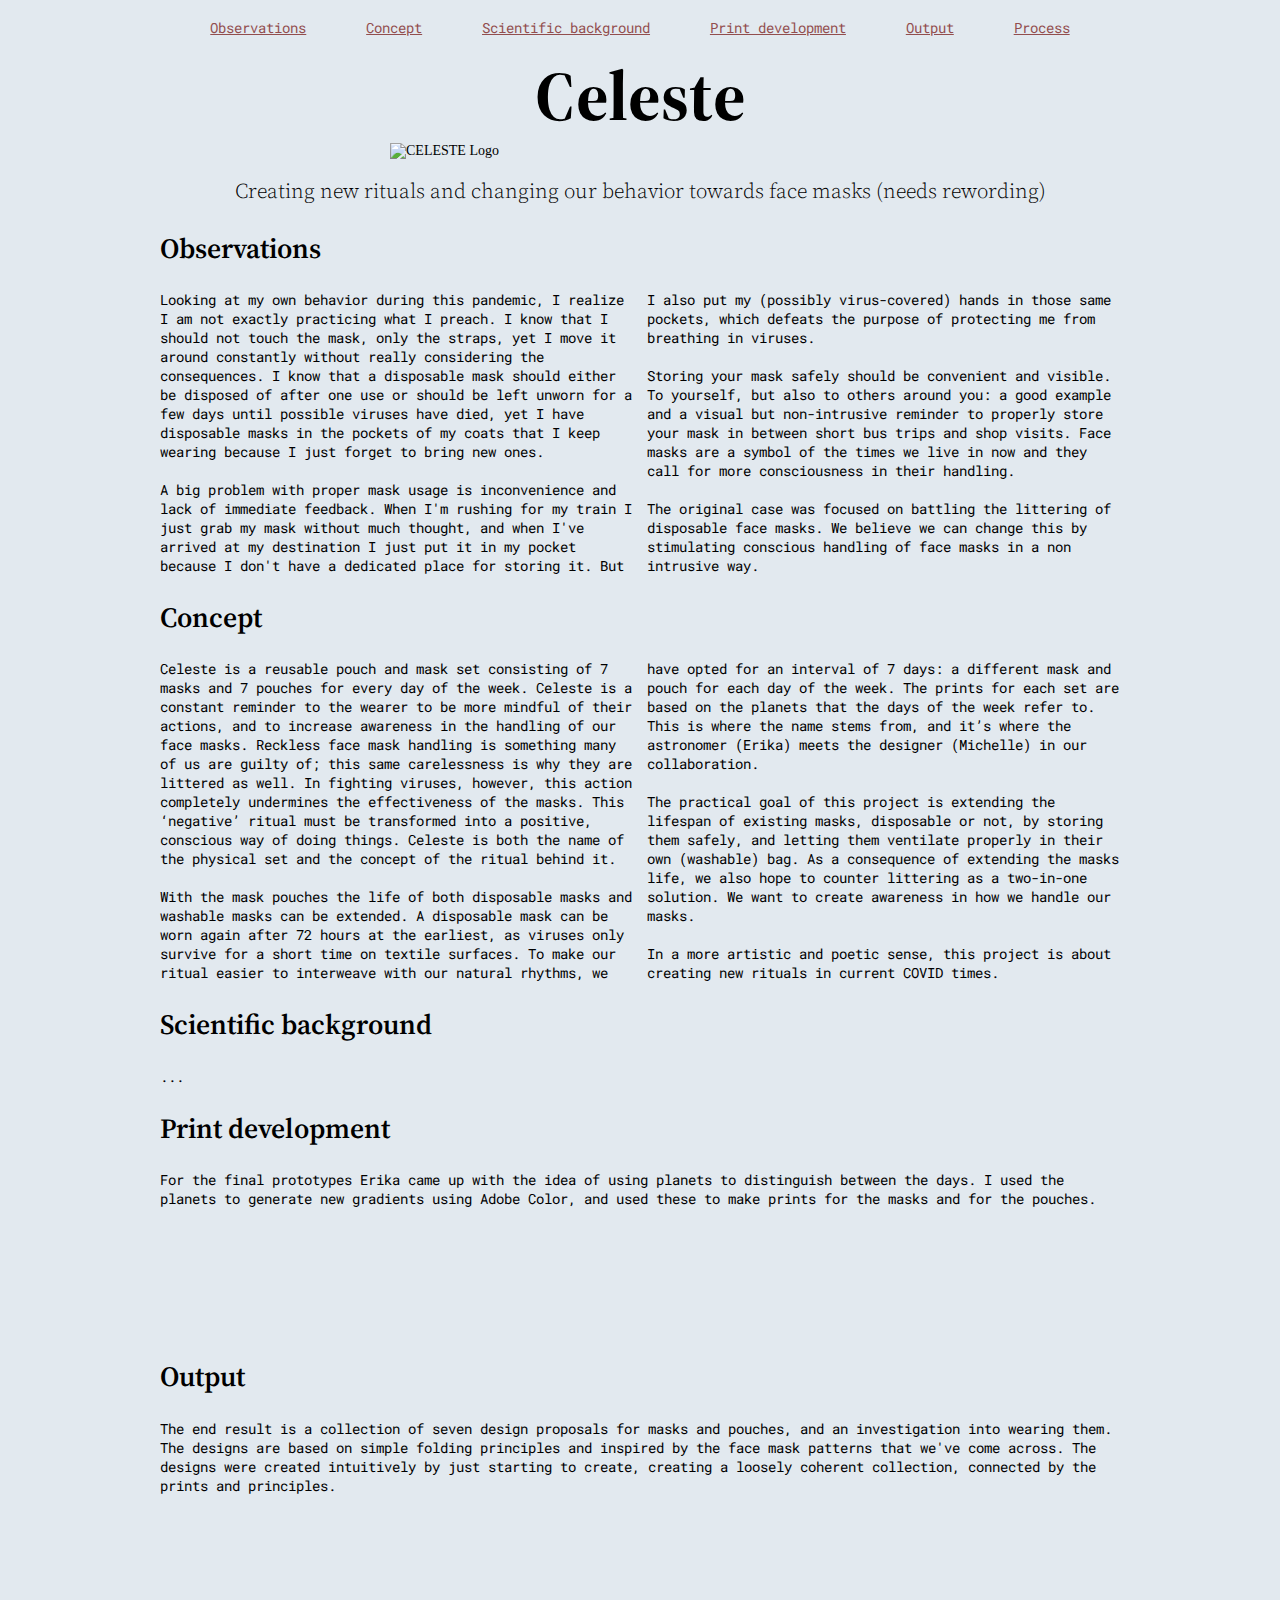
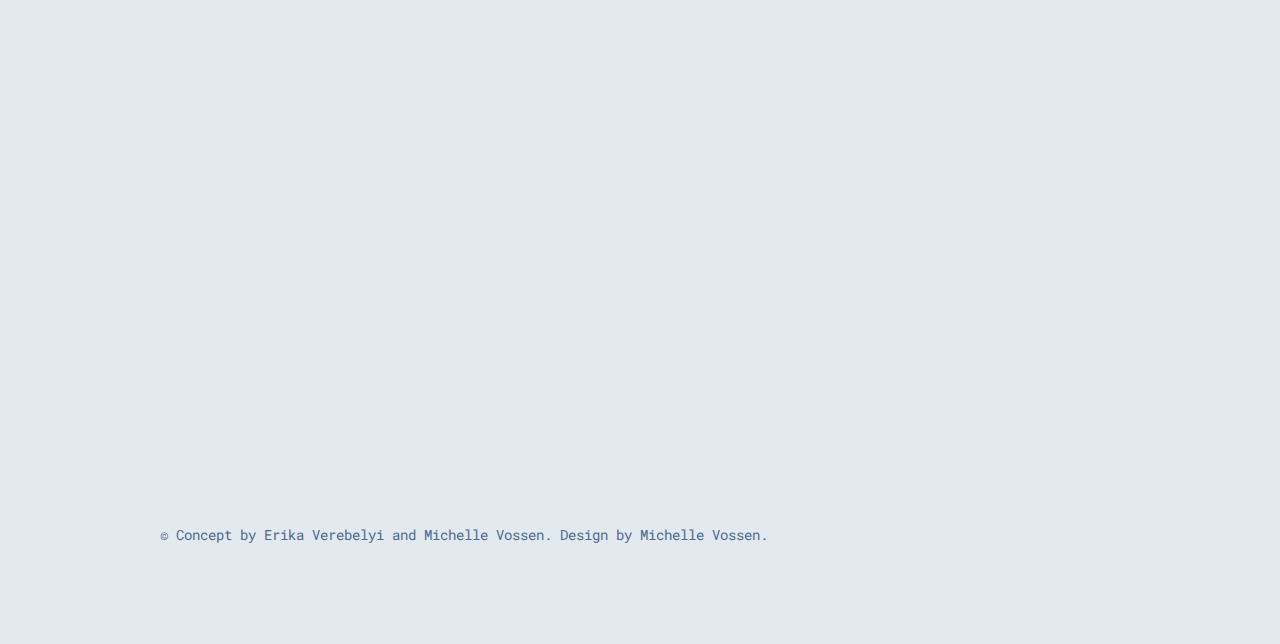
==== index.html @ 7334bf2b "Add process page and bugfixes" ====
<!DOCTYPE html>

<html lang="en">

<head>
    <meta charset="utf-8" />
    <title>CELESTE</title>
    <meta name="viewport" content="width=device-width, initial-scale=1.0" />
    <link rel="shortcut icon" type="image/ico" href="./favicon.ico" />
    <meta name="description"
        content="CELESTE by Michelle Vossen and Erika Verebelyi. Results of the 2020 residency from Future Based x Fillip Studios. Case: Circular Disposables. Caseholder: Circo." />
    <meta name="author" content="Michelle Vossen" />
    <link rel="stylesheet" href="https://cdnjs.cloudflare.com/ajax/libs/slick-carousel/1.8.1/slick.min.css"
        integrity="sha512-yHknP1/AwR+yx26cB1y0cjvQUMvEa2PFzt1c9LlS4pRQ5NOTZFWbhBig+X9G9eYW/8m0/4OXNx8pxJ6z57x0dw=="
        crossorigin="anonymous" />
    <link rel="stylesheet" href="https://cdnjs.cloudflare.com/ajax/libs/slick-carousel/1.8.1/slick-theme.min.css"
        integrity="sha512-17EgCFERpgZKcm0j0fEq1YCJuyAWdz9KUtv1EjVuaOz8pDnh/0nZxmU6BBXwaaxqoi9PQXnRWqlcDB027hgv9A=="
        crossorigin="anonymous" />
    <link rel="stylesheet" href="./css/main.css" />

</head>

<body class="blue">
    <div class="menu">
        <a href="#observations">Observations</a>
        <a href="#concept">Concept</a>
        <a href="#scientific-background">Scientific background</a>
        <a href="#print-development">Print development</a>
        <a href="#output">Output</a>
        <a href="process.html" target="_blank" class="external">Process</a>
    </div>

    <div class="content">
        <h1>Celeste</h1>
        <div class="logo-wrapper">
            <img class="logo" src="./img/logo.png" alt="CELESTE Logo">
        </div>

        <h2 class="subtitle">Creating new rituals and changing our behavior towards face masks (needs rewording)</h2>

        <div class="content__element" id="observations">
            <h2>Observations</h2>
            <p class="large-text">Looking at my own behavior during this pandemic, I realize I am not exactly practicing what I preach. I
                know that I should not touch the mask, only the straps, yet I move it around constantly without really
                considering the consequences. I know that a disposable mask should either be disposed of after one use
                or should be left unworn for a few days until possible viruses have died, yet I have disposable masks in
                the pockets of my coats that I keep wearing because I just forget to bring new ones.
                <br><br>
                A big problem with proper mask usage is inconvenience and lack of immediate feedback. When I'm rushing
                for my train I just grab my mask without much thought, and when I've arrived at my destination I just
                put it in my pocket because I don't have a dedicated place for storing it. But I also put my
                (possibly virus-covered) hands in those same pockets, which defeats the purpose of protecting me from
                breathing in viruses.
                <br><br>
                Storing your mask safely should be convenient and visible. To yourself, but also to
                others around you: a good example and a visual but non-intrusive reminder to properly store your mask in
                between short bus trips and shop visits. Face masks are a symbol of the times we live in now and they
                call for more consciousness in their handling.
                <br><br>
                The original case was focused on battling the littering of disposable face masks. We believe we can
                change this by stimulating conscious handling of face masks in a non intrusive way.
            </p>
        </div>
        <div class="content__element" id="concept">
            <h2>Concept</h2>
            <p class="large-text">
                Celeste is a reusable pouch and mask set consisting of 7 masks and 7 pouches for every day of the week.
                Celeste is a constant reminder to the wearer to be more mindful of their actions, and to increase
                awareness in the handling of our face masks. Reckless face mask handling is something many of us are
                guilty of; this same carelessness is why they are littered as well. In fighting viruses, however, this
                action completely undermines the effectiveness of the masks. This ‘negative’ ritual must be transformed into a positive, conscious way of doing things. Celeste is both the name of the
                physical set and the concept of the ritual behind it. 
                <br><br>
                With the mask pouches the life of both disposable masks and washable masks can be extended. A disposable
                mask can be worn again after 72 hours at the earliest, as viruses only survive for a short time on
                textile surfaces. To make our ritual easier to interweave with our natural rhythms, we have opted for an
                interval of 7 days: a different mask and pouch for each day of the week. The prints for each set are
                based on the planets that the days of the week refer to. This is where the name stems from, and it’s
                where the astronomer (Erika) meets the designer (Michelle) in our collaboration.
                <br><br>
                The practical goal of this project is extending the lifespan of existing masks, disposable or not, by
                storing them safely, and letting them ventilate properly in their own (washable) bag. As a consequence
                of extending the masks life, we also hope to counter littering as a two-in-one solution. We want to
                create awareness in how we handle our masks.
                <br><br>
                In a more artistic and poetic sense, this project is about creating new rituals in current COVID times.
            </p>
        </div>

        <div class="content__element" id="scientific-background">
            <h2>Scientific background</h2>
            <p>...</p>
        </div>

        <div class="content__element" id="print-development">
            <h2>Print development</h2>
            <p> For the final prototypes Erika came up with the idea of using planets to distinguish between the days. I
                used the planets to generate new gradients using Adobe Color, and used these to make prints for the
                masks and for the pouches.
            </p>
            <div class="process-carousel">
                <div><img src="./img/p1.jpg" alt="">
                    <img src="./img/g1.jpg" alt=""></div>
                <div><img src="./img/p2.jpg" alt="">
                    <img src="./img/g2.jpg" alt=""></div>
                <div><img src="./img/p3.jpg" alt="">
                    <img src="./img/g3.jpg" alt=""></div>
                <div><img src="./img/p4.jpg" alt="">
                    <img src="./img/g4.jpg" alt=""></div>
                <div><img src="./img/p5.jpg" alt="">
                    <img src="./img/g5.jpg" alt=""></div>
                <div><img src="./img/p6.jpg" alt="">
                    <img src="./img/g6.jpg" alt=""></div>
                <div><img src="./img/p7.jpg" alt="">
                    <img src="./img/g7.jpg" alt=""></div>
            </div>
        </div>

        <div class="content__element" id="output">
            <h2>Output</h2>
            <p>The end result is a collection of seven design proposals for masks and pouches, and an investigation into
                wearing them. The designs are based on simple folding principles and inspired by the face mask patterns
                that we've come across. The designs were created intuitively by just starting to create, creating a
                loosely coherent collection, connected by the prints and principles.</p>
            <div class="final-carousel">
                <img src="./img/f1.png" alt="">
                <img src="./img/f2.png" alt="">
                <img src="./img/f3.png" alt="">
                <img src="./img/f4.png" alt="">
                <img src="./img/f5.png" alt="">
                <img src="./img/f6.png" alt="">
                <img src="./img/f7.png" alt="">
            </div>

            <div class="iframe-container">
                <iframe width="560" height="315" src="https://www.youtube-nocookie.com/embed/sga-OHVQMIs"
                    frameborder="0"
                    allow="accelerometer; autoplay; clipboard-write; encrypted-media; gyroscope; picture-in-picture"
                    allowfullscreen></iframe>
            </div>
        </div>
        <footer>
            <p>&copy; Concept by Erika Verebelyi and Michelle Vossen. Design by Michelle Vossen.</p>
        </footer>
    </div>

    <script src="https://ajax.googleapis.com/ajax/libs/jquery/3.3.1/jquery.min.js"></script>
    <script src="https://cdnjs.cloudflare.com/ajax/libs/slick-carousel/1.8.1/slick.min.js"
        integrity="sha512-XtmMtDEcNz2j7ekrtHvOVR4iwwaD6o/FUJe6+Zq+HgcCsk3kj4uSQQR8weQ2QVj1o0Pk6PwYLohm206ZzNfubg=="
        crossorigin="anonymous"></script>
    <script src="./main.js"></script>
</body>

</html>
---- css/main.css ----
@import url("https://fonts.googleapis.com/css2?family=Roboto+Mono:ital,wght@0,300;0,400;0,600;1,400&family=Source+Serif+Pro:wght@300;400;600;700&display=swap");
html {
  font-size: 14px;
}

body {
  margin: 0 auto 100px;
}

h1,
h2,
h3,
h4,
h5 {
  font-family: "Source Serif Pro", serif;
  font-weight: 600;
}

h1 {
  font-size: 5em;
  font-weight: 700;
  text-align: center;
  margin-bottom: 0;
}

h2 {
  font-size: 2em;
}

.subtitle {
  text-align: center;
  font-weight: 300;
  font-size: 1.5em;
}

p,
a {
  color: black;
  font-family: "Roboto Mono", monospace;
}

.large-text {
  column-count: 2;
}

.blue {
  background-color: #e2e9efff;
}

.peach {
  background-color: #f7e9e2ff;
}

.menu {
  display: flex;
  justify-content: space-evenly;
  background-color: #e2e9efff;
  position: fixed;
  right: 0;
  left: 0;
  top: 1em;
  margin-right: auto;
  margin-left: auto;
  width: 960px;
  max-width: 80%;
  z-index: 1;
}
.menu a {
  color: #924e4e;
  padding: 4px 1%;
}
.menu a:hover,
.menu a:focus {
  color: #752828;
}

.content {
  width: 960px;
  max-width: 80%;
  margin: 0 auto;
}

.logo-wrapper {
  display: flex;
  justify-content: center;
}

.logo {
  width: 500px;
  max-width: 80%;
}

.logo--animated:hover, .logo--animated:active {
  animation: spin 2s infinite linear;
}

footer {
  margin-top: 60px;
}
footer p {
  color: #4e6992;
}

.columns {
  display: flex;
  justify-content: space-between;
  margin: 2% 0;
}

.columns--2 img {
  width: 49%;
}

.columns--4 img {
  width: 24%;
}

.iframe-container {
  position: relative;
  overflow: hidden;
  width: 100%;
  padding-top: 56.25%;
  /* 16:9 Aspect Ratio (divide 9 by 16 = 0.5625) */
}
.iframe-container iframe {
  position: absolute;
  top: 0;
  left: 0;
  bottom: 0;
  right: 0;
  width: 100%;
  height: 100%;
}

img {
  width: 100%;
  align-self: start;
}

.process-carousel .slick-slide img {
  display: inline-block;
}
.process-carousel .slick-slide img:nth-of-type(1) {
  width: 56.6%;
  padding-right: 2%;
}
.process-carousel .slick-slide img:nth-of-type(2) {
  width: 40%;
}

@keyframes spin {
  from {
    transform: rotate(0deg);
  }
  to {
    transform: rotate(360deg);
  }
}
@media screen and (max-width: 767px) {
  html {
    font-size: 12px;
  }

  body {
    margin: 3%;
  }

  .menu {
    display: inline-block;
    top: 0;
    padding: 0.5em 0;
    right: initial;
    left: initial;
    width: initial;
    max-width: initial;
    margin: 0;
    padding: 3%;
  }

  p {
    column-count: 1;
  }

  .content {
    max-width: 100%;
  }
}

/*# sourceMappingURL=main.css.map */
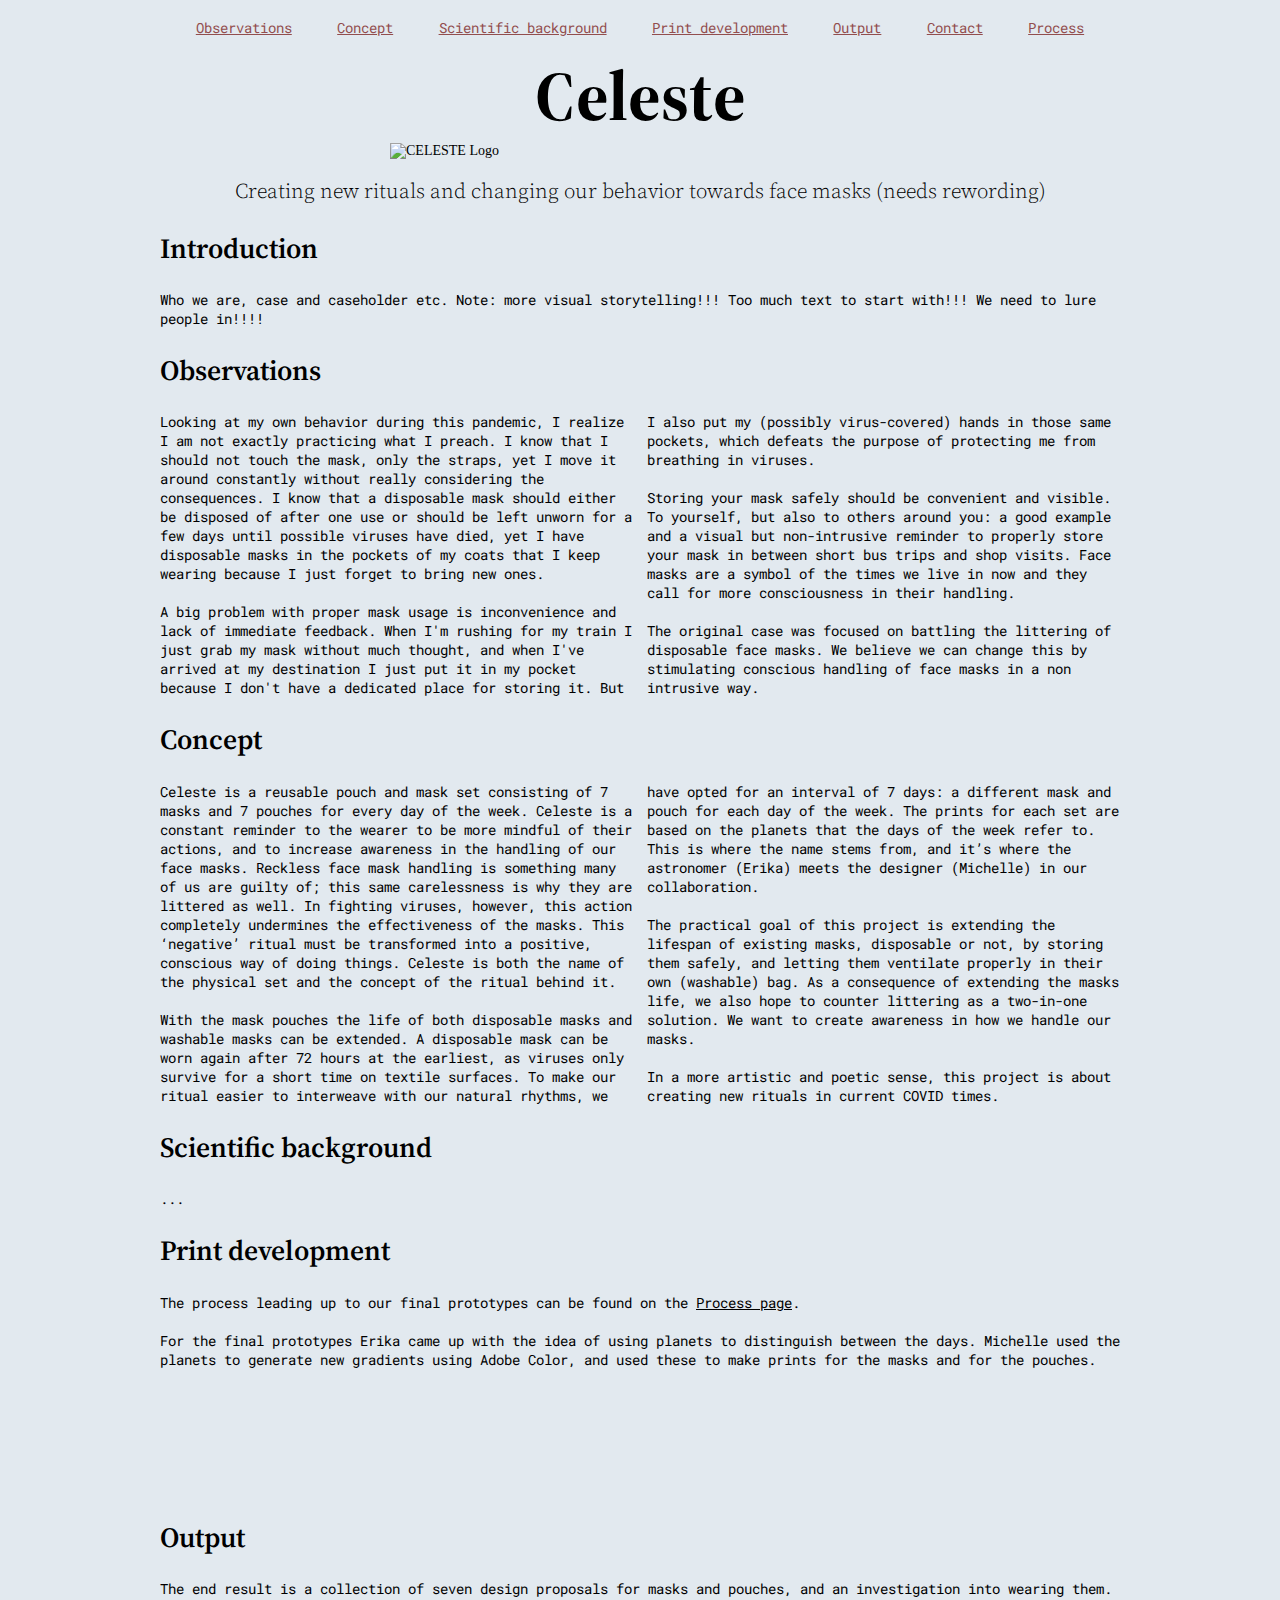
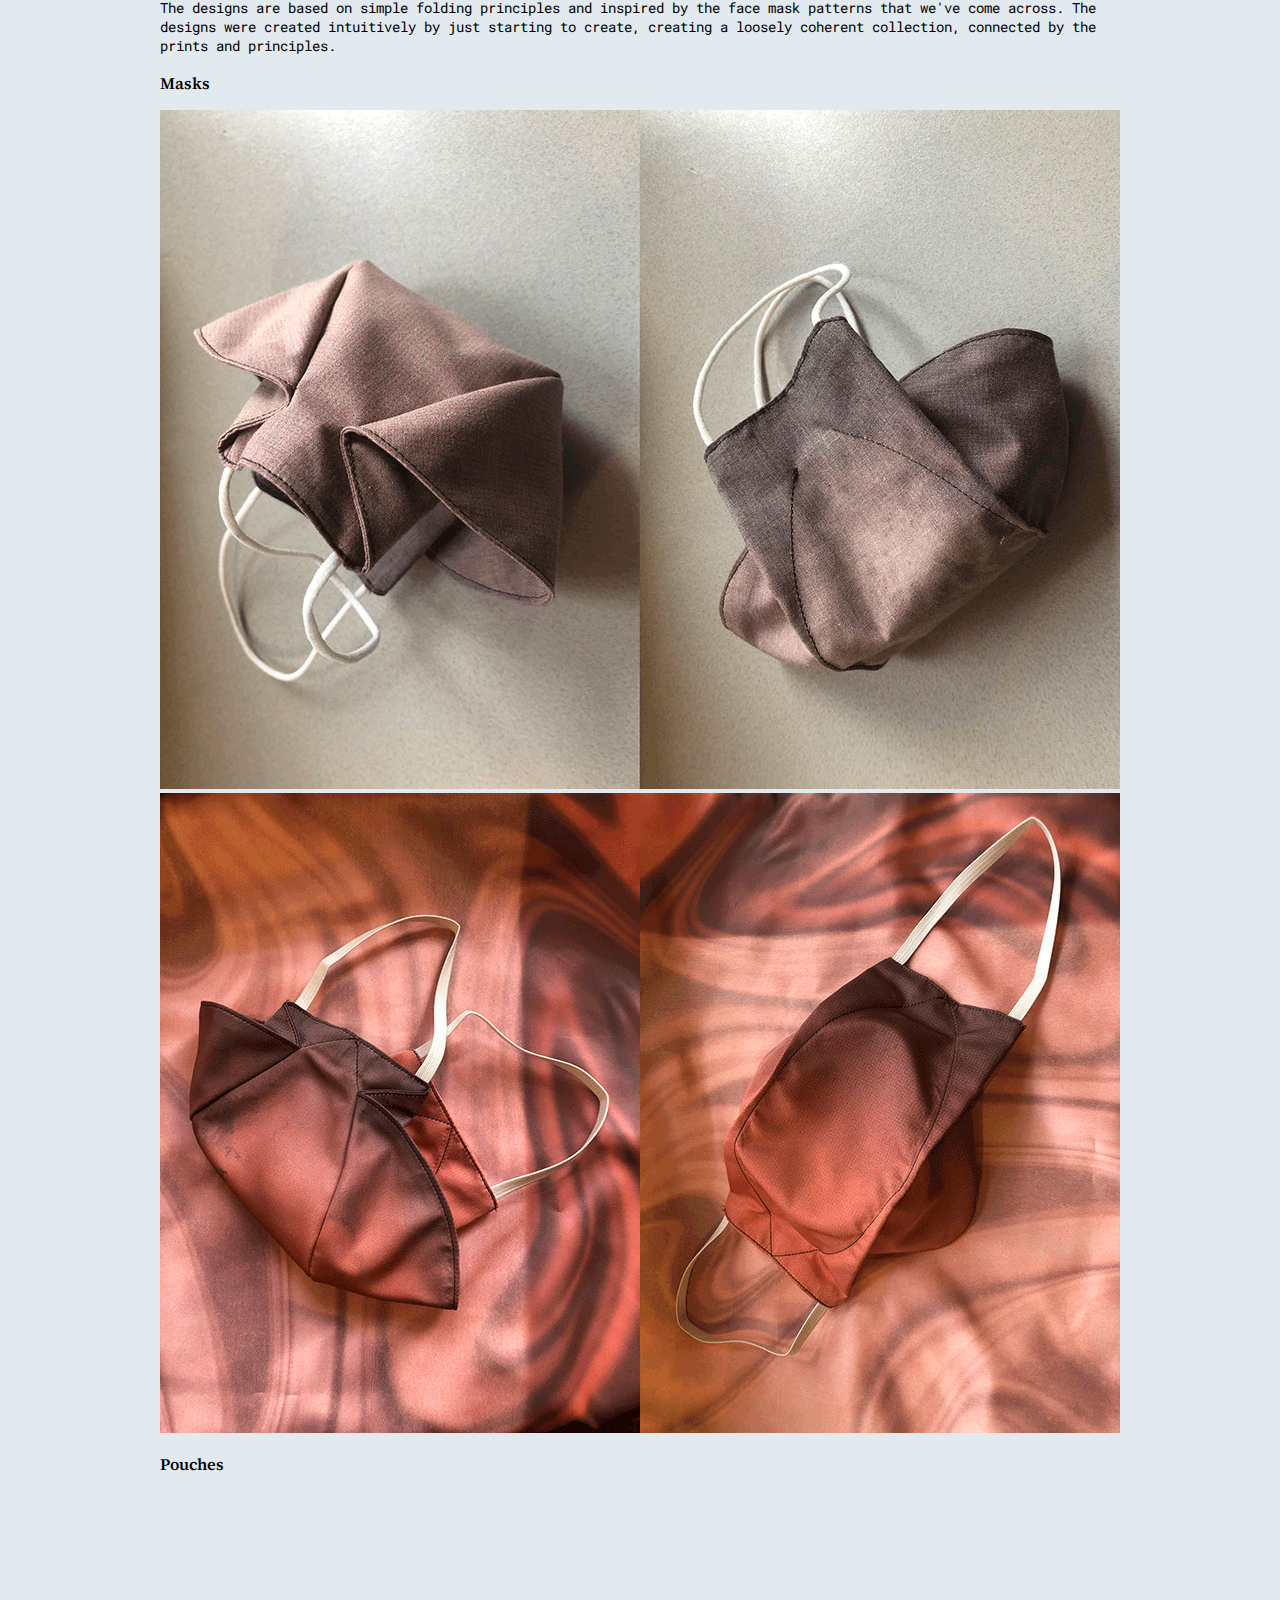
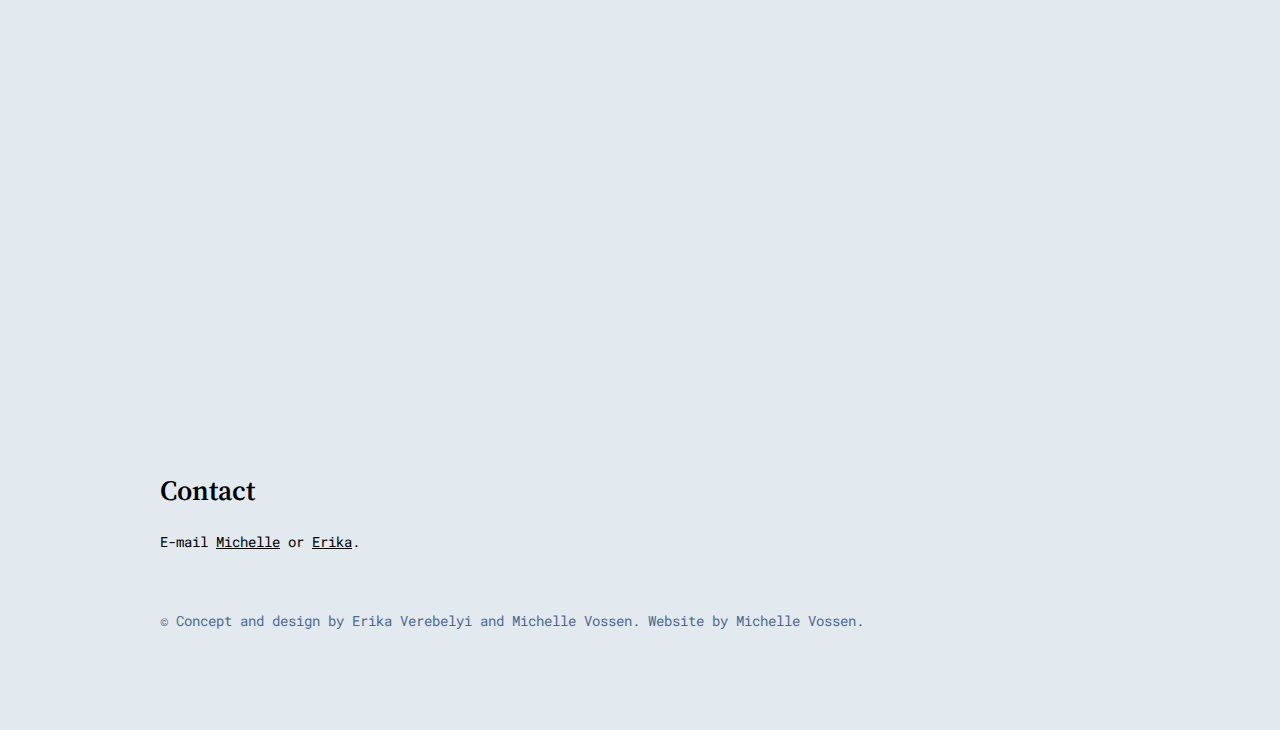
==== commit 9924c926: "Move some parts around" ====
--- a/index.html
+++ b/index.html
@@ -27,6 +27,7 @@
         <a href="#scientific-background">Scientific background</a>
         <a href="#print-development">Print development</a>
         <a href="#output">Output</a>
+        <a href="#contact">Contact</a>
         <a href="process.html" target="_blank" class="external">Process</a>
     </div>
 
@@ -39,6 +40,8 @@
         <h2 class="subtitle">Creating new rituals and changing our behavior towards face masks (needs rewording)</h2>
 
         <div class="content__element" id="observations">
+            <h2>Introduction</h2>
+            <p>Who we are, case and caseholder etc. Note: more visual storytelling!!! Too much text to start with!!! We need to lure people in!!!!</p>
             <h2>Observations</h2>
             <p class="large-text">Looking at my own behavior during this pandemic, I realize I am not exactly practicing what I preach. I
                 know that I should not touch the mask, only the straps, yet I move it around constantly without really
@@ -94,7 +97,9 @@
 
         <div class="content__element" id="print-development">
             <h2>Print development</h2>
-            <p> For the final prototypes Erika came up with the idea of using planets to distinguish between the days. I
+            <p>The process leading up to our final prototypes can be found on the <a href="process.html" target="_blank" rel="noopener noreferrer">Process page</a>.
+            <br><br>
+             For the final prototypes Erika came up with the idea of using planets to distinguish between the days. Michelle
                 used the planets to generate new gradients using Adobe Color, and used these to make prints for the
                 masks and for the pouches.
             </p>
@@ -122,6 +127,15 @@
                 wearing them. The designs are based on simple folding principles and inspired by the face mask patterns
                 that we've come across. The designs were created intuitively by just starting to create, creating a
                 loosely coherent collection, connected by the prints and principles.</p>
+
+                <h3>Masks</h3>
+
+            <div class="masks-carousel">
+                <img src="./img/m1.jpg" alt="">
+                <img src="./img/m2.jpg" alt="">
+            </div>
+
+            <h3>Pouches</h3>
             <div class="final-carousel">
                 <img src="./img/f1.png" alt="">
                 <img src="./img/f2.png" alt="">
@@ -139,8 +153,13 @@
                     allowfullscreen></iframe>
             </div>
         </div>
+
+        <div class="content__element" id="contact">
+            <h2>Contact</h2>
+            <p>E-mail <a href="mailto:studio@michellevossen.com">Michelle</a> or <a href="mailto:verebelyierika@gmail.com">Erika</a>.</p>
+        </div>
         <footer>
-            <p>&copy; Concept by Erika Verebelyi and Michelle Vossen. Design by Michelle Vossen.</p>
+            <p>&copy; Concept and design by Erika Verebelyi and Michelle Vossen. Website by Michelle Vossen.</p>
         </footer>
     </div>
 
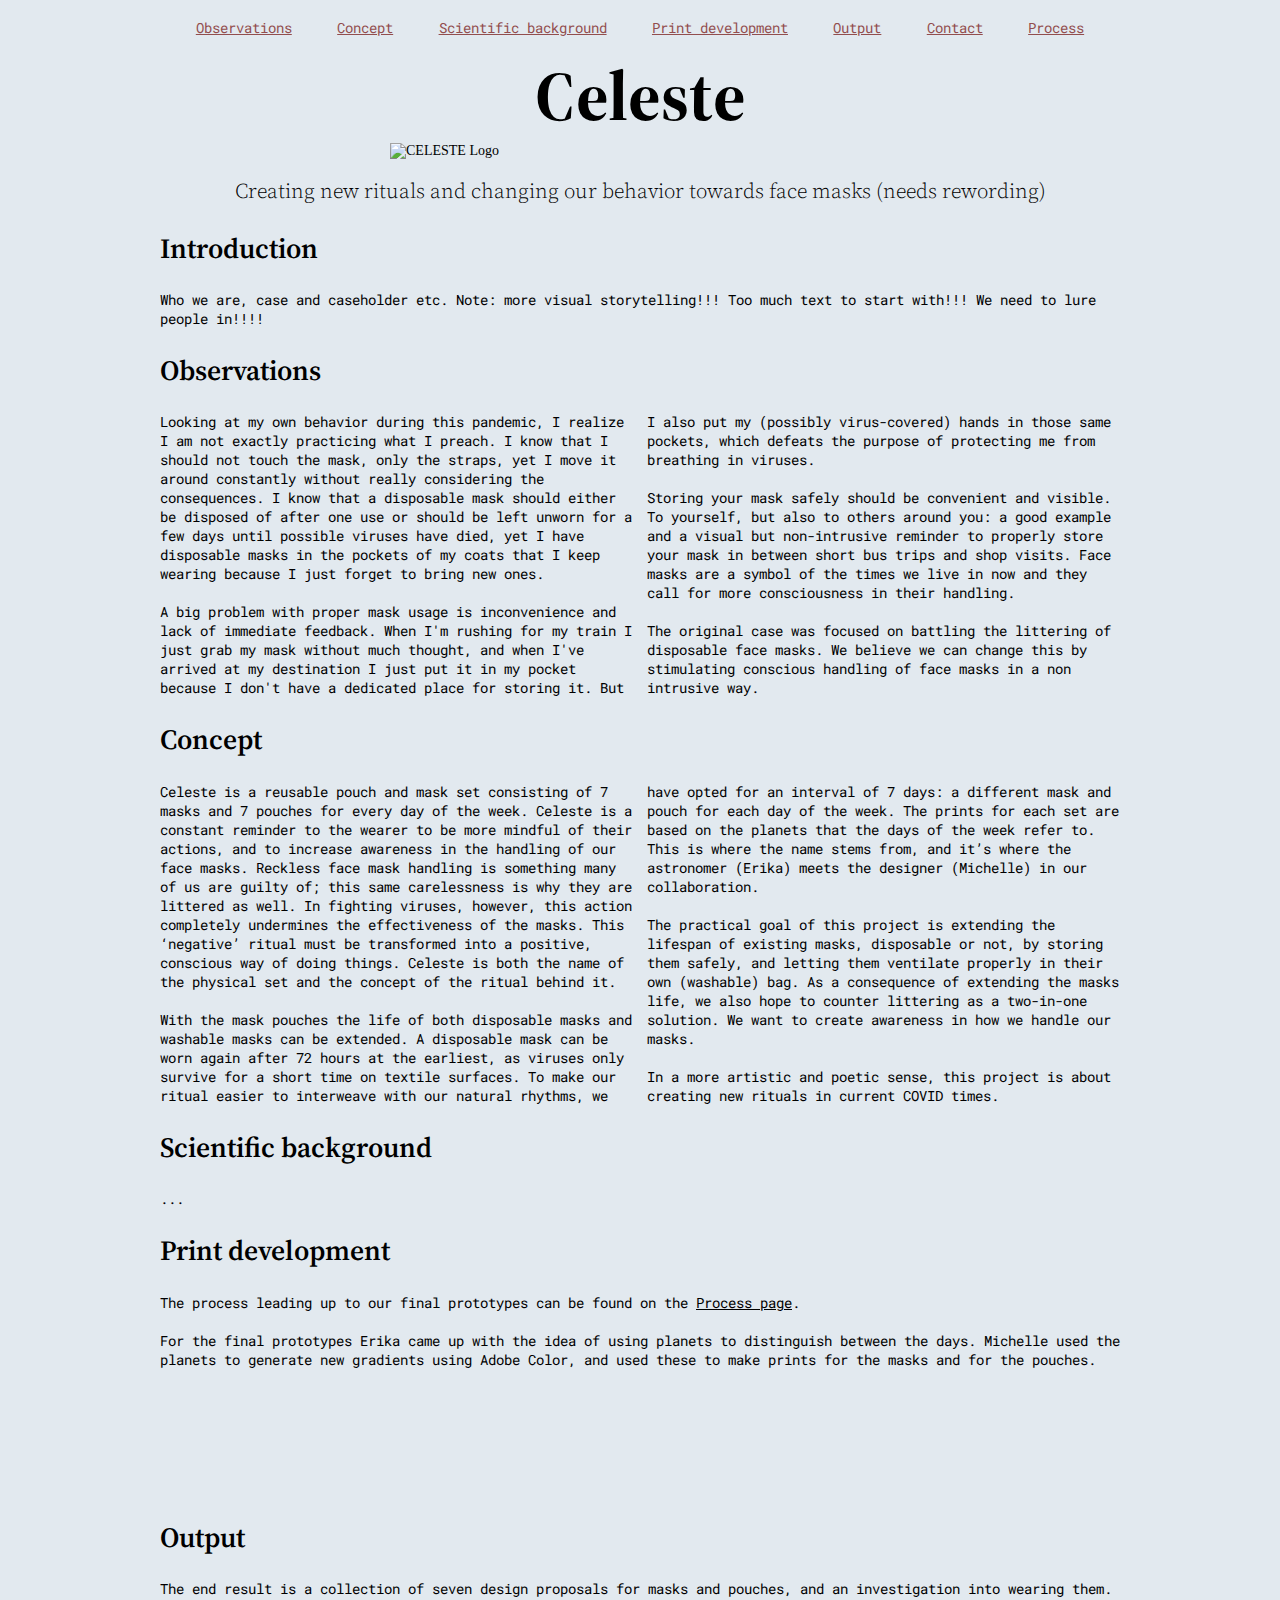
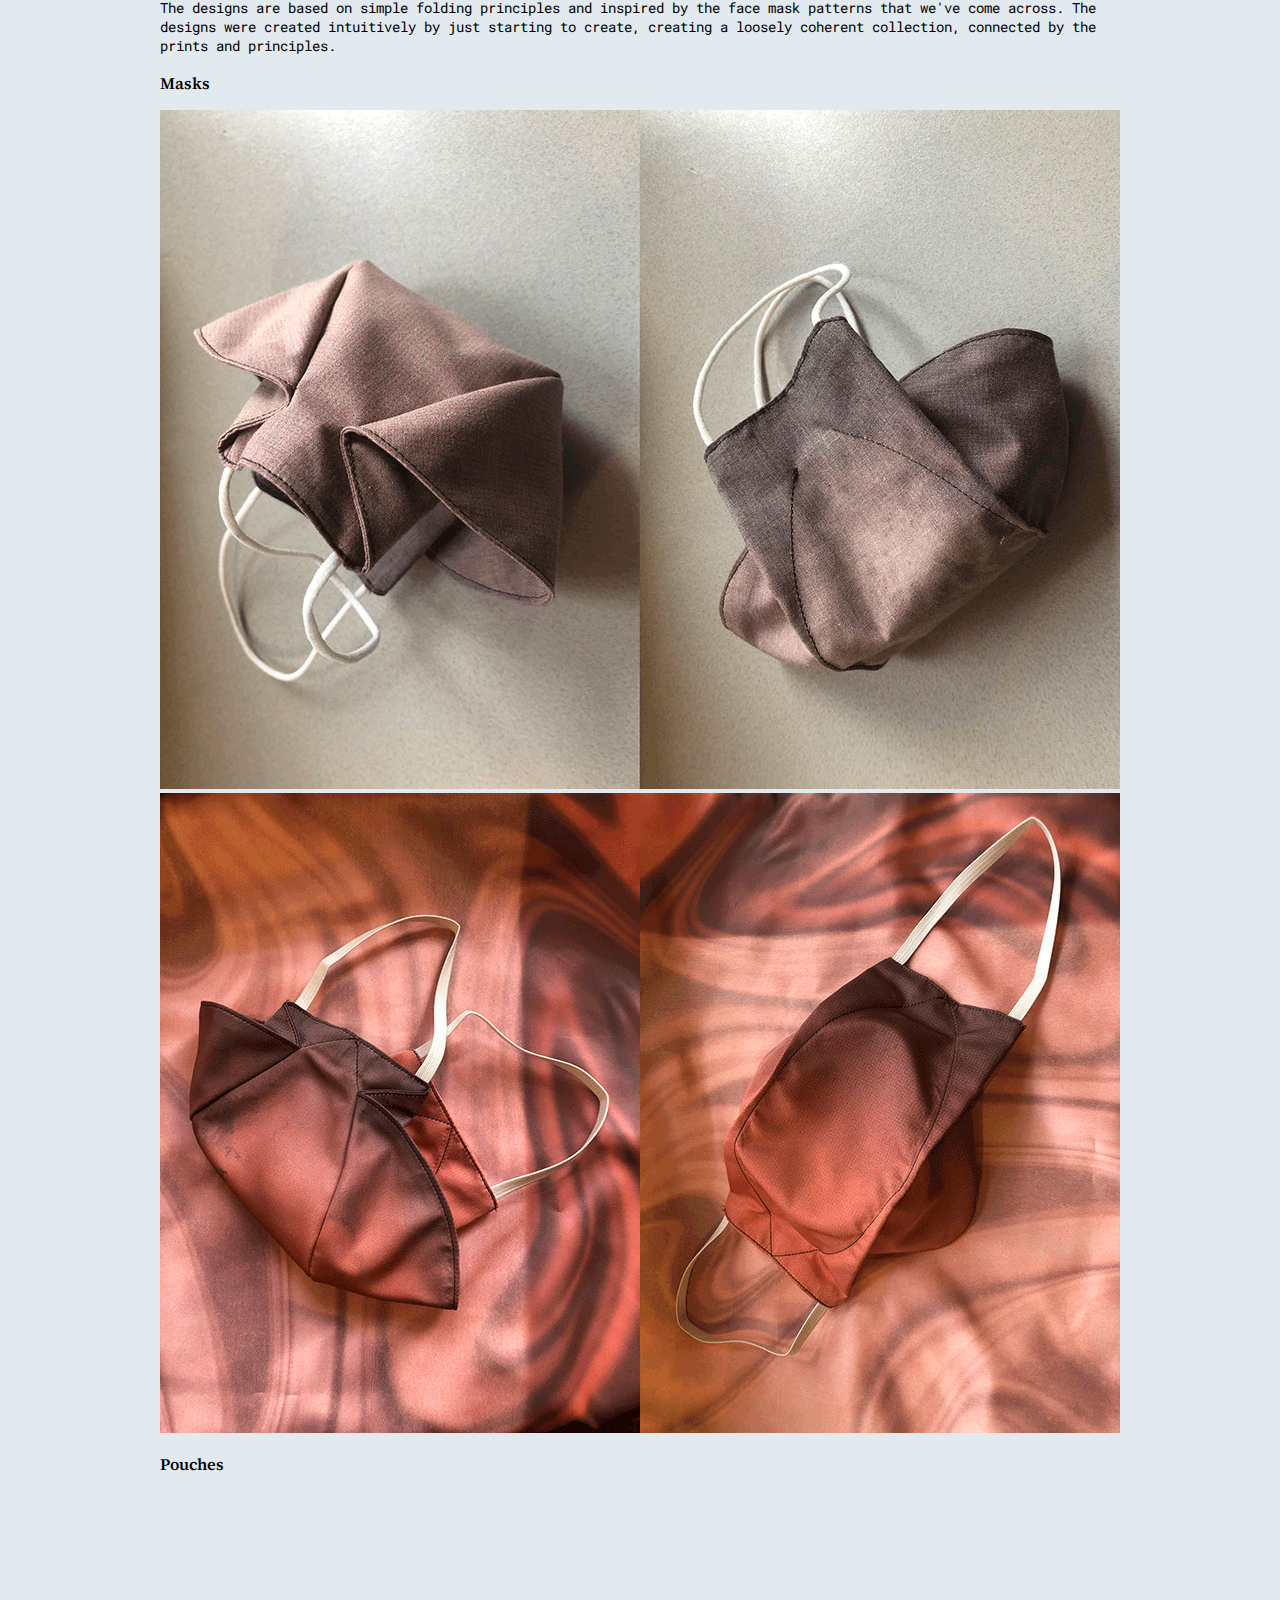
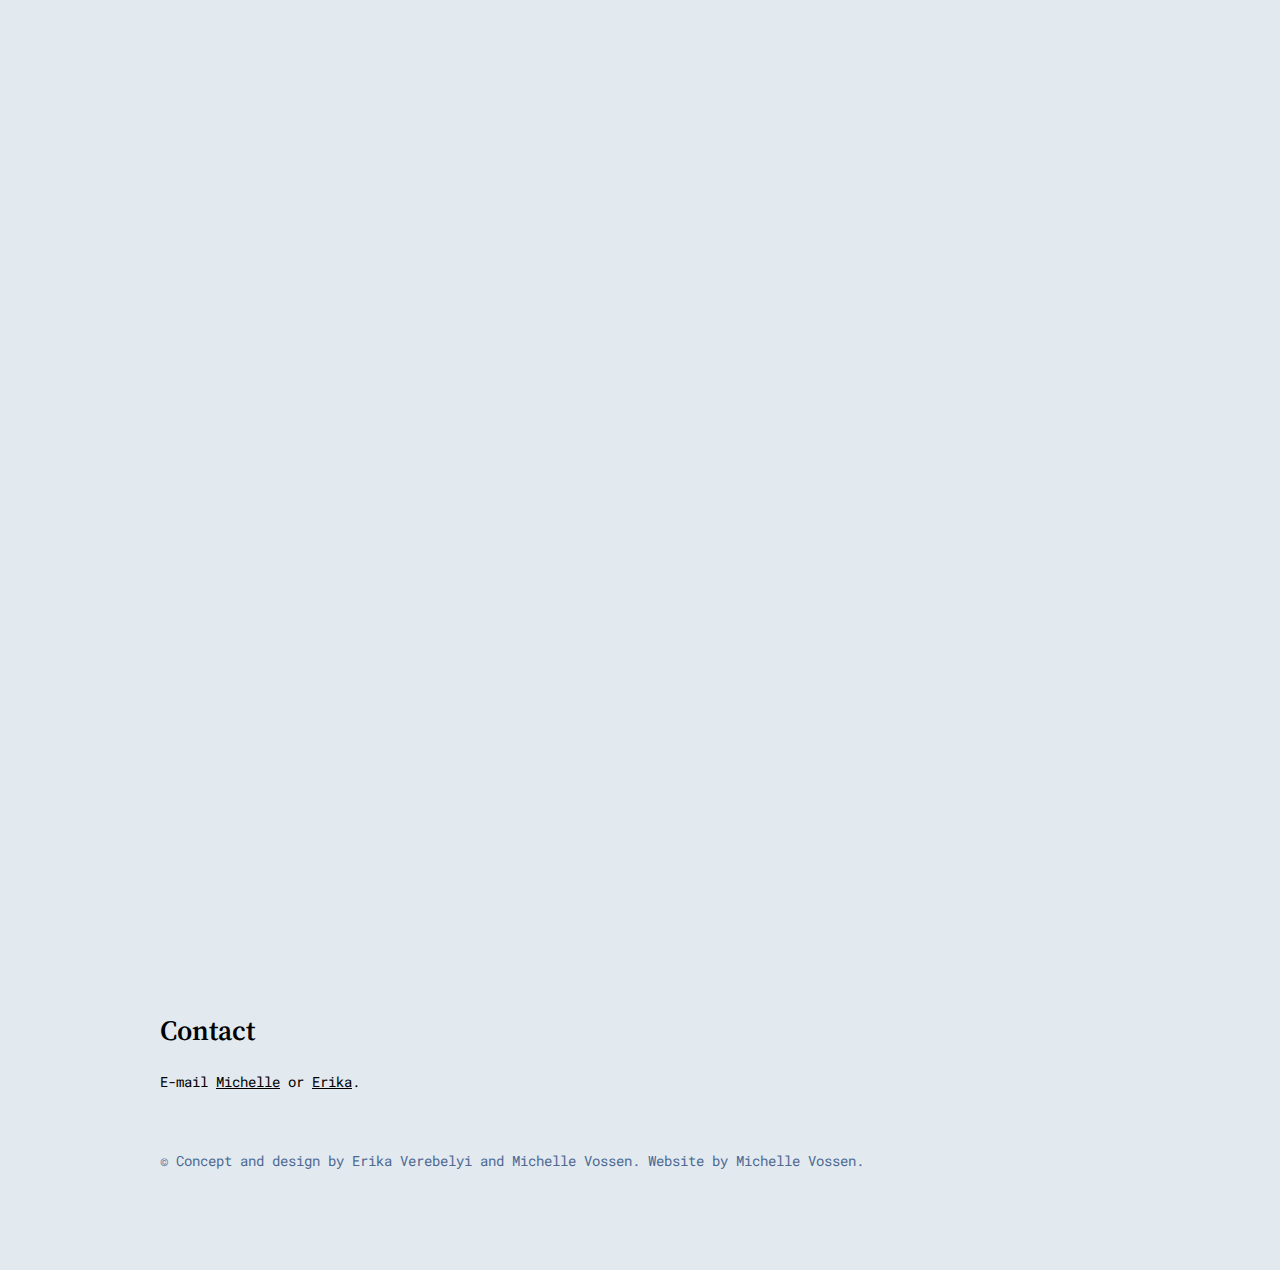
==== commit 5d35936a: "Merge pull request #1 from selyempapucs/patch-1" ====
--- a/index.html
+++ b/index.html
@@ -152,6 +152,14 @@
                     allow="accelerometer; autoplay; clipboard-write; encrypted-media; gyroscope; picture-in-picture"
                     allowfullscreen></iframe>
             </div>
+            
+            <div class="iframe-container">
+                <iframe width="560" height="315" src="https://youtu.be/Xx64iJKVAJk"
+                    frameborder="0"
+                    allow="accelerometer; autoplay; clipboard-write; encrypted-media; gyroscope; picture-in-picture"
+                    allowfullscreen></iframe>
+            </div>
+            
         </div>
 
         <div class="content__element" id="contact">
@@ -170,4 +178,4 @@
     <script src="./main.js"></script>
 </body>
 
-</html>+</html>
--- a/css/main.css
+++ b/css/main.css
@@ -148,6 +148,13 @@
   width: 40%;
 }
 
+.masks_process-carousel .slick-list {
+  margin-right: -18px;
+}
+.masks_process-carousel .slick-slide {
+  padding-right: 18px;
+}
+
 @keyframes spin {
   from {
     transform: rotate(0deg);
@@ -177,7 +184,7 @@
     padding: 3%;
   }
 
-  p {
+  p.large-text {
     column-count: 1;
   }
 
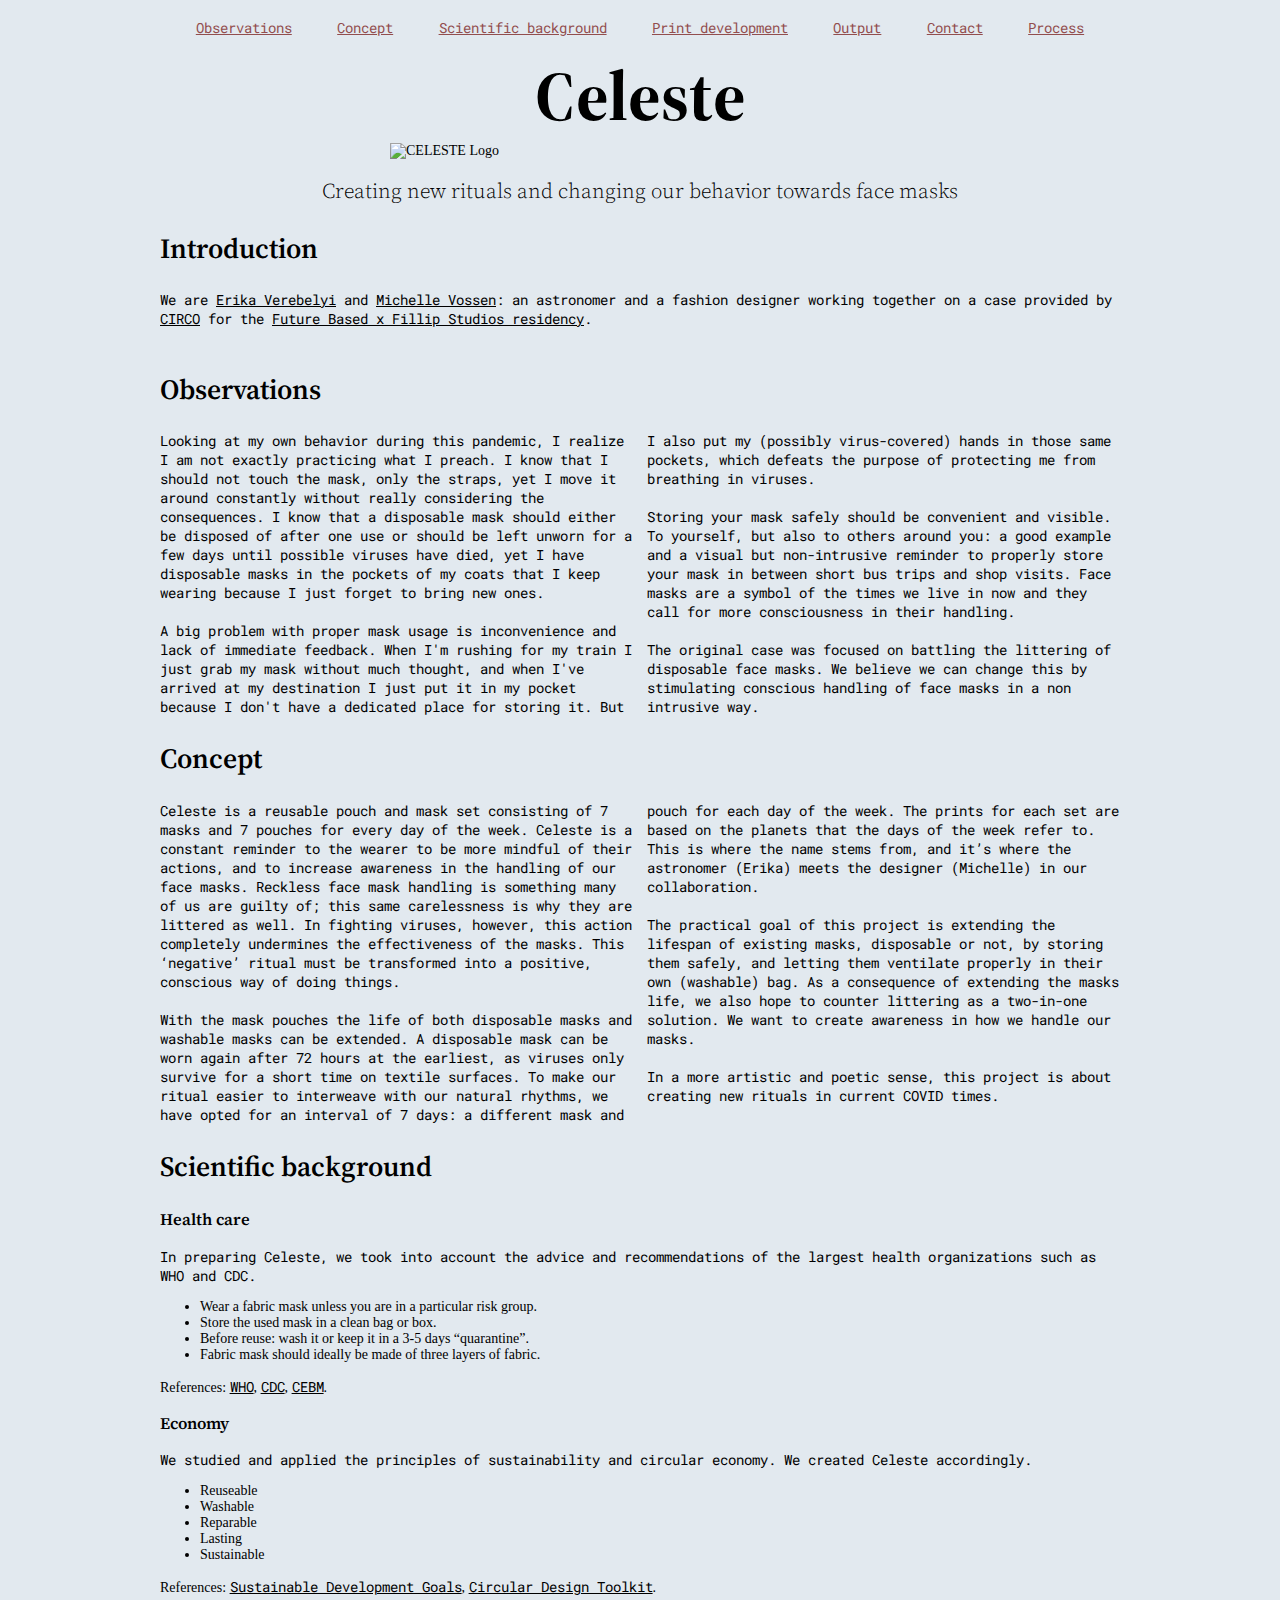
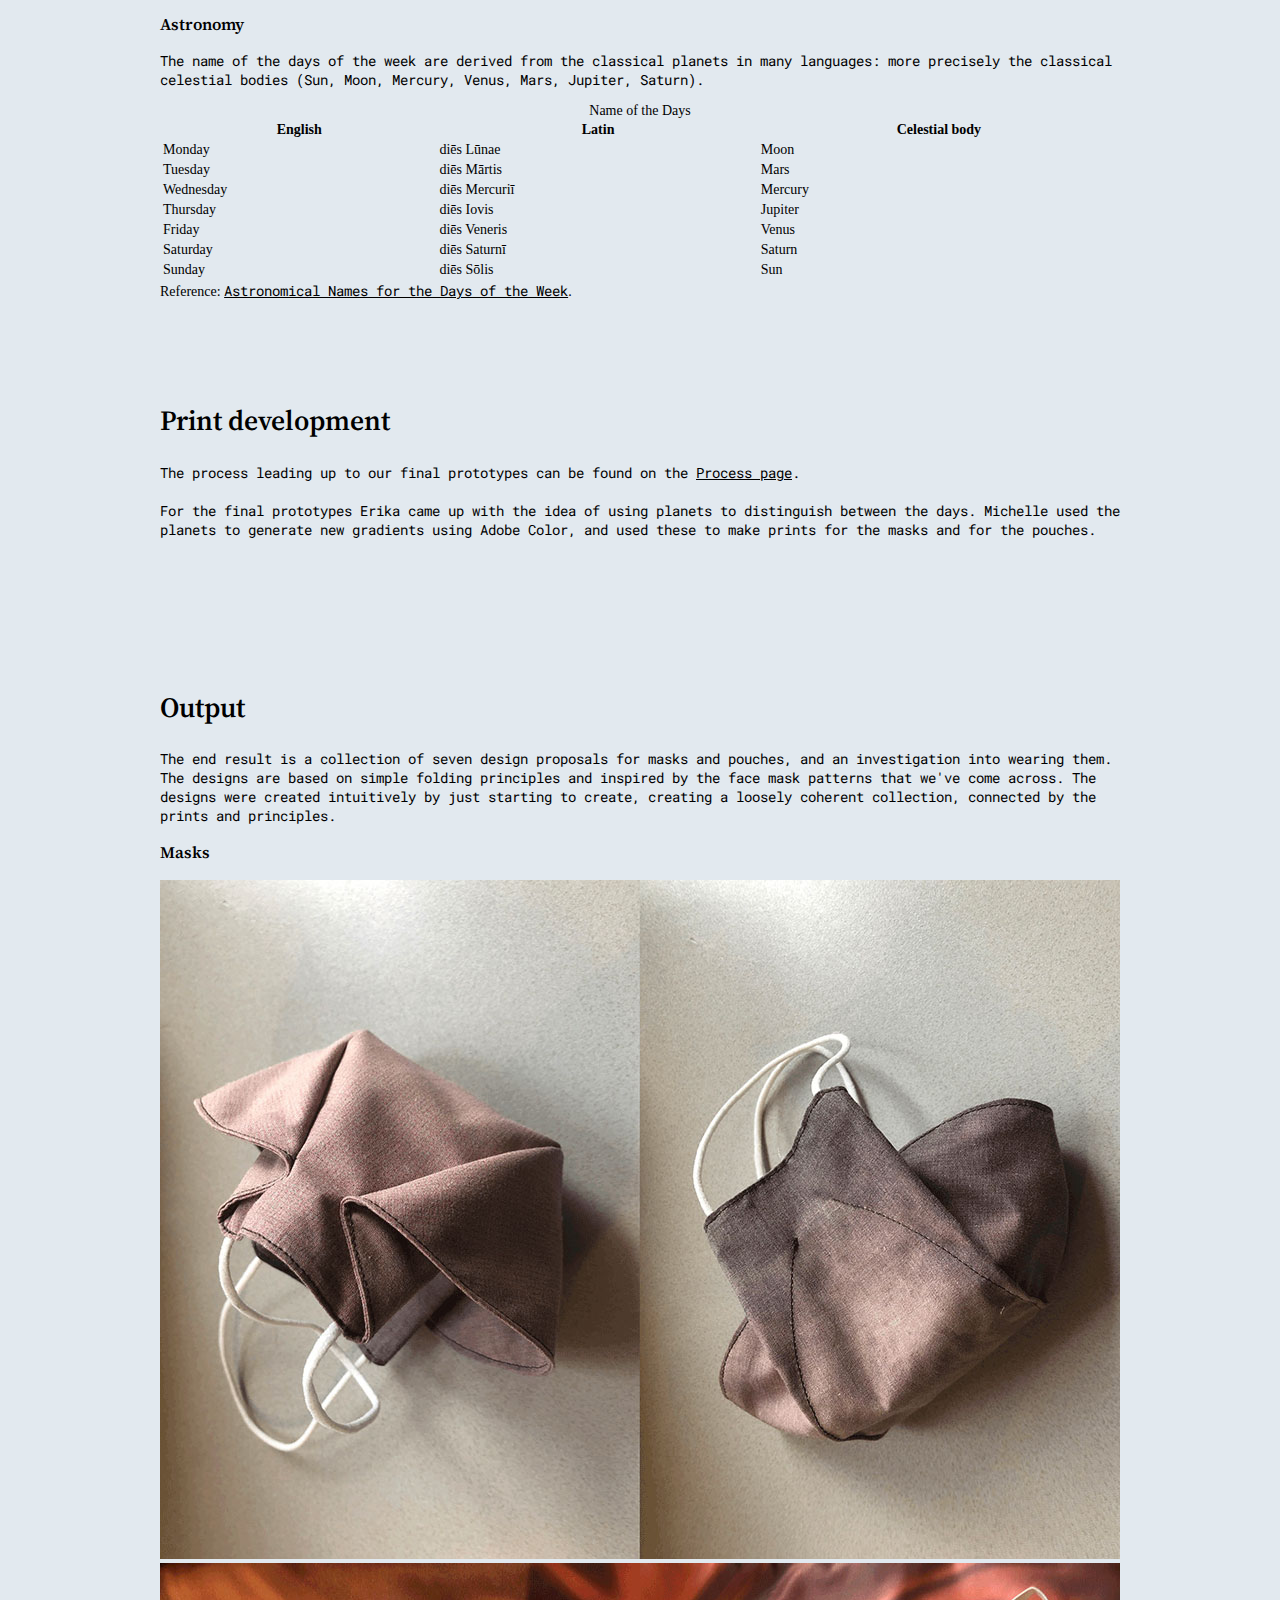
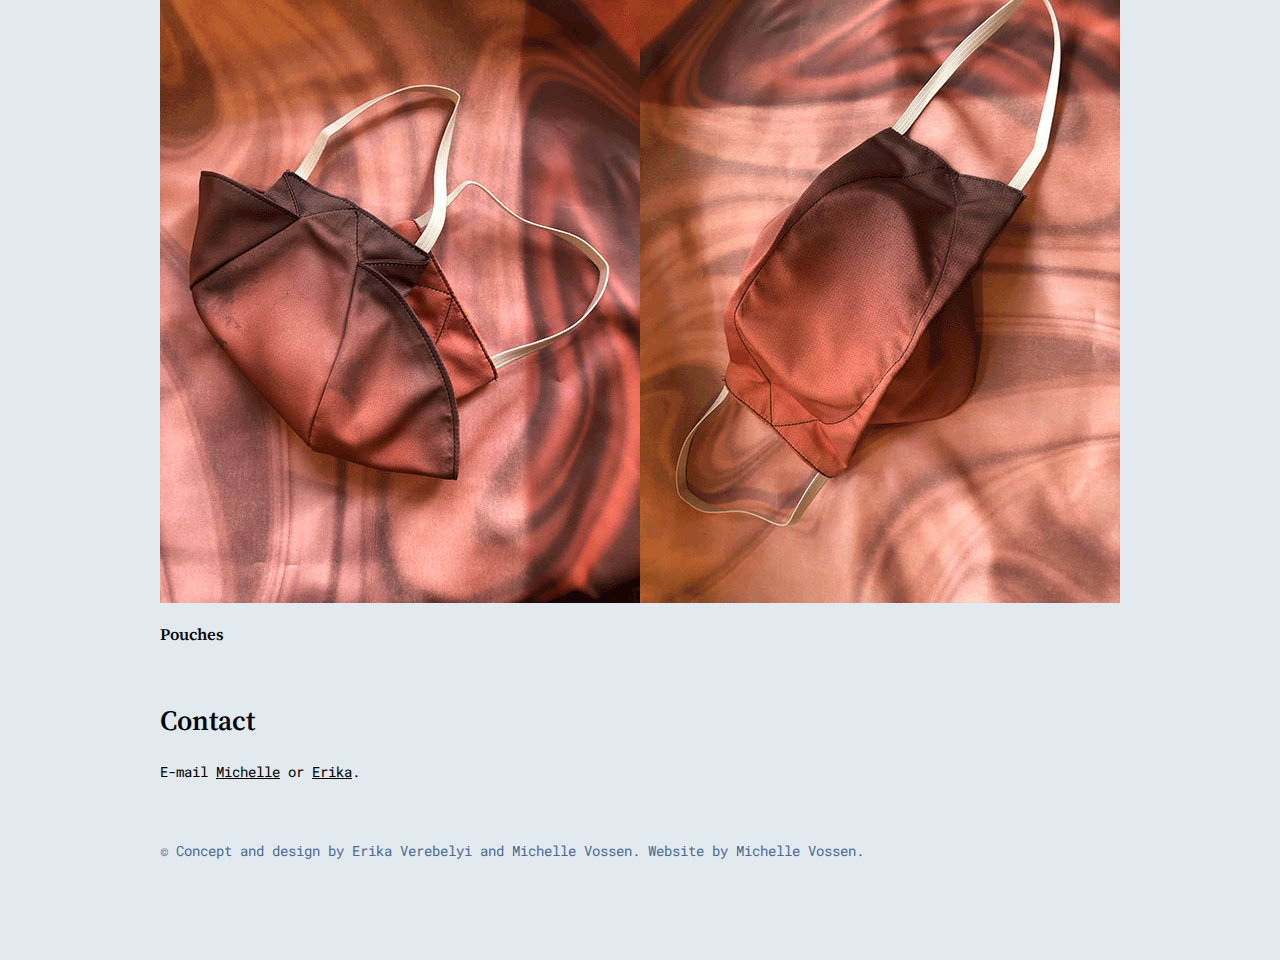
==== commit 9bdc14be: "Merge pull request #3 from selyempapucs/patch-4" ====
--- a/index.html
+++ b/index.html
@@ -37,13 +37,17 @@
             <img class="logo" src="./img/logo.png" alt="CELESTE Logo">
         </div>
 
-        <h2 class="subtitle">Creating new rituals and changing our behavior towards face masks (needs rewording)</h2>
+        <h2 class="subtitle">Creating new rituals and changing our behavior towards face masks</h2>
 
         <div class="content__element" id="observations">
             <h2>Introduction</h2>
-            <p>Who we are, case and caseholder etc. Note: more visual storytelling!!! Too much text to start with!!! We need to lure people in!!!!</p>
+            <p>We are <a href="https://www.linkedin.com/in/erika-verebelyi/" target="_blank" rel="noopener noreferrer">Erika Verebelyi</a> and <a href="https://www.linkedin.com/in/michelle-vossen-616842151/" target="_blank" rel="noopener noreferrer">Michelle Vossen</a>: an astronomer and a fashion designer working together on a case provided by <a href="http://circonl.nl/" target="_blank" rel="noopener noreferrer">CIRCO</a> for the <a href="https://futurebased.org/residencies/" target="_blank" rel="noopener noreferrer">Future Based x Fillip Studios residency</a>.
+                <br><br>
+                
+            </p>
             <h2>Observations</h2>
-            <p class="large-text">Looking at my own behavior during this pandemic, I realize I am not exactly practicing what I preach. I
+            <p class="large-text">Looking at my own behavior during this pandemic, I realize I am not exactly practicing
+                what I preach. I
                 know that I should not touch the mask, only the straps, yet I move it around constantly without really
                 considering the consequences. I know that a disposable mask should either be disposed of after one use
                 or should be left unworn for a few days until possible viruses have died, yet I have disposable masks in
@@ -71,8 +75,8 @@
                 Celeste is a constant reminder to the wearer to be more mindful of their actions, and to increase
                 awareness in the handling of our face masks. Reckless face mask handling is something many of us are
                 guilty of; this same carelessness is why they are littered as well. In fighting viruses, however, this
-                action completely undermines the effectiveness of the masks. This ‘negative’ ritual must be transformed into a positive, conscious way of doing things. Celeste is both the name of the
-                physical set and the concept of the ritual behind it. 
+                action completely undermines the effectiveness of the masks. This ‘negative’ ritual must be transformed
+                into a positive, conscious way of doing things.
                 <br><br>
                 With the mask pouches the life of both disposable masks and washable masks can be extended. A disposable
                 mask can be worn again after 72 hours at the earliest, as viruses only survive for a short time on
@@ -92,14 +96,109 @@
 
         <div class="content__element" id="scientific-background">
             <h2>Scientific background</h2>
-            <p>...</p>
+
+            <h3>Health care</h3>
+            <p>In preparing Celeste, we took into account the advice and recommendations of the largest health
+                organizations such as WHO and CDC.
+            <ul>
+                <li>Wear a fabric mask unless you are in a particular risk group.</li>
+                <li>Store the used mask in a clean bag or box.</li>
+                <li>Before reuse: wash it or keep it in a 3-5 days “quarantine”.</li>
+                <li>Fabric mask should ideally be made of three layers of fabric.</li>
+            </ul>
+            References:  
+            <a href="https://www.who.int/emergencies/diseases/novel-coronavirus-2019/advice-for-public#:~:text=Maintain%20at%20least%20a%201,of%20being%20around%20other%20people" target="_blank" rel="noopener noreferrer">WHO</a>, 
+            <a href="https://www.cdc.gov/coronavirus/2019-ncov/prevent-getting-sick/about-face-coverings.html" target="_blank" rel="noopener noreferrer">CDC</a>, 
+            <a href="https://www.cebm.net/covid-19/extended-use-or-re-use-of-single-use-surgical-masks-and-filtering-facepiece-respirators-a-rapid-evidence-review/" target="_blank" rel="noopener noreferrer">CEBM</a>.        
+            </p>
+
+            <h3>Economy</h3>
+            <p> We studied and applied the principles of sustainability and circular economy. We created Celeste
+                accordingly.
+            <ul>
+                <li>Reuseable</li>
+                <li>Washable</li>
+                <li>Reparable</li>
+                <li>Lasting</li>
+                <li>Sustainable</li>
+            </ul>
+            References: 
+             <a href="https://sdgs.un.org/goals" target="_blank" rel="noopener noreferrer">Sustainable Development Goals</a>, 
+             <a href="https://www.ellenmacarthurfoundation.org/resources/learn/circular-design-toolkit" target="_blank" rel="noopener noreferrer">Circular Design Toolkit</a>.
+ 
+            </p>
+
+            <h3>Astronomy</h3>
+            <p> The name of the days of the week are derived from the classical planets in many languages: more
+                precisely the classical celestial bodies (Sun, Moon, Mercury, Venus, Mars, Jupiter, Saturn).
+            <table style="width:100%">
+                <caption>Name of the Days</caption>
+                <tr>
+                    <th>English</th>
+                    <th>Latin</th>
+                    <th>Celestial body</th>
+                </tr>
+                <tr>
+                    <td>Monday</td>
+                    <td>diēs Lūnae</td>
+                    <td>Moon</td>
+                </tr>
+                <tr>
+                    <td>Tuesday</td>
+                    <td>diēs Mārtis</td>
+                    <td>Mars</td>
+                </tr>
+                <tr>
+                    <td>Wednesday</td>
+                    <td>diēs Mercuriī</td>
+                    <td>Mercury</td>
+                </tr>
+                <tr>
+                    <td>Thursday</td>
+                    <td>diēs Iovis</td>
+                    <td>Jupiter</td>
+                </tr>
+                <tr>
+                    <td>Friday</td>
+                    <td>diēs Veneris</td>
+                    <td>Venus</td>
+                </tr>
+                <tr>
+                    <td>Saturday</td>
+                    <td>diēs Saturnī</td>
+                    <td>Saturn</td>
+                </tr>
+                <tr>
+                    <td>Sunday</td>
+                    <td>diēs Sōlis </td>
+                    <td>Sun</td>
+                </tr>
+            </table>
+    Reference:
+     <a href="http://adsabs.harvard.edu/full/1999JRASC..93..122F" target="_blank" rel="noopener noreferrer">Astronomical Names for the Days of the Week</a>.
+            </p>
+
+            <div class="process-carousel">
+                <div><img src="./img/c1.gif" alt="">
+                    <img src="./img/c2.gif" alt=""></div>
+                <div><img src="./img/c3.gif" alt="">
+                    <img src="./img/c4.gif" alt=""></div>
+                <div><img src="./img/c5.gif" alt="">
+                    <img src="./img/c6.gif" alt=""></div>
+                <div><img src="./img/c7.gif" alt="">
+                    <img src="./img/c1.gif" alt=""></div>
+            </div>
+
+
         </div>
 
         <div class="content__element" id="print-development">
             <h2>Print development</h2>
-            <p>The process leading up to our final prototypes can be found on the <a href="process.html" target="_blank" rel="noopener noreferrer">Process page</a>.
-            <br><br>
-             For the final prototypes Erika came up with the idea of using planets to distinguish between the days. Michelle
+            <p>The process leading up to our final prototypes can be found on the <a href="process.html" target="_blank"
+                    rel="noopener noreferrer">Process page</a>.
+                <br><br>
+                For the final prototypes Erika came up with the idea of using planets to distinguish between the days.
+                Michelle
                 used the planets to generate new gradients using Adobe Color, and used these to make prints for the
                 masks and for the pouches.
             </p>
@@ -128,7 +227,7 @@
                 that we've come across. The designs were created intuitively by just starting to create, creating a
                 loosely coherent collection, connected by the prints and principles.</p>
 
-                <h3>Masks</h3>
+            <h3>Masks</h3>
 
             <div class="masks-carousel">
                 <img src="./img/m1.jpg" alt="">
@@ -145,27 +244,14 @@
                 <img src="./img/f6.png" alt="">
                 <img src="./img/f7.png" alt="">
             </div>
-
-            <div class="iframe-container">
-                <iframe width="560" height="315" src="https://www.youtube-nocookie.com/embed/sga-OHVQMIs"
-                    frameborder="0"
-                    allow="accelerometer; autoplay; clipboard-write; encrypted-media; gyroscope; picture-in-picture"
-                    allowfullscreen></iframe>
-            </div>
-            
-            <div class="iframe-container">
-                <iframe width="560" height="315" src="https://youtu.be/Xx64iJKVAJk"
-                    frameborder="0"
-                    allow="accelerometer; autoplay; clipboard-write; encrypted-media; gyroscope; picture-in-picture"
-                    allowfullscreen></iframe>
-            </div>
-            
         </div>
 
         <div class="content__element" id="contact">
             <h2>Contact</h2>
-            <p>E-mail <a href="mailto:studio@michellevossen.com">Michelle</a> or <a href="mailto:verebelyierika@gmail.com">Erika</a>.</p>
-        </div>
+            <p>E-mail <a href="mailto:studio@michellevossen.com">Michelle</a> or <a
+                    href="mailto:verebelyierika@gmail.com">Erika</a>.</p>
+        </div>
+
         <footer>
             <p>&copy; Concept and design by Erika Verebelyi and Michelle Vossen. Website by Michelle Vossen.</p>
         </footer>
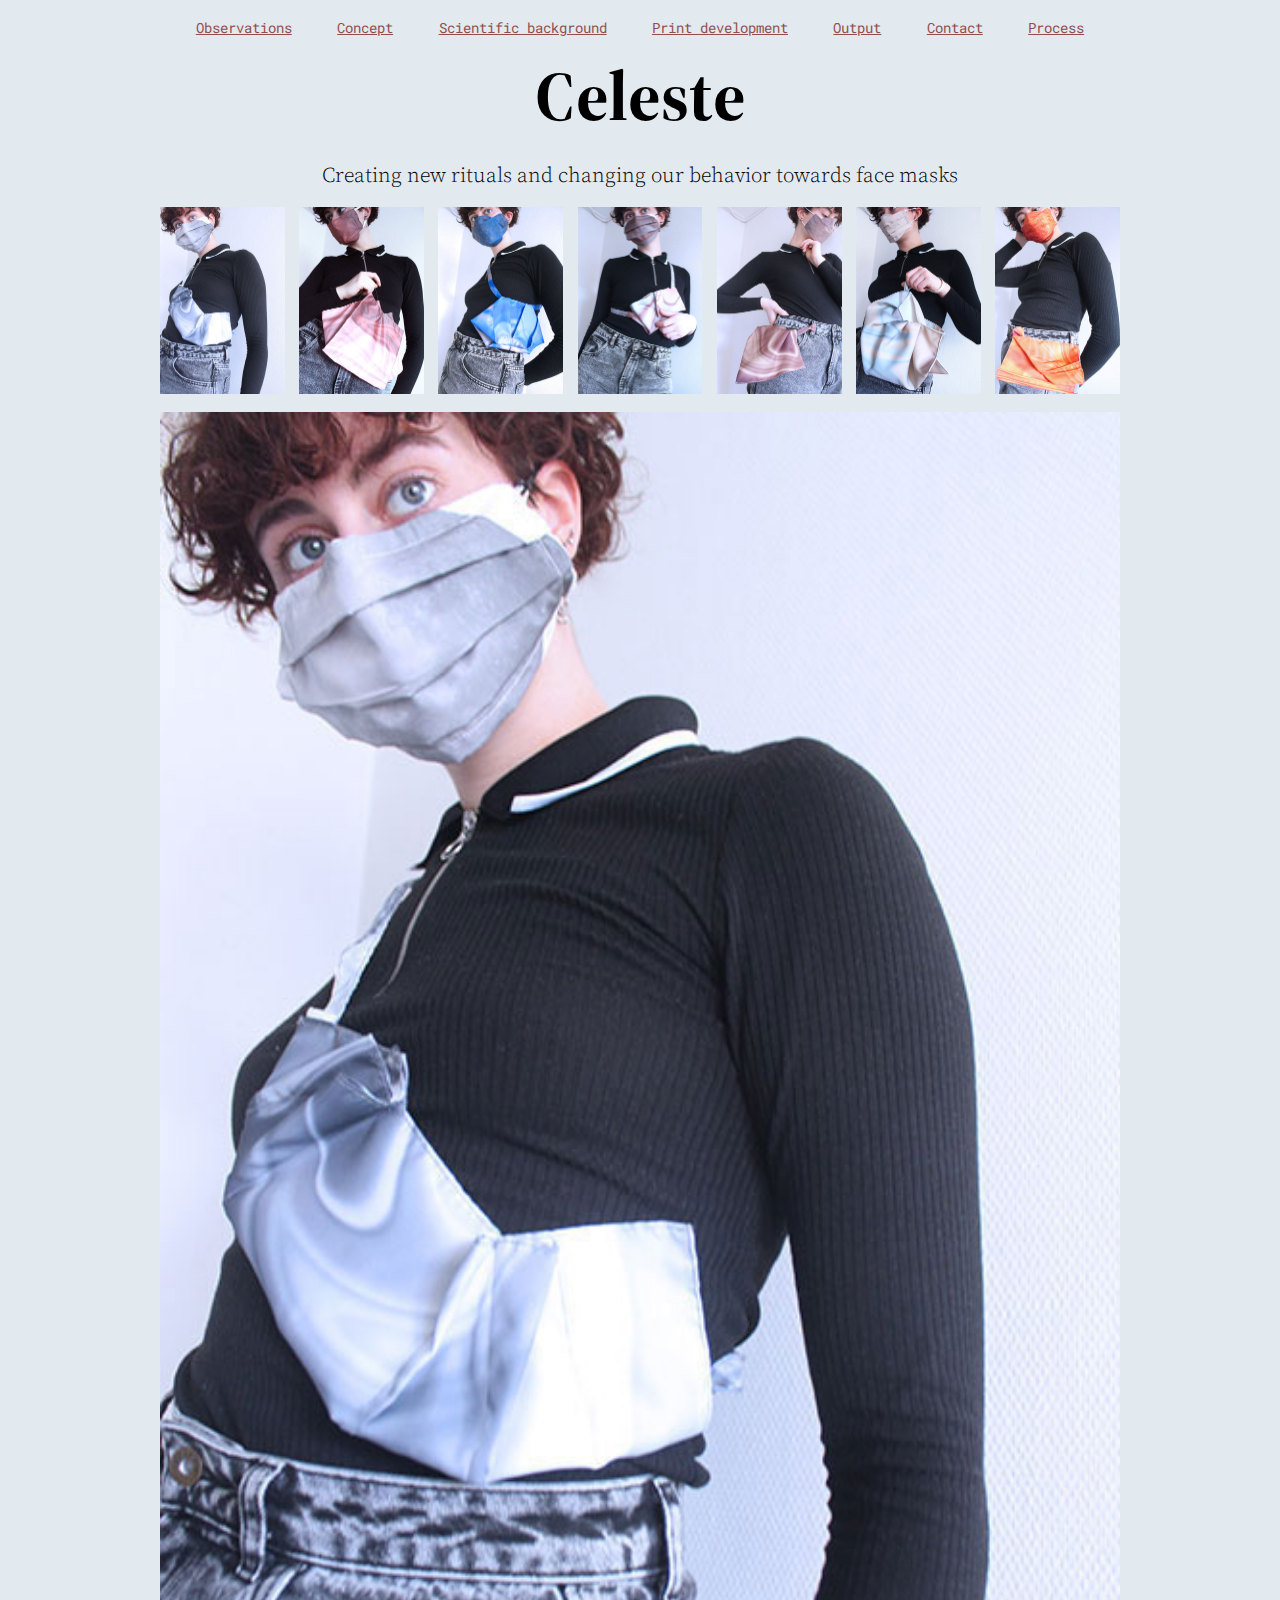
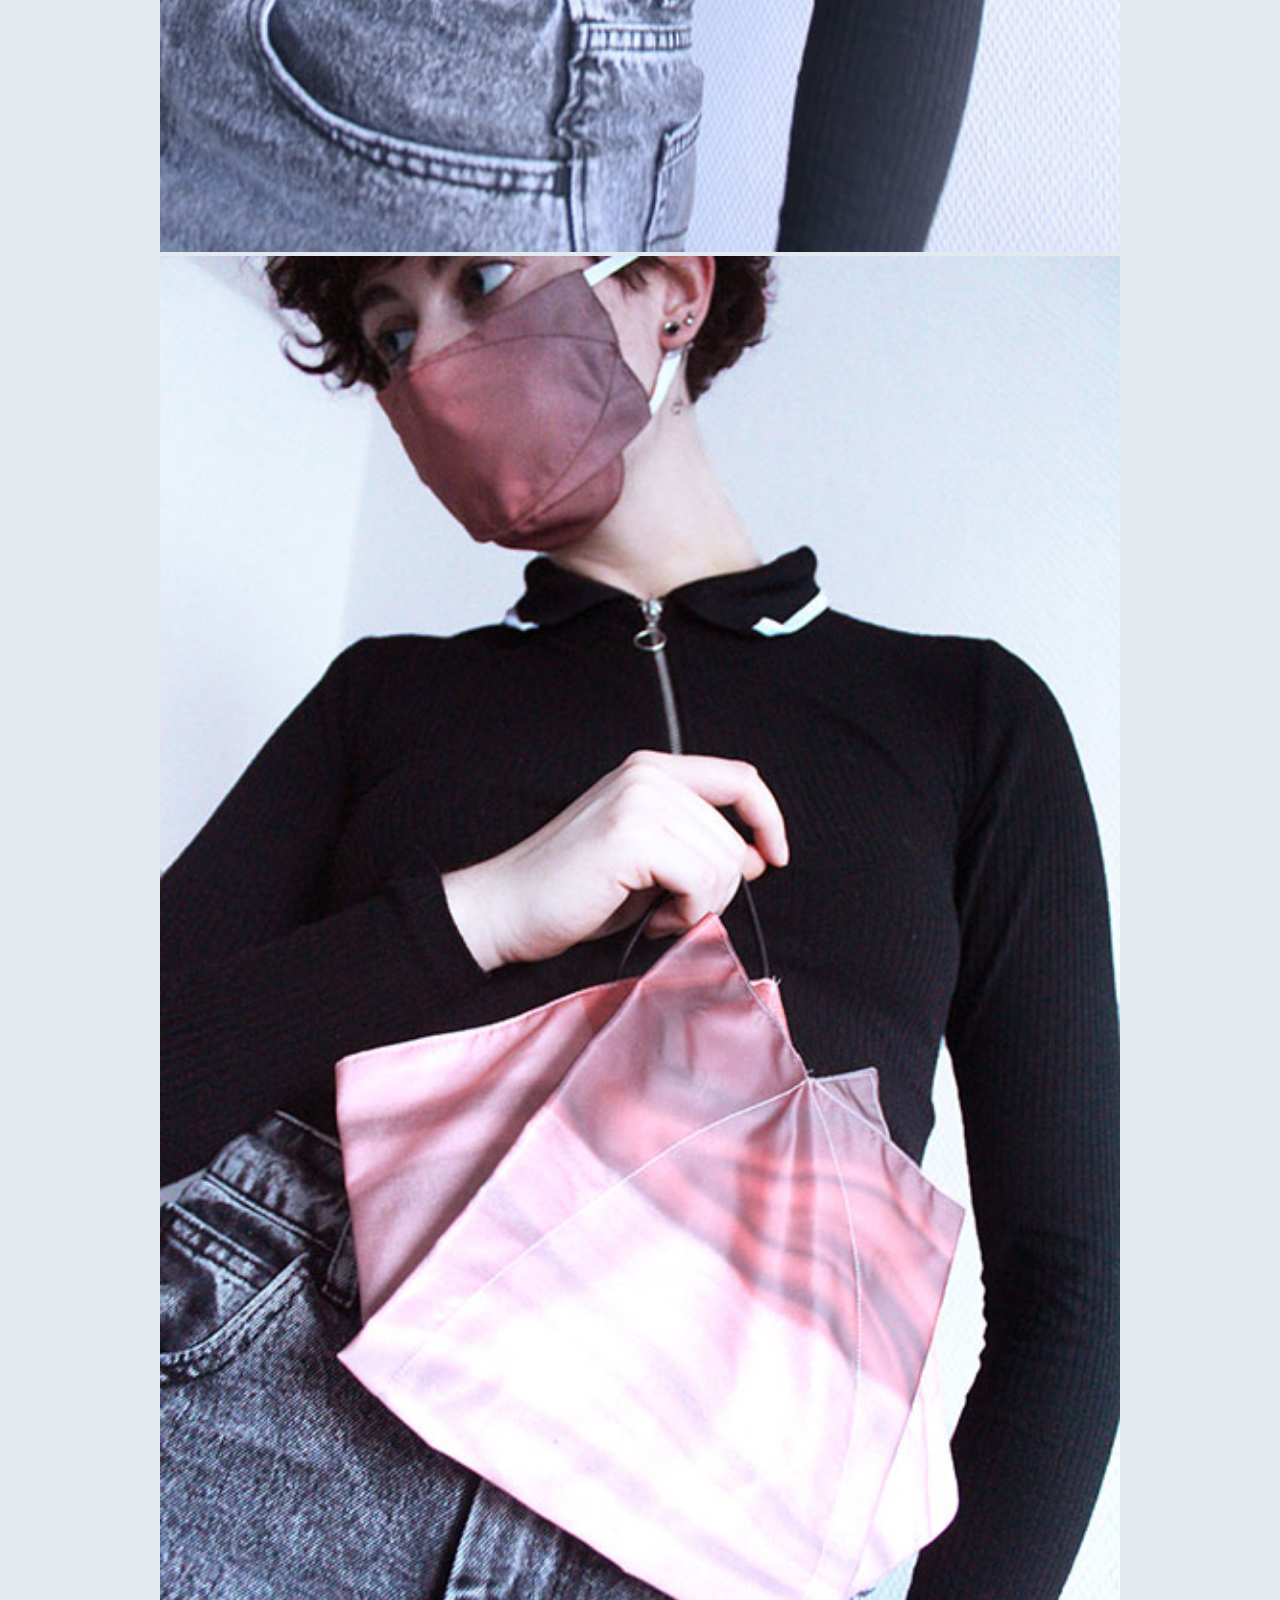
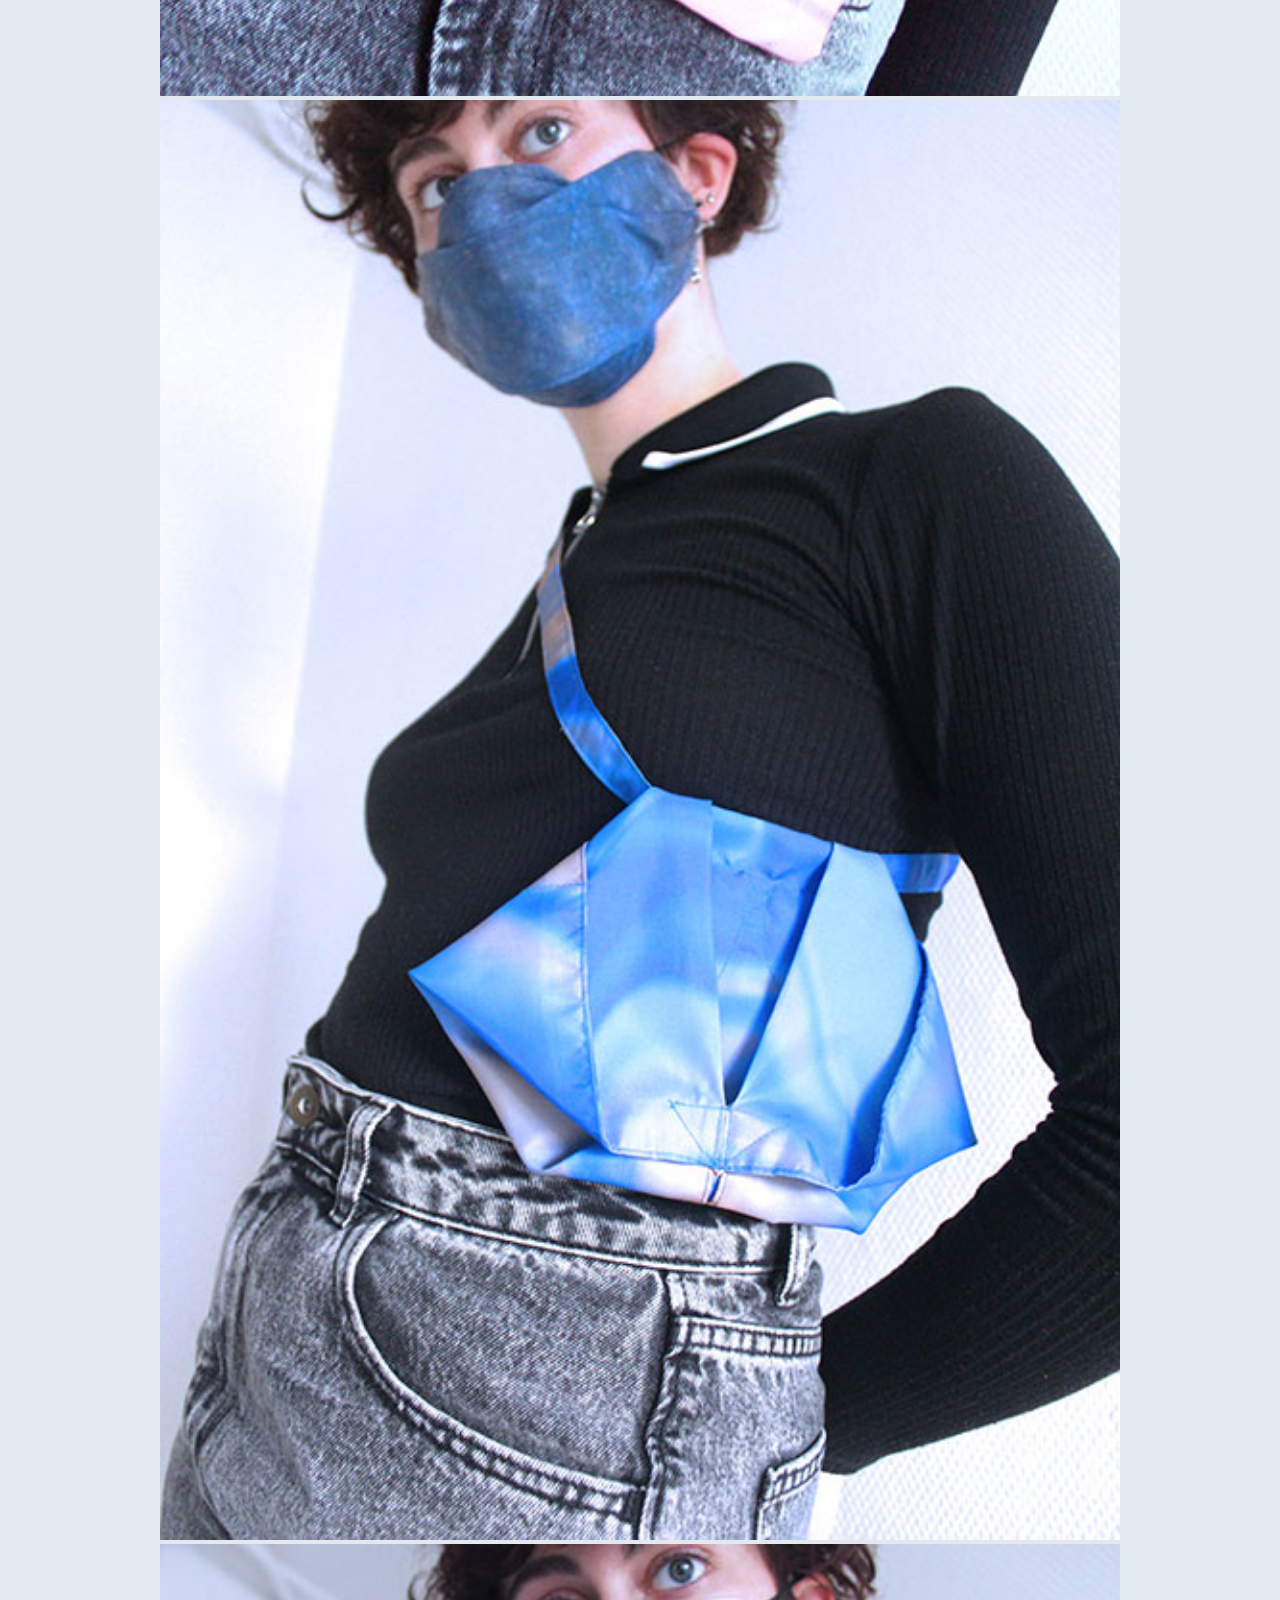
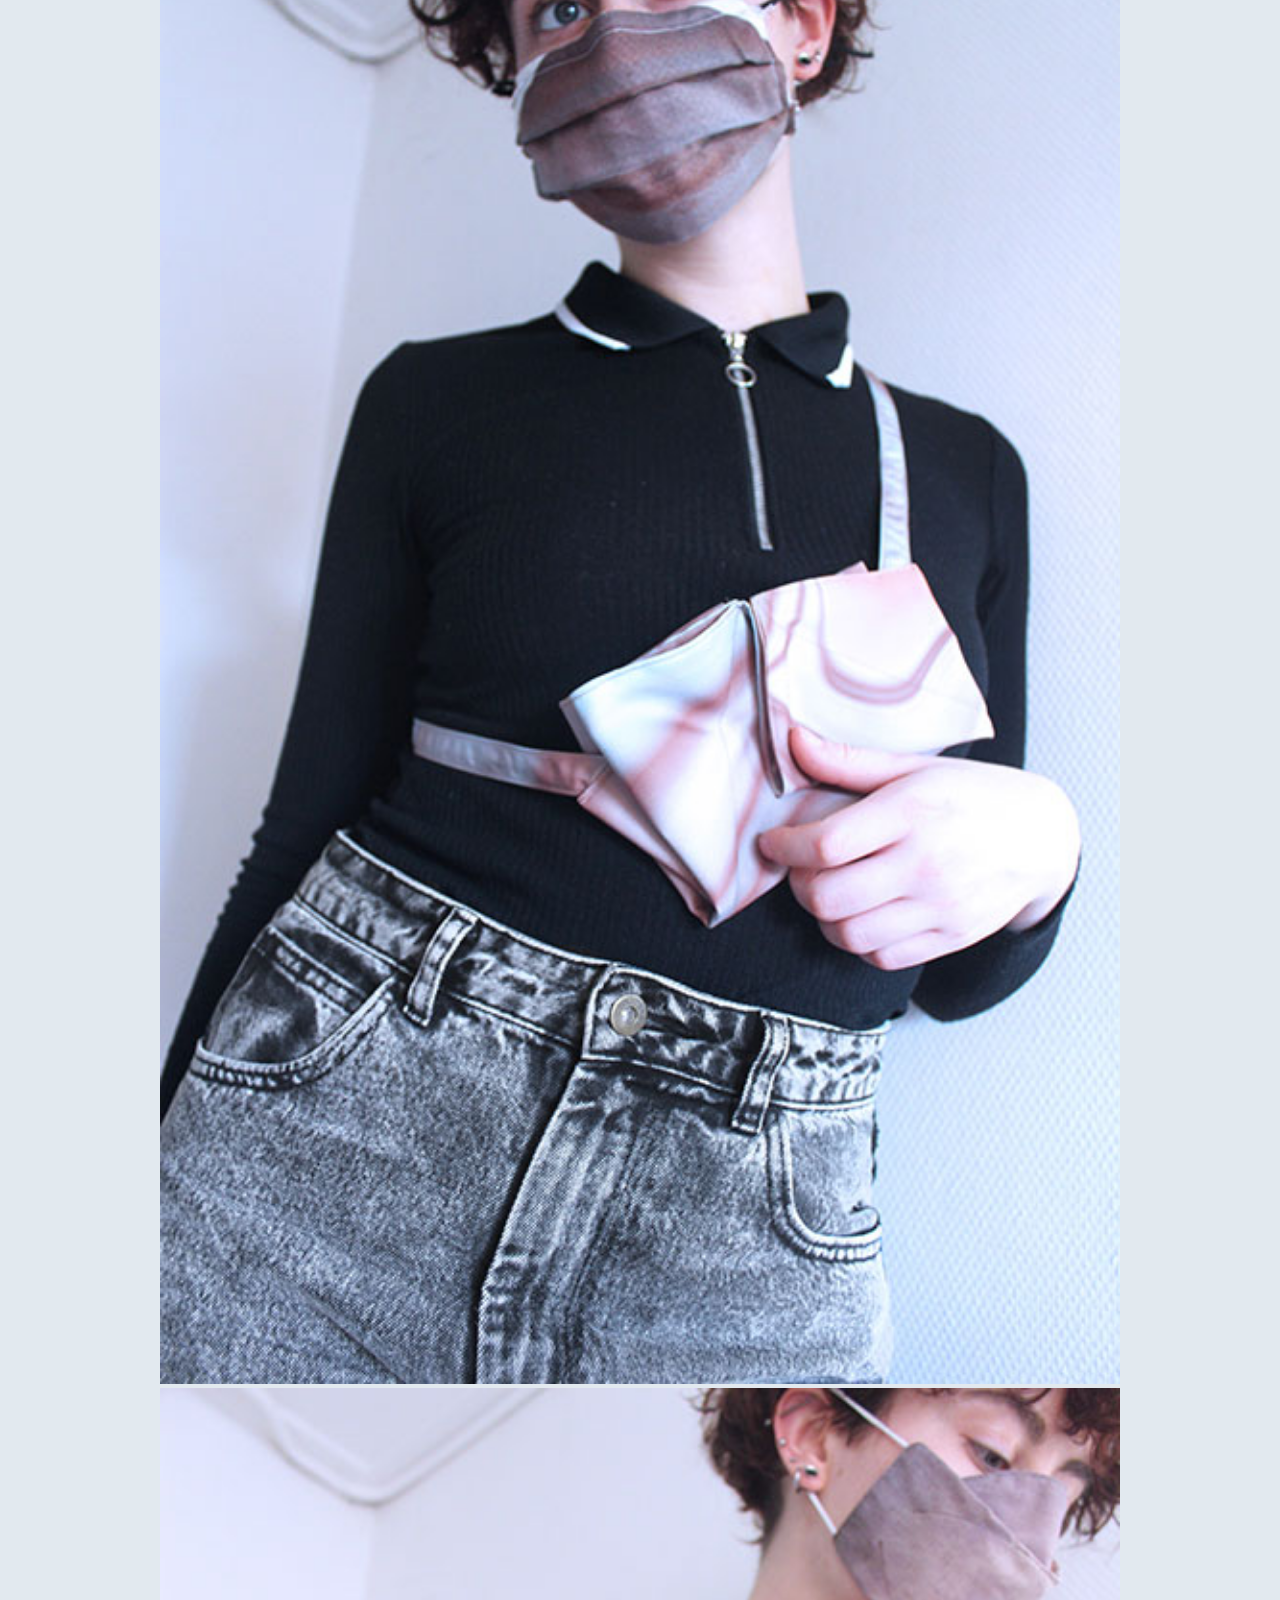
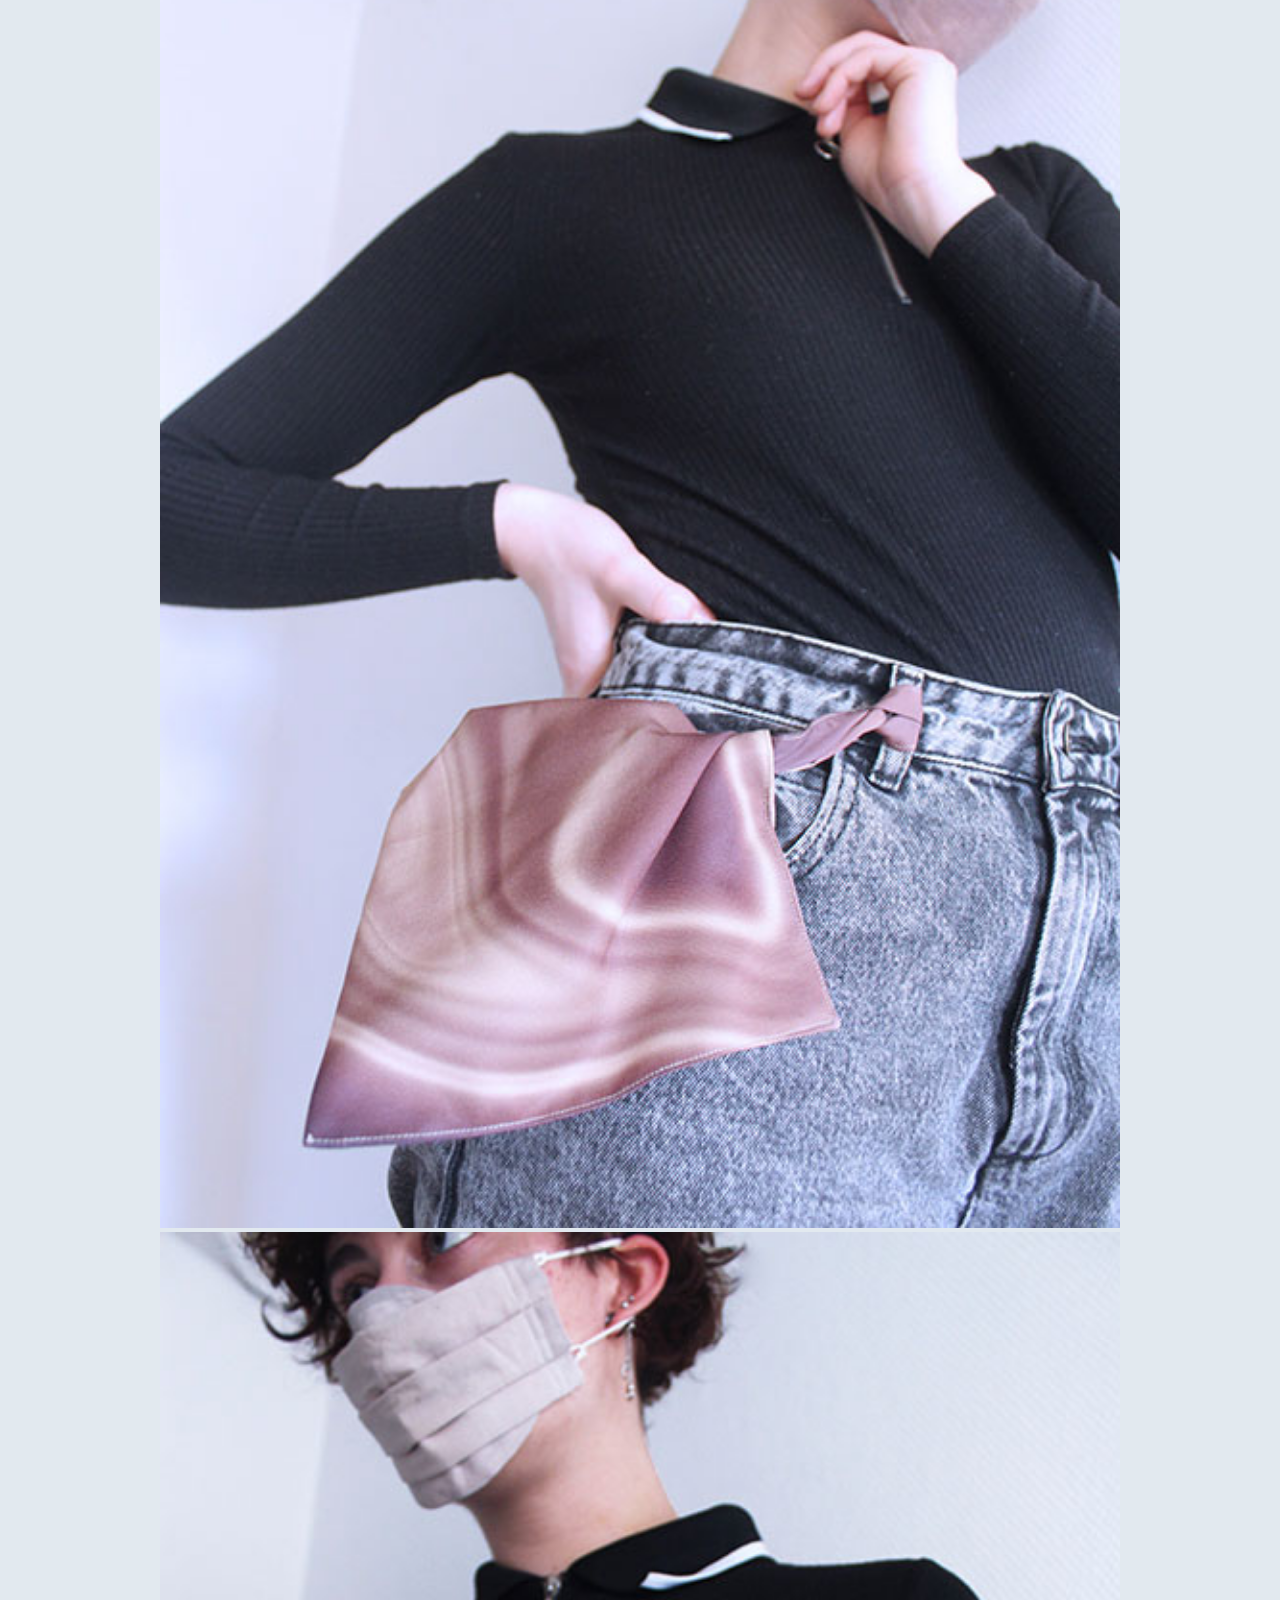
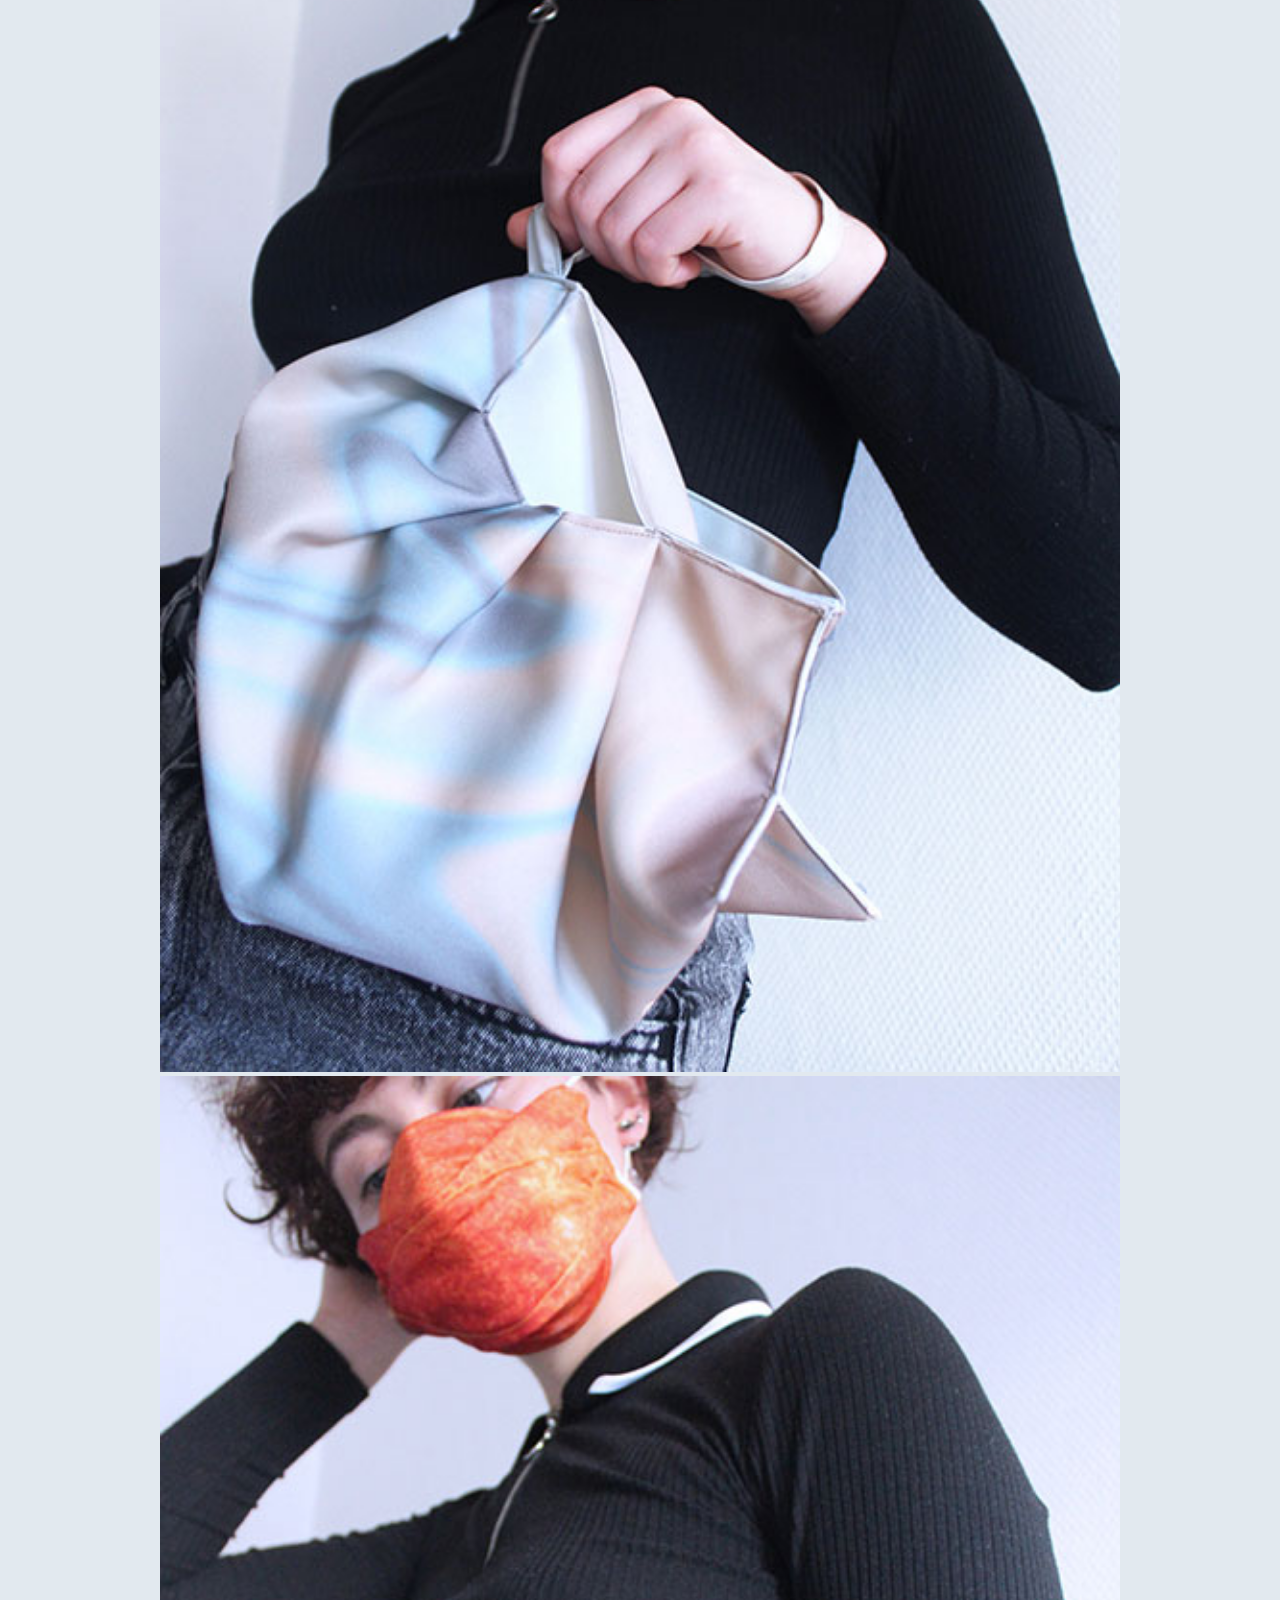
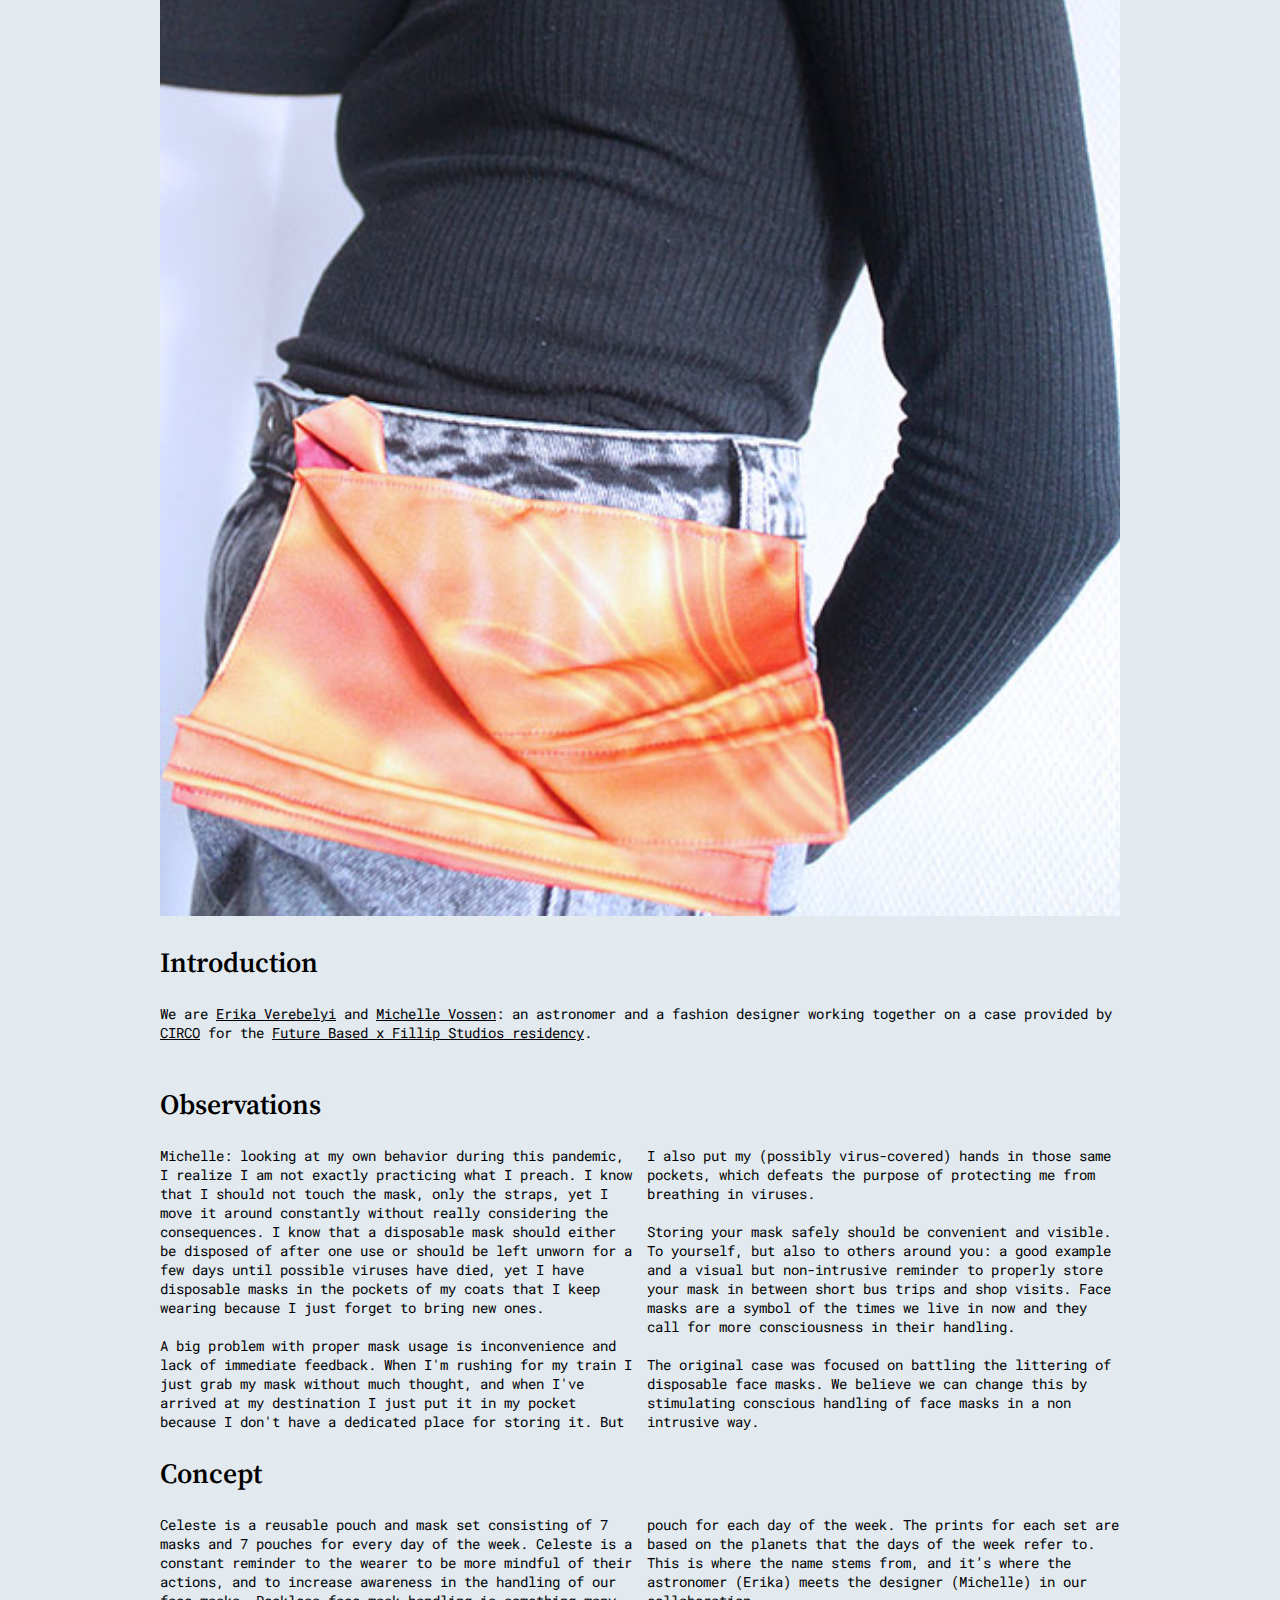
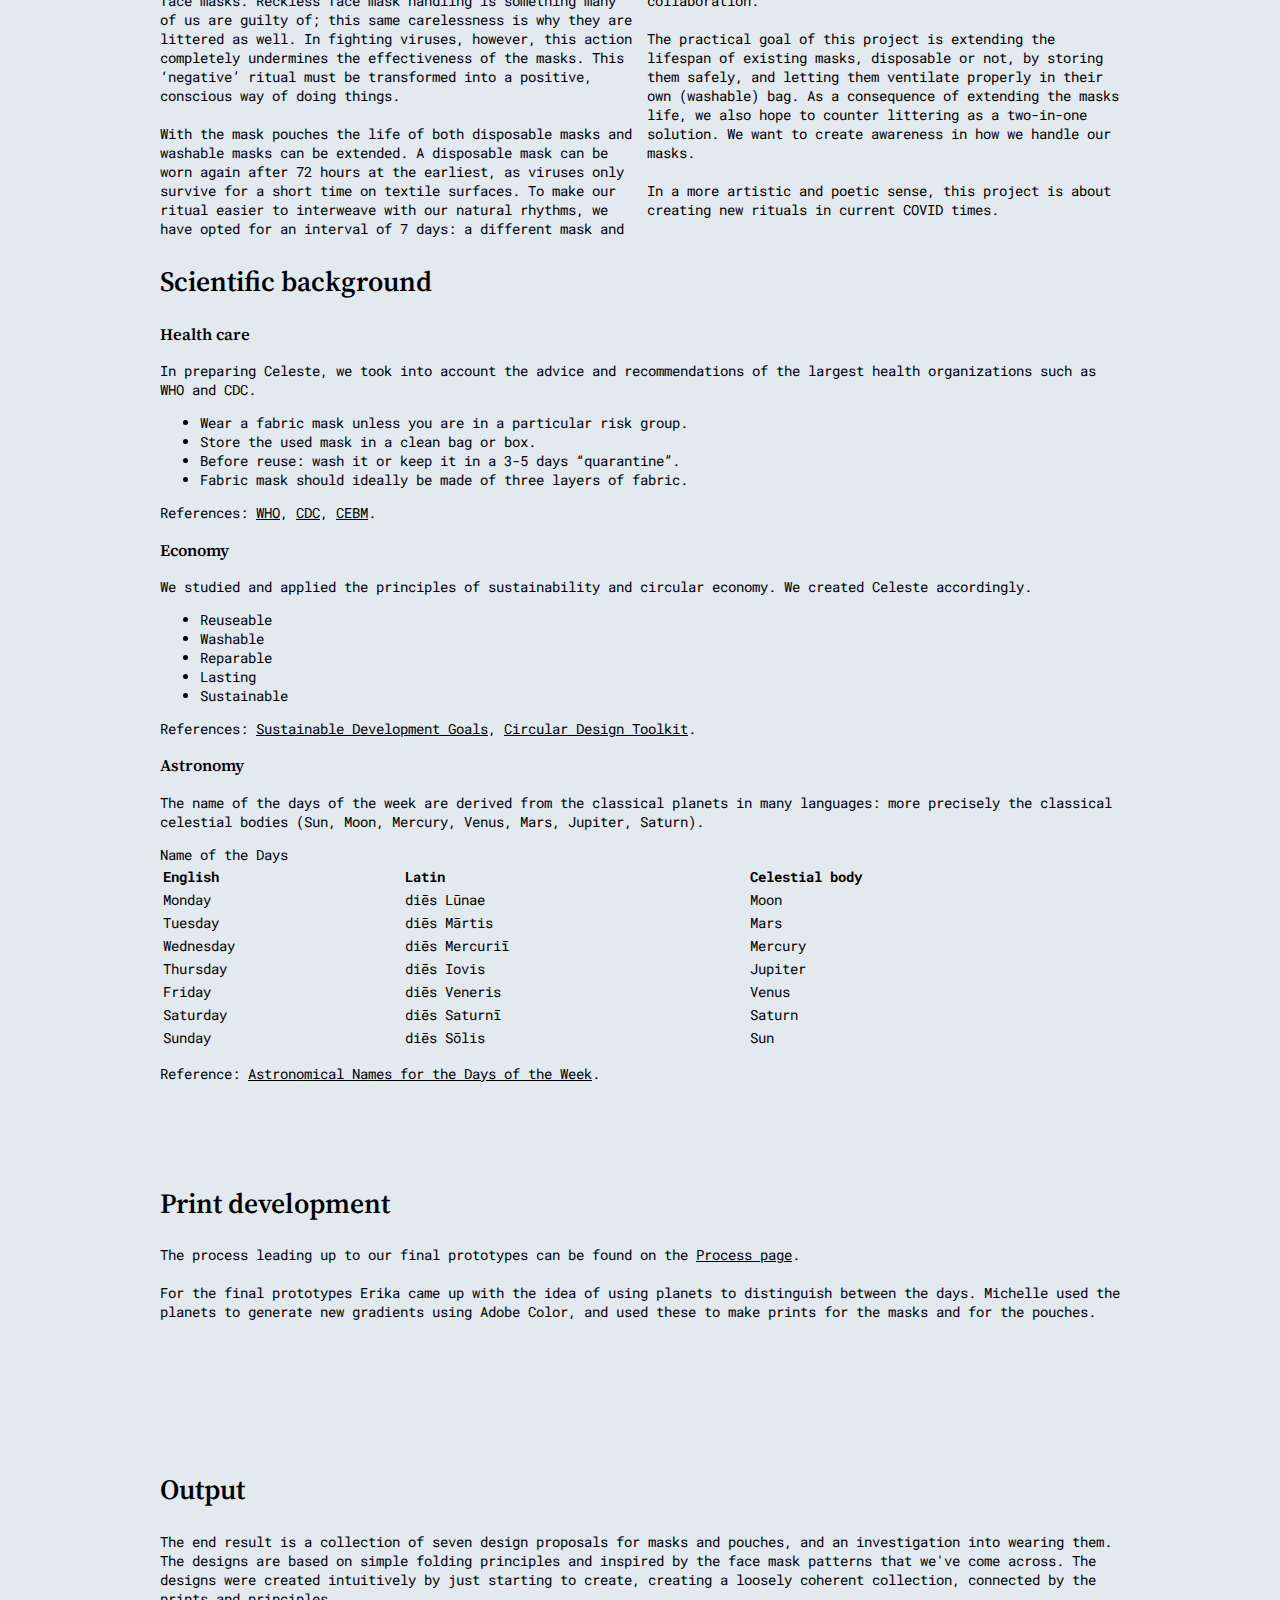
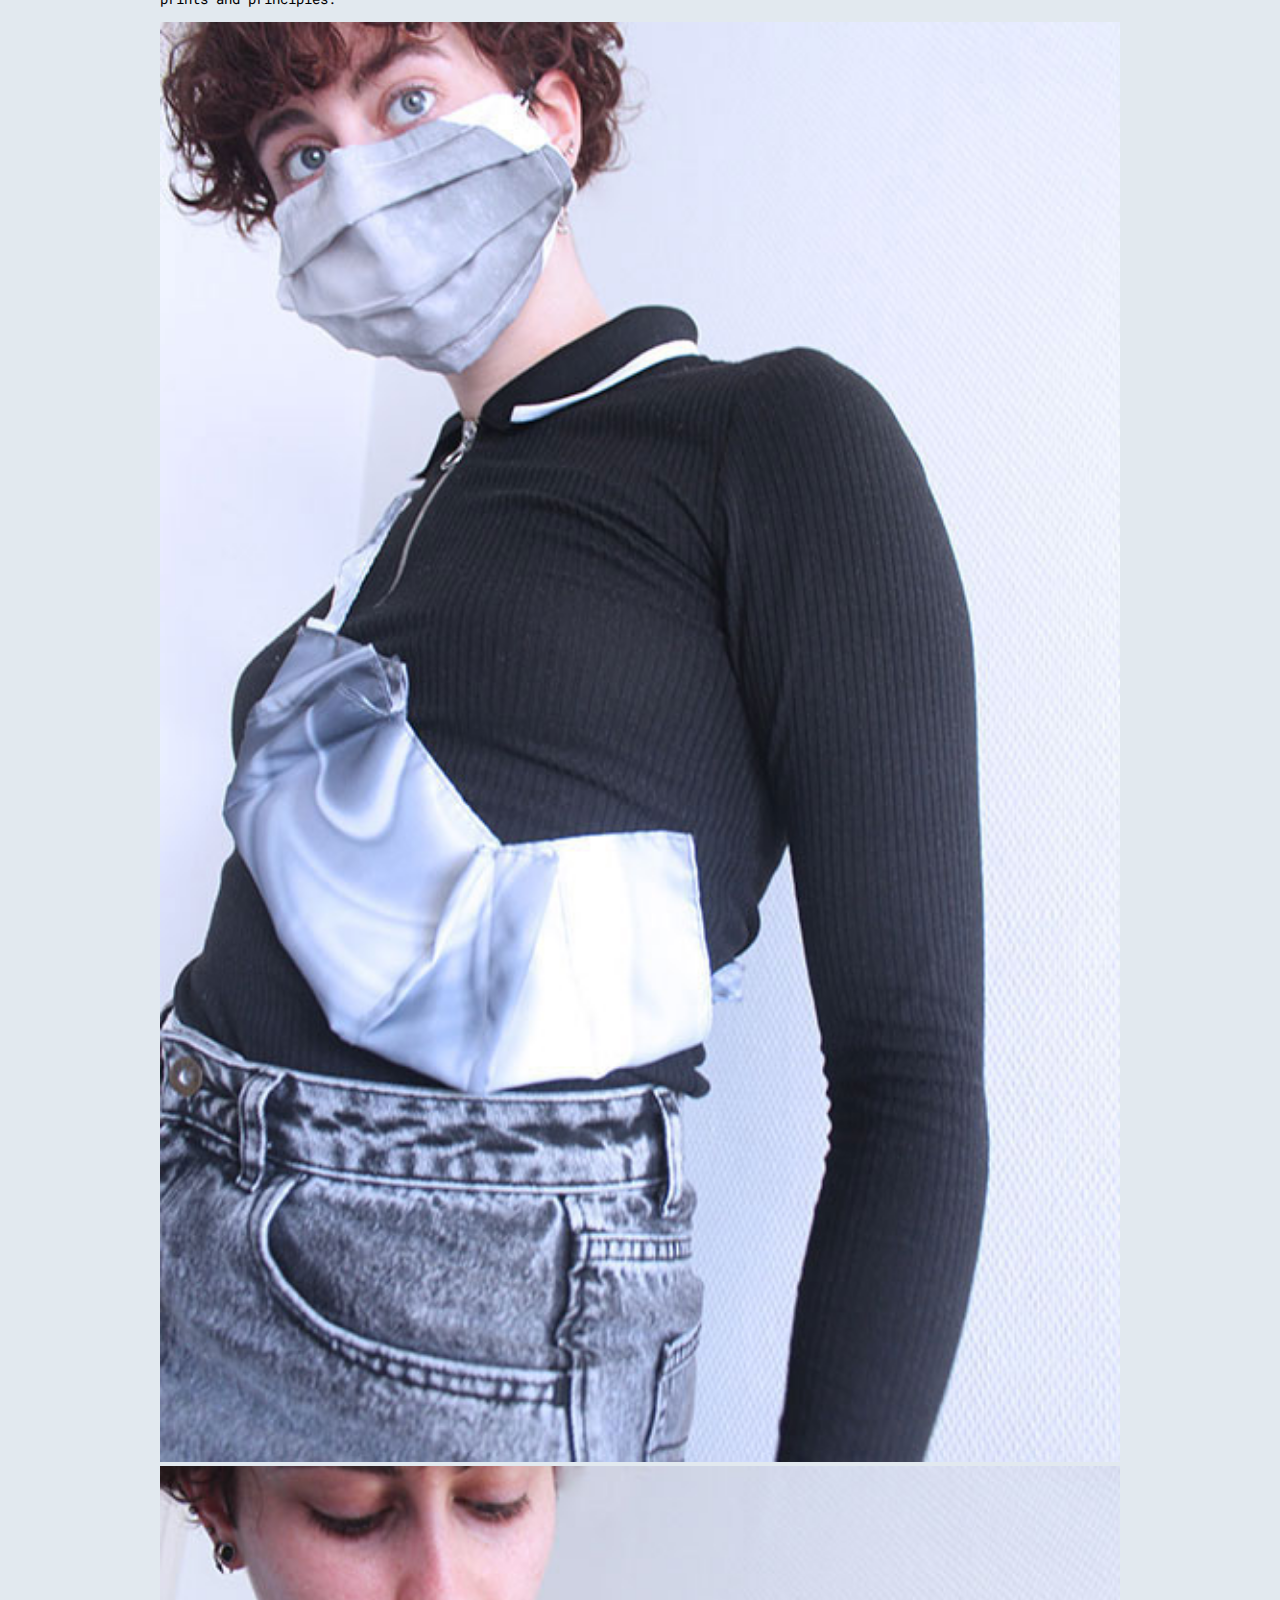
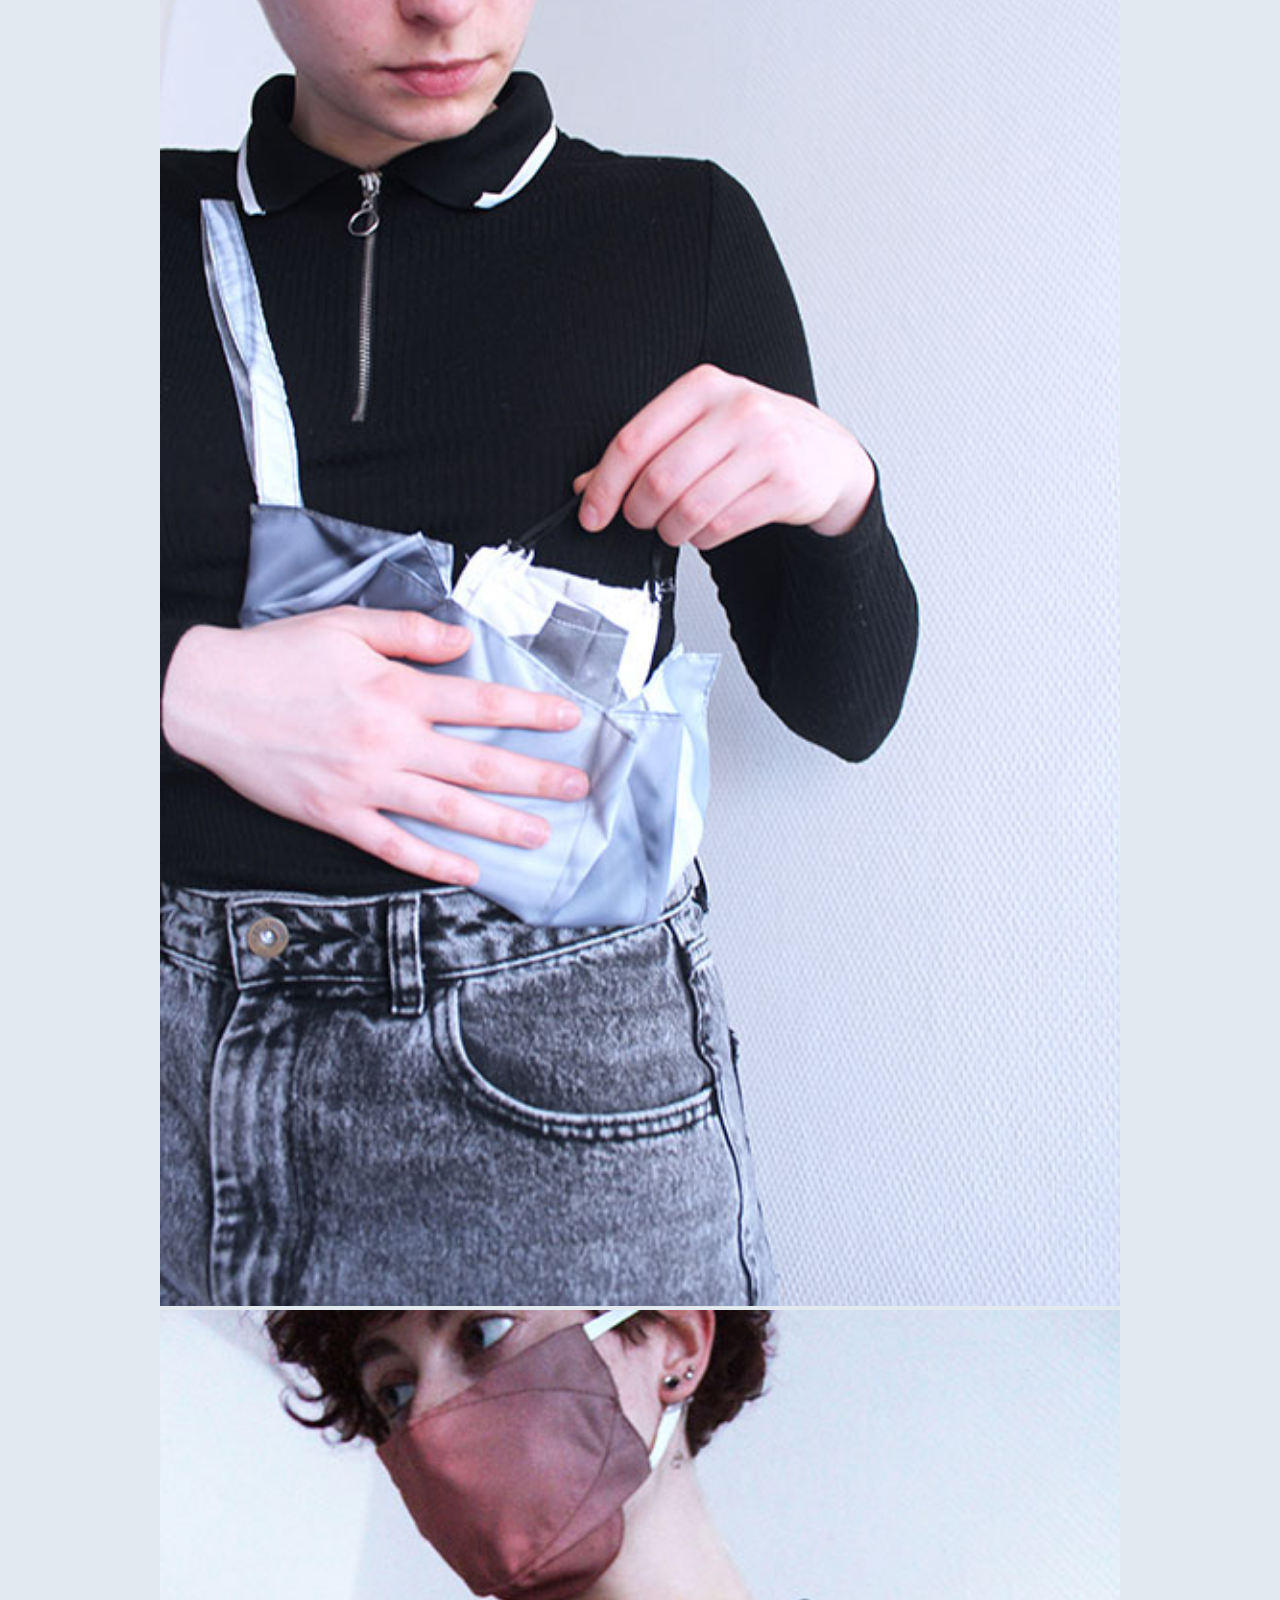
==== commit 654b73d7: "Add pictures and move some stuff around" ====
--- a/index.html
+++ b/index.html
@@ -33,11 +33,28 @@
 
     <div class="content">
         <h1>Celeste</h1>
-        <div class="logo-wrapper">
-            <img class="logo" src="./img/logo.png" alt="CELESTE Logo">
-        </div>
 
         <h2 class="subtitle">Creating new rituals and changing our behavior towards face masks</h2>
+
+        <div class="final-overview">
+            <img src="./img/final/mo1.JPG" alt="">
+            <img src="./img/final/tu1.JPG" alt="">
+            <img src="./img/final/we1.JPG" alt="">
+            <img src="./img/final/th1.JPG" alt="">
+            <img src="./img/final/fr1.JPG" alt="">
+            <img src="./img/final/sa1.JPG" alt="">
+            <img src="./img/final/su1.JPG" alt="">
+        </div>
+
+        <div class="final-overview-slider">
+            <img src="./img/final/mo1.JPG" alt="">
+            <img src="./img/final/tu1.JPG" alt="">
+            <img src="./img/final/we1.JPG" alt="">
+            <img src="./img/final/th1.JPG" alt="">
+            <img src="./img/final/fr1.JPG" alt="">
+            <img src="./img/final/sa1.JPG" alt="">
+            <img src="./img/final/su1.JPG" alt="">
+        </div>
 
         <div class="content__element" id="observations">
             <h2>Introduction</h2>
@@ -45,8 +62,10 @@
                 <br><br>
                 
             </p>
+
+           
             <h2>Observations</h2>
-            <p class="large-text">Looking at my own behavior during this pandemic, I realize I am not exactly practicing
+            <p class="large-text">Michelle: looking at my own behavior during this pandemic, I realize I am not exactly practicing
                 what I preach. I
                 know that I should not touch the mask, only the straps, yet I move it around constantly without really
                 considering the consequences. I know that a disposable mask should either be disposed of after one use
@@ -99,14 +118,14 @@
 
             <h3>Health care</h3>
             <p>In preparing Celeste, we took into account the advice and recommendations of the largest health
-                organizations such as WHO and CDC.
+                organizations such as WHO and CDC.</p>
             <ul>
                 <li>Wear a fabric mask unless you are in a particular risk group.</li>
                 <li>Store the used mask in a clean bag or box.</li>
                 <li>Before reuse: wash it or keep it in a 3-5 days “quarantine”.</li>
                 <li>Fabric mask should ideally be made of three layers of fabric.</li>
             </ul>
-            References:  
+            <p>References:  
             <a href="https://www.who.int/emergencies/diseases/novel-coronavirus-2019/advice-for-public#:~:text=Maintain%20at%20least%20a%201,of%20being%20around%20other%20people" target="_blank" rel="noopener noreferrer">WHO</a>, 
             <a href="https://www.cdc.gov/coronavirus/2019-ncov/prevent-getting-sick/about-face-coverings.html" target="_blank" rel="noopener noreferrer">CDC</a>, 
             <a href="https://www.cebm.net/covid-19/extended-use-or-re-use-of-single-use-surgical-masks-and-filtering-facepiece-respirators-a-rapid-evidence-review/" target="_blank" rel="noopener noreferrer">CEBM</a>.        
@@ -114,7 +133,7 @@
 
             <h3>Economy</h3>
             <p> We studied and applied the principles of sustainability and circular economy. We created Celeste
-                accordingly.
+                accordingly.</p>
             <ul>
                 <li>Reuseable</li>
                 <li>Washable</li>
@@ -122,7 +141,7 @@
                 <li>Lasting</li>
                 <li>Sustainable</li>
             </ul>
-            References: 
+            <p>References:
              <a href="https://sdgs.un.org/goals" target="_blank" rel="noopener noreferrer">Sustainable Development Goals</a>, 
              <a href="https://www.ellenmacarthurfoundation.org/resources/learn/circular-design-toolkit" target="_blank" rel="noopener noreferrer">Circular Design Toolkit</a>.
  
@@ -174,7 +193,7 @@
                     <td>Sun</td>
                 </tr>
             </table>
-    Reference:
+    <p>Reference:
      <a href="http://adsabs.harvard.edu/full/1999JRASC..93..122F" target="_blank" rel="noopener noreferrer">Astronomical Names for the Days of the Week</a>.
             </p>
 
@@ -188,8 +207,6 @@
                 <div><img src="./img/c7.gif" alt="">
                     <img src="./img/c1.gif" alt=""></div>
             </div>
-
-
         </div>
 
         <div class="content__element" id="print-development">
@@ -227,29 +244,32 @@
                 that we've come across. The designs were created intuitively by just starting to create, creating a
                 loosely coherent collection, connected by the prints and principles.</p>
 
-            <h3>Masks</h3>
-
-            <div class="masks-carousel">
-                <img src="./img/m1.jpg" alt="">
-                <img src="./img/m2.jpg" alt="">
-            </div>
-
-            <h3>Pouches</h3>
-            <div class="final-carousel">
-                <img src="./img/f1.png" alt="">
-                <img src="./img/f2.png" alt="">
-                <img src="./img/f3.png" alt="">
-                <img src="./img/f4.png" alt="">
-                <img src="./img/f5.png" alt="">
-                <img src="./img/f6.png" alt="">
-                <img src="./img/f7.png" alt="">
-            </div>
+                <div class="final-carousel">
+                    <img src="./img/final/mo1.JPG" alt="">
+                    <img src="./img/final/mo2.JPG" alt="">
+                    <img src="./img/final/tu1.JPG" alt="">
+                    <img src="./img/final/tu2.JPG" alt="">
+                    <img src="./img/final/we1.JPG" alt="">
+                    <img src="./img/final/we2.JPG" alt="">
+                    <img src="./img/final/th1.JPG" alt="">
+                    <img src="./img/final/th2.JPG" alt="">
+                    <img src="./img/final/fr1.JPG" alt="">
+                    <img src="./img/final/fr2.JPG" alt="">
+                    <img src="./img/final/sa1.JPG" alt="">
+                    <img src="./img/final/sa2.JPG" alt="">
+                    <img src="./img/final/su1.JPG" alt="">
+                    <img src="./img/final/su2.JPG" alt="">
+                </div>
         </div>
 
         <div class="content__element" id="contact">
             <h2>Contact</h2>
-            <p>E-mail <a href="mailto:studio@michellevossen.com">Michelle</a> or <a
-                    href="mailto:verebelyierika@gmail.com">Erika</a>.</p>
+            <p>At this moment Celeste exists as a concept and as prototypes. And now, we are looking for a partner company or institution to make it happen. Are you interested in working with us? E-mail <a href="mailto:studio@michellevossen.com">Michelle</a> (Dutch/English) or <a
+                    href="mailto:verebelyierika@gmail.com">Erika</a> (Hungarian/English).</p>
+        </div>
+
+        <div class="logo-wrapper">
+            <img class="logo" src="./img/logo.png" alt="CELESTE Logo">
         </div>
 
         <footer>
--- a/css/main.css
+++ b/css/main.css
@@ -34,9 +34,17 @@
 }
 
 p,
-a {
+a,
+ul li,
+ol li,
+table {
   color: black;
   font-family: "Roboto Mono", monospace;
+}
+
+table,
+caption {
+  text-align: left;
 }
 
 .large-text {
@@ -86,14 +94,25 @@
 }
 
 .logo {
-  width: 500px;
-  max-width: 80%;
+  width: 200px;
+  max-width: 30%;
 }
 
 .logo--animated:hover, .logo--animated:active {
   animation: spin 2s infinite linear;
 }
 
+.final-overview {
+  width: 100%;
+  display: flex;
+  flex-flow: row nowrap;
+  justify-content: space-between;
+  margin-bottom: 18px;
+}
+.final-overview img {
+  width: 13%;
+}
+
 footer {
   margin-top: 60px;
 }
@@ -116,6 +135,7 @@
 }
 
 .iframe-container {
+  margin: 24px 0;
   position: relative;
   overflow: hidden;
   width: 100%;
@@ -134,7 +154,7 @@
 
 img {
   width: 100%;
-  align-self: start;
+  align-self: flex-start;
 }
 
 .process-carousel .slick-slide img {
@@ -148,10 +168,22 @@
   width: 40%;
 }
 
-.masks_process-carousel .slick-list {
+.masks_process-carousel .slick-list,
+.final-carousel .slick-list {
   margin-right: -18px;
 }
-.masks_process-carousel .slick-slide {
+.masks_process-carousel .slick-slide,
+.final-carousel .slick-slide {
+  padding-right: 18px;
+}
+
+.final-overview-slider {
+  overflow: hidden;
+}
+.final-overview-slider .slick-list {
+  margin-right: -18px;
+}
+.final-overview-slider .slick-slide {
   padding-right: 18px;
 }
 
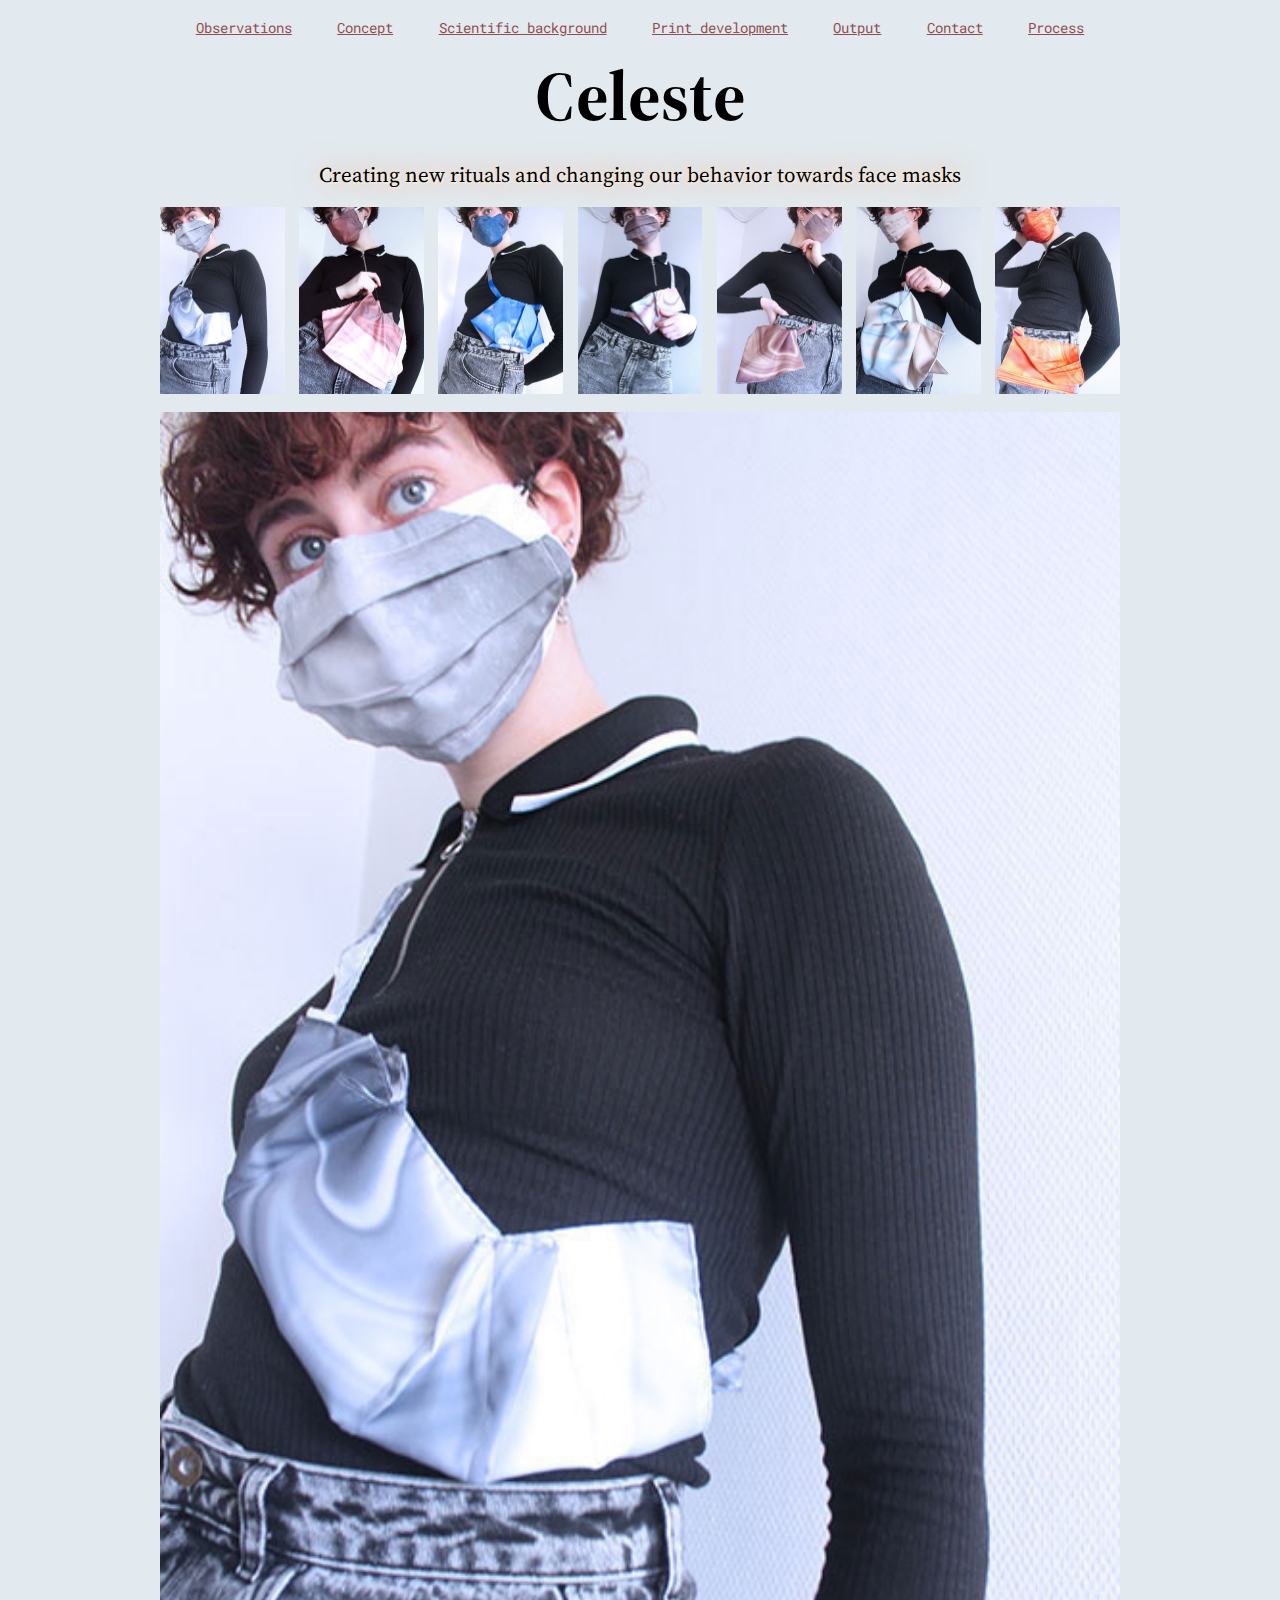
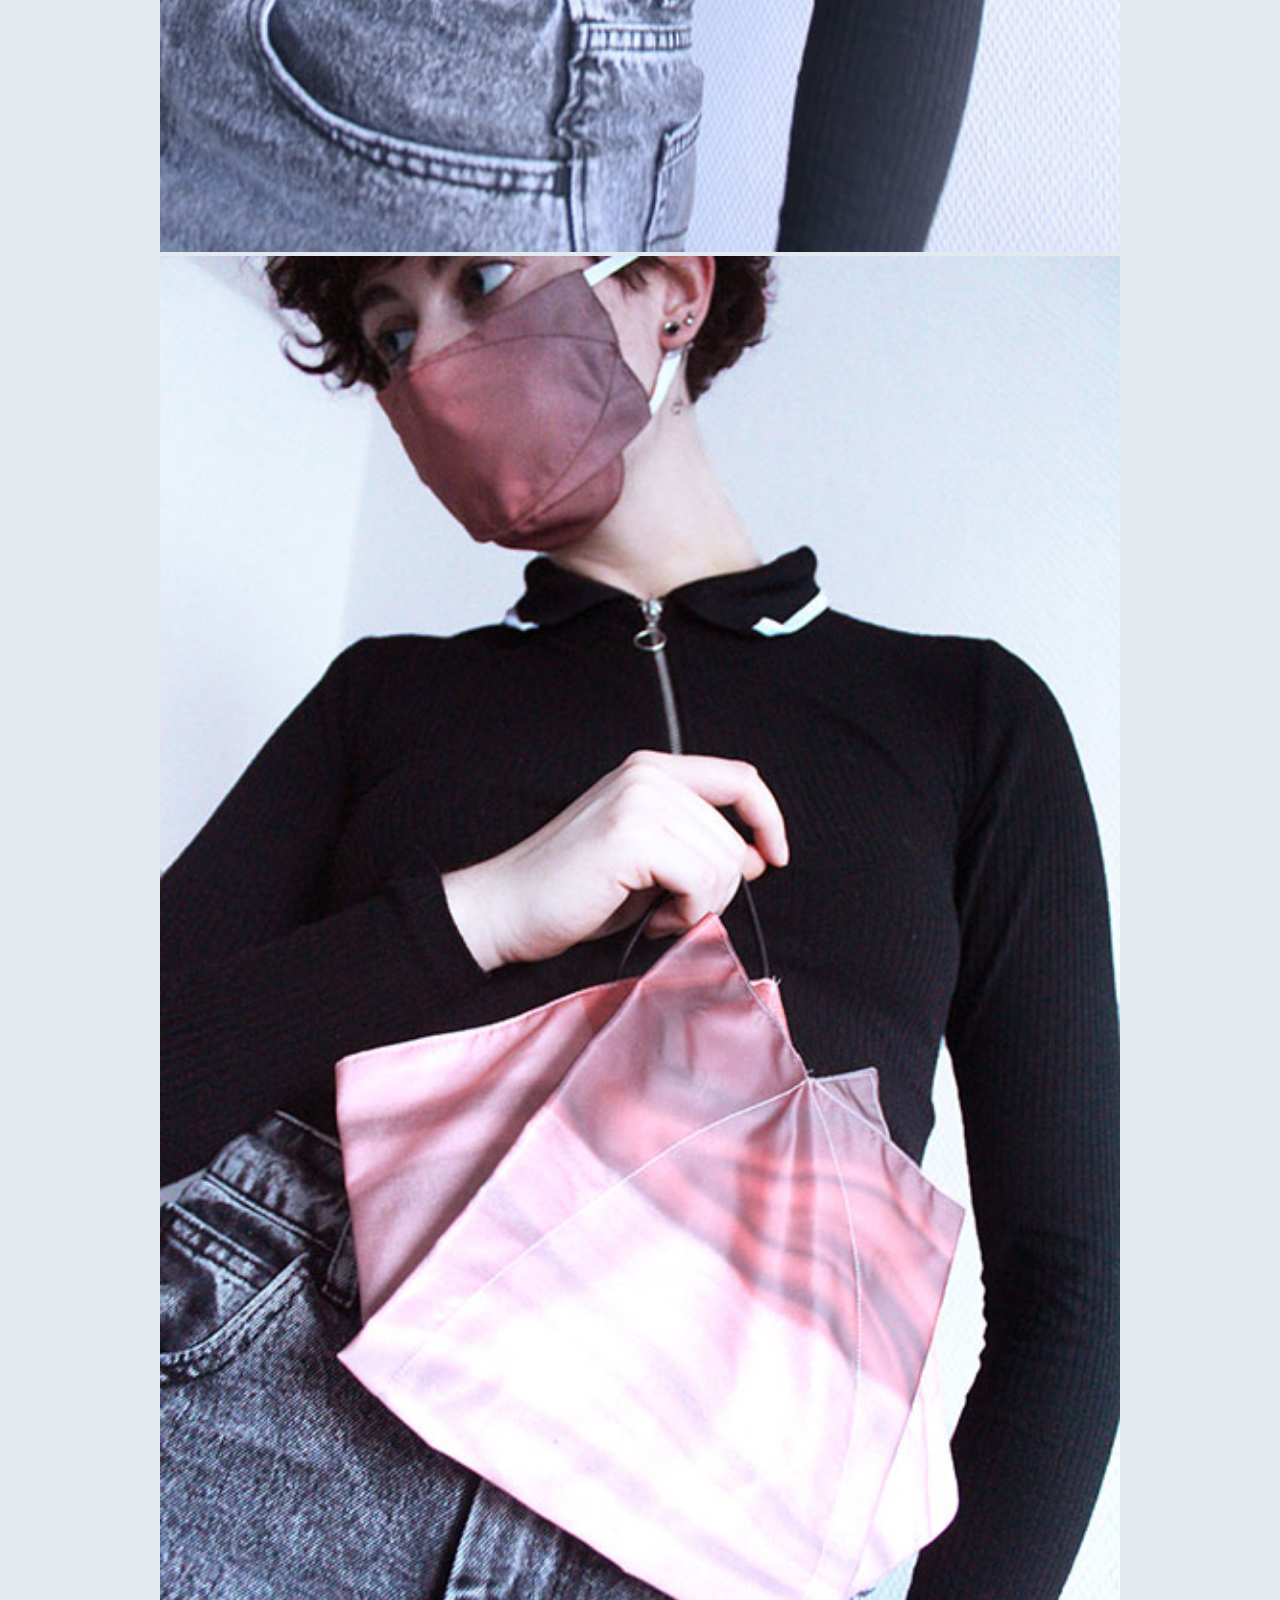
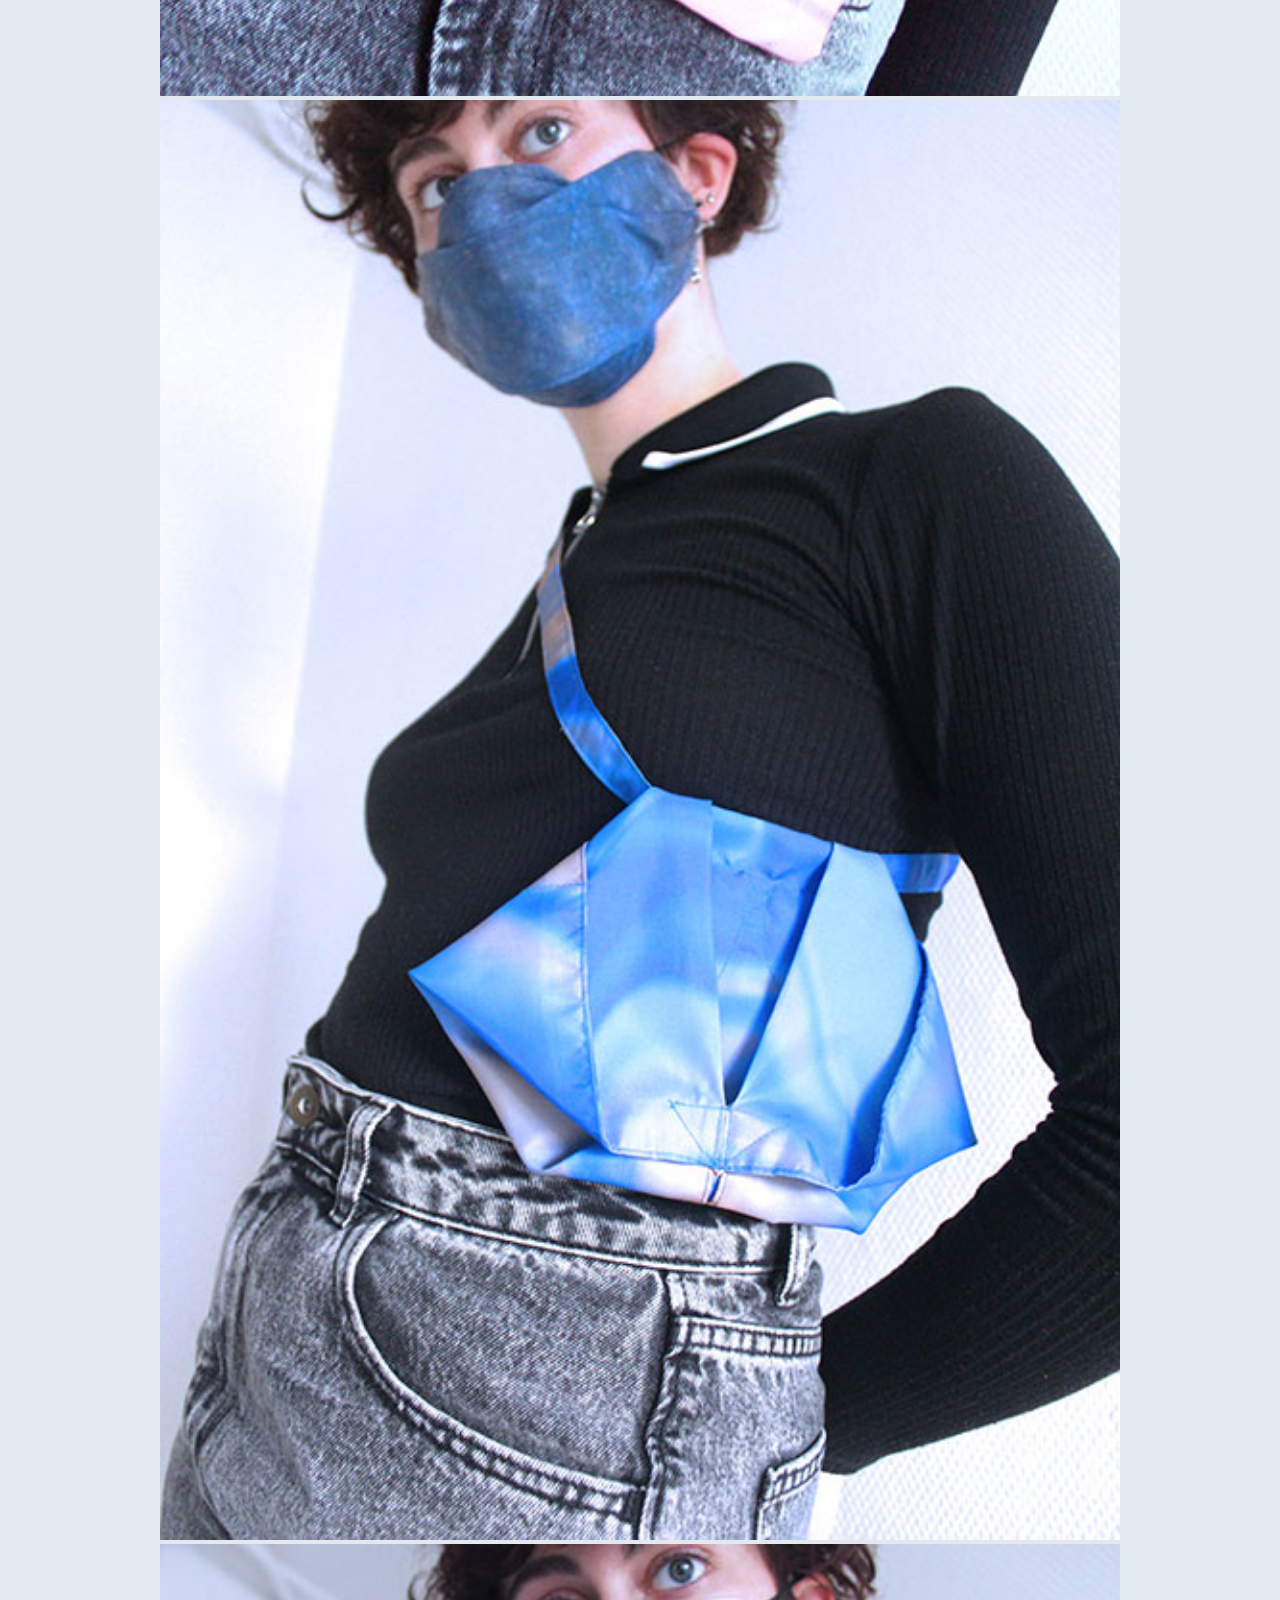
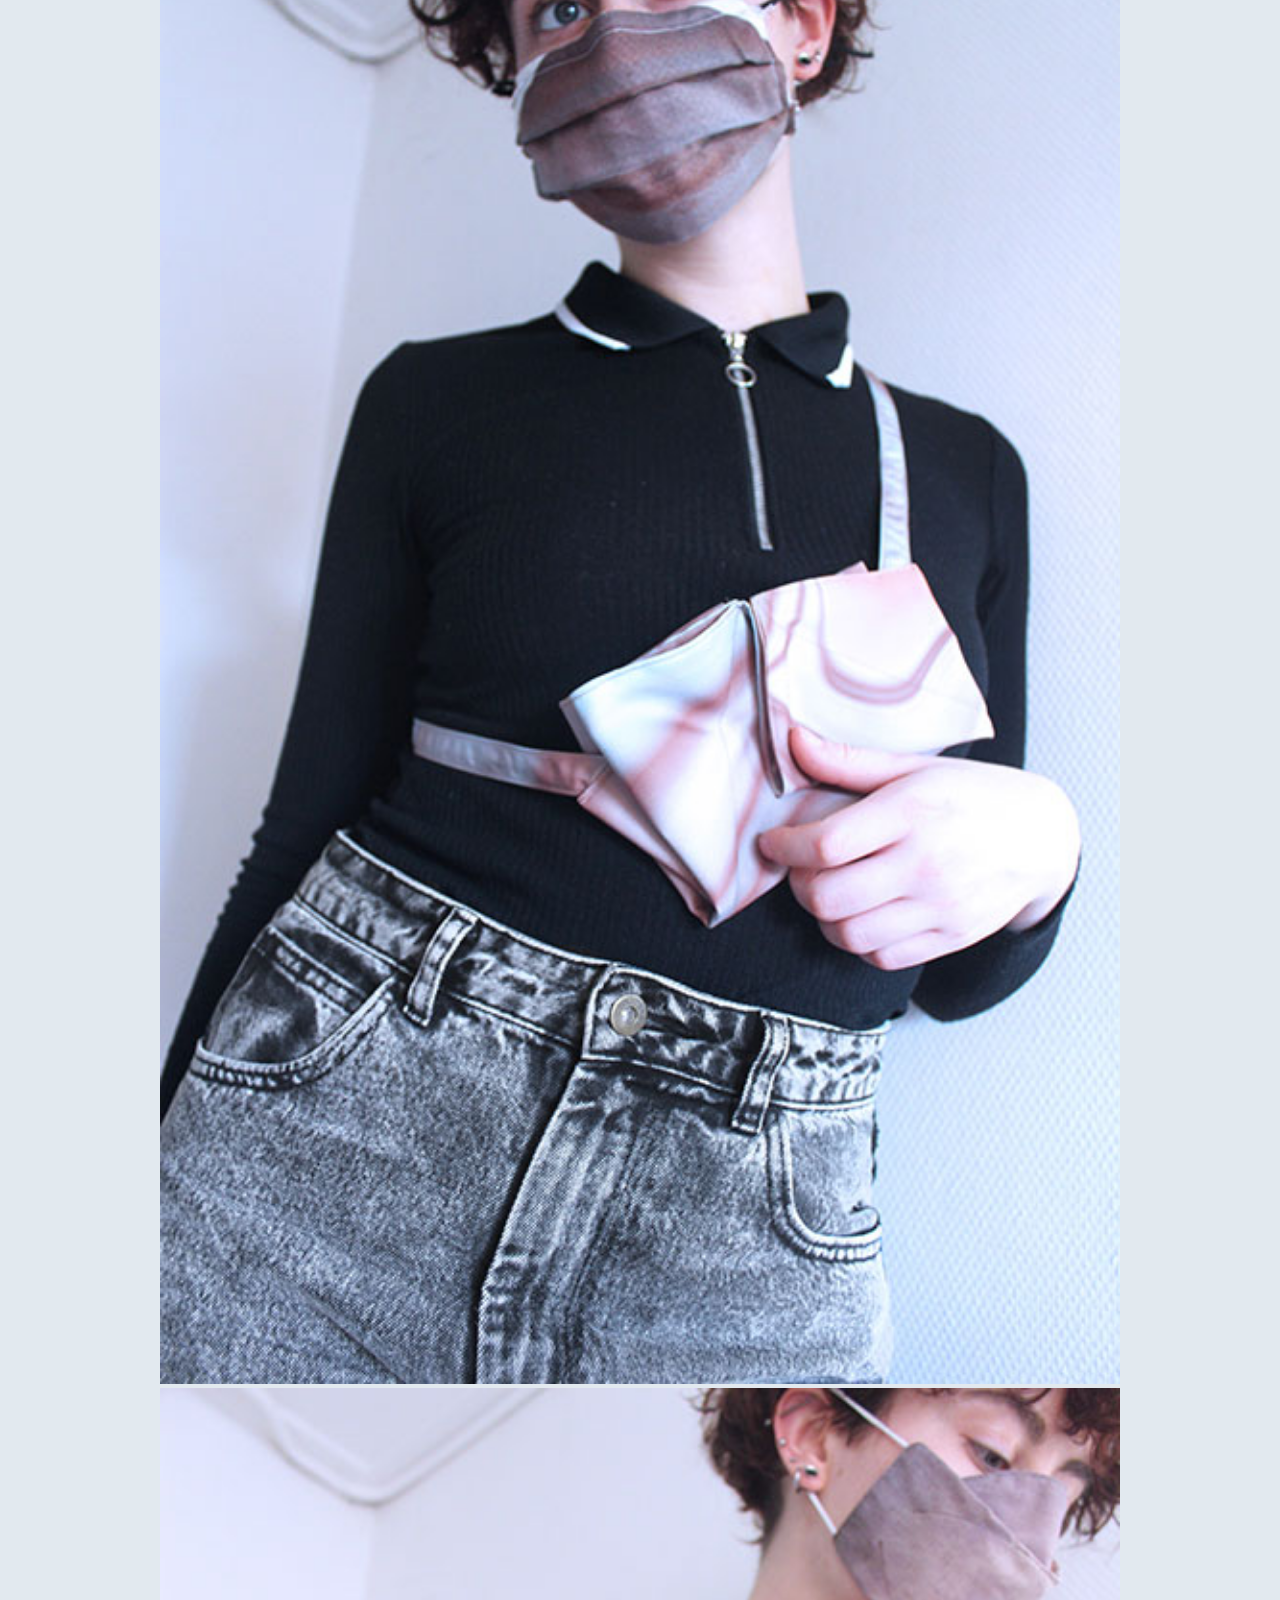
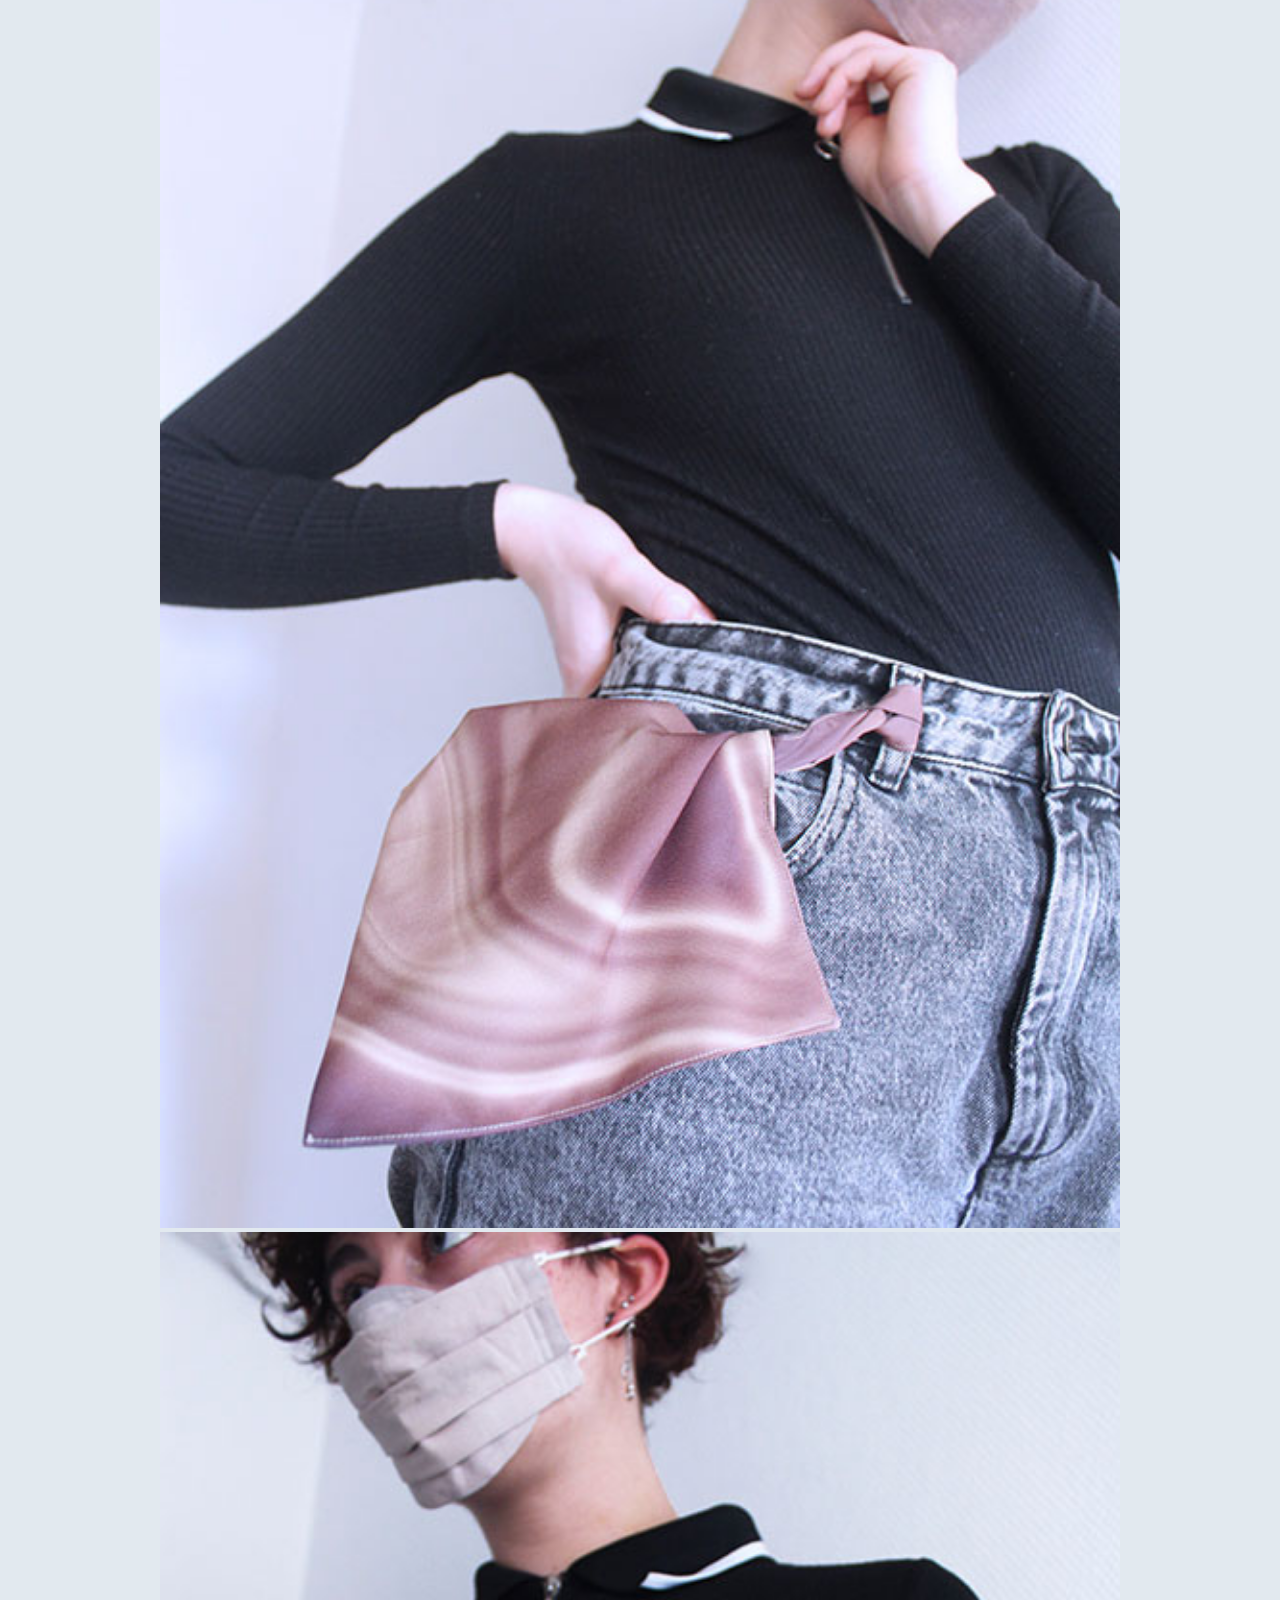
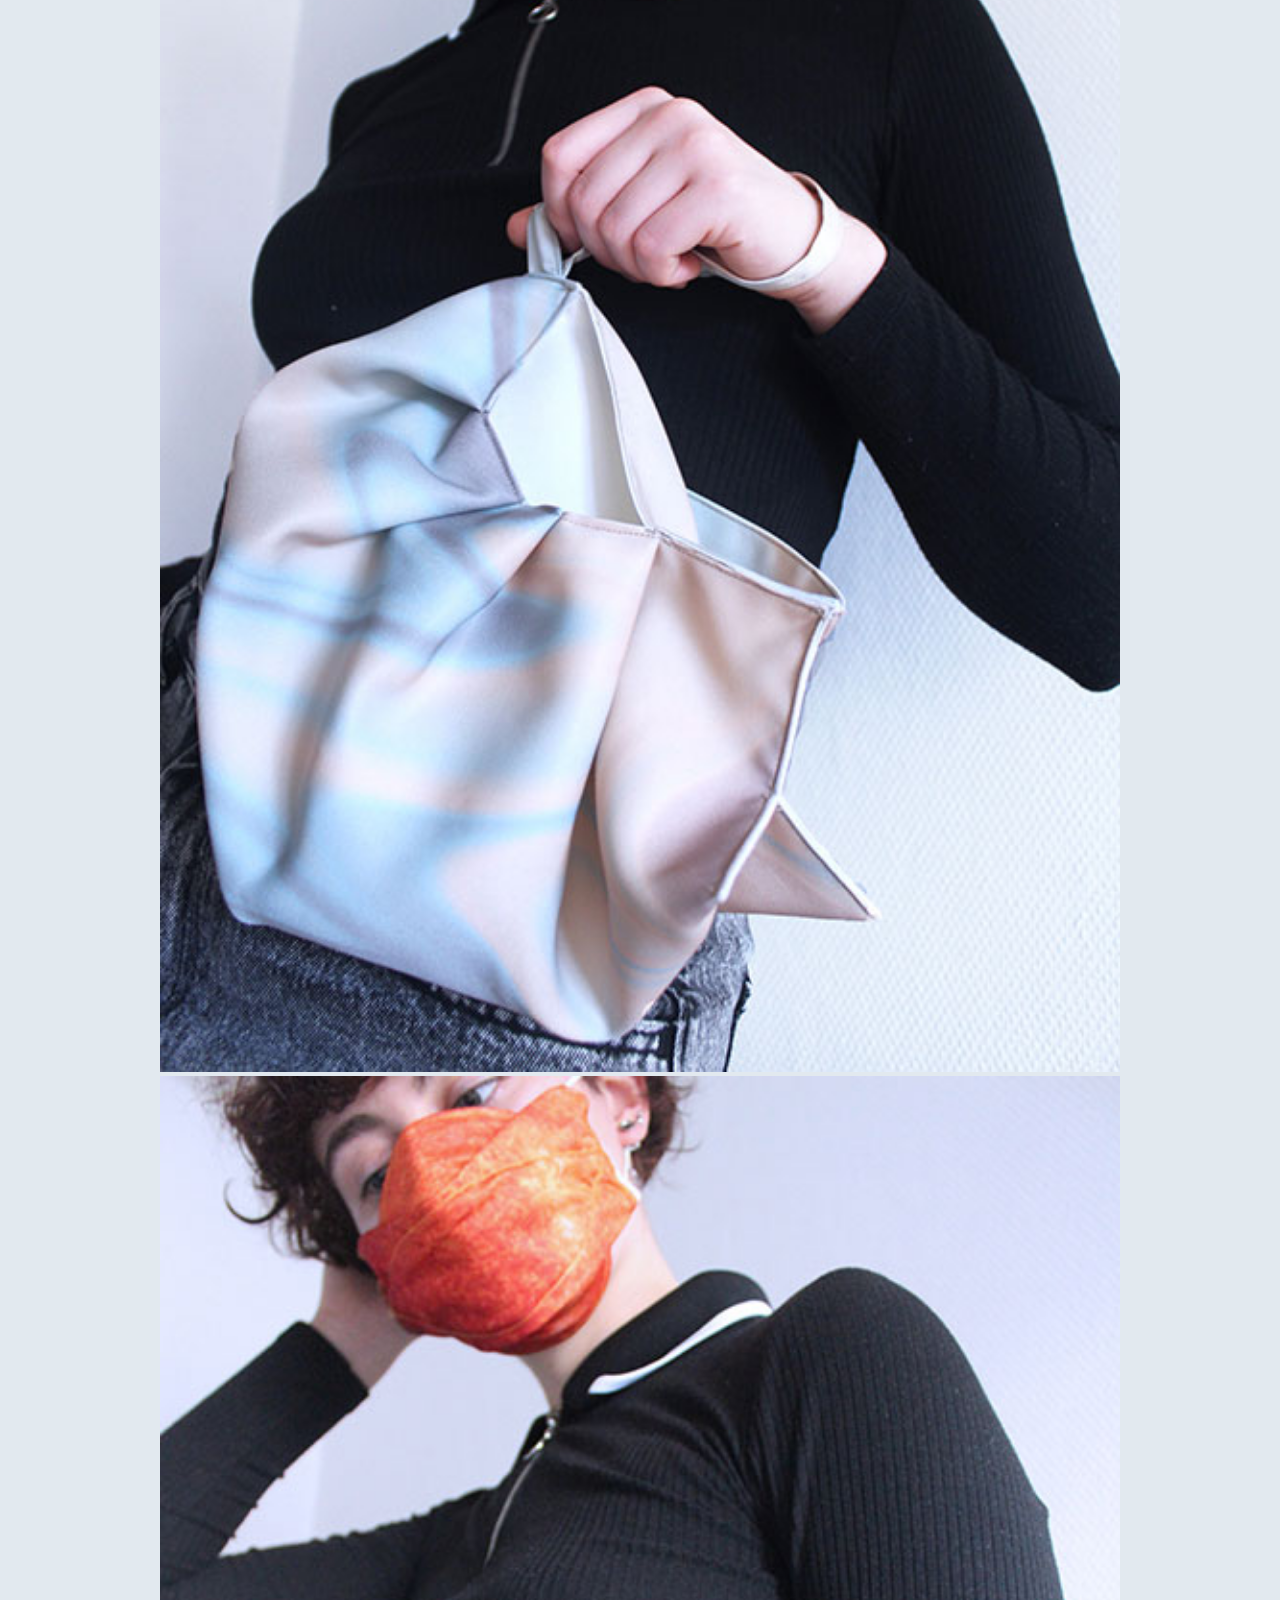
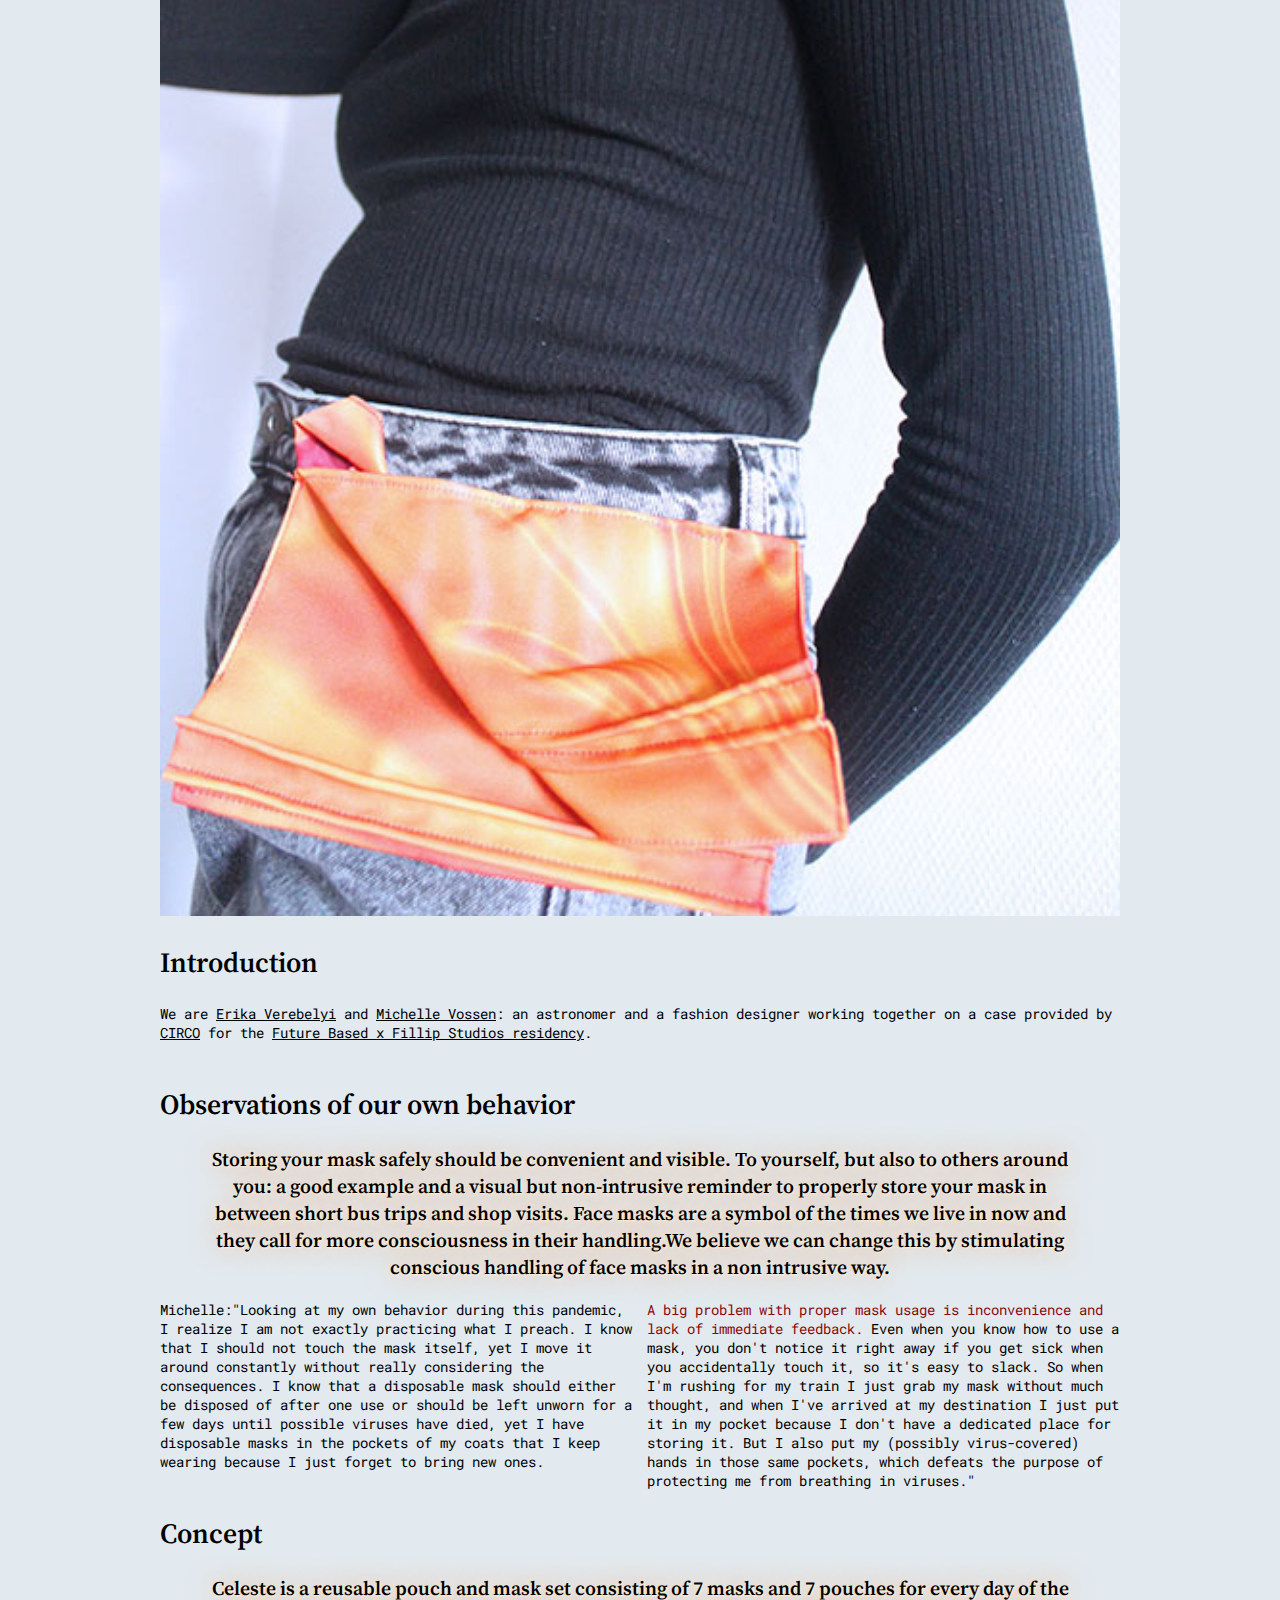
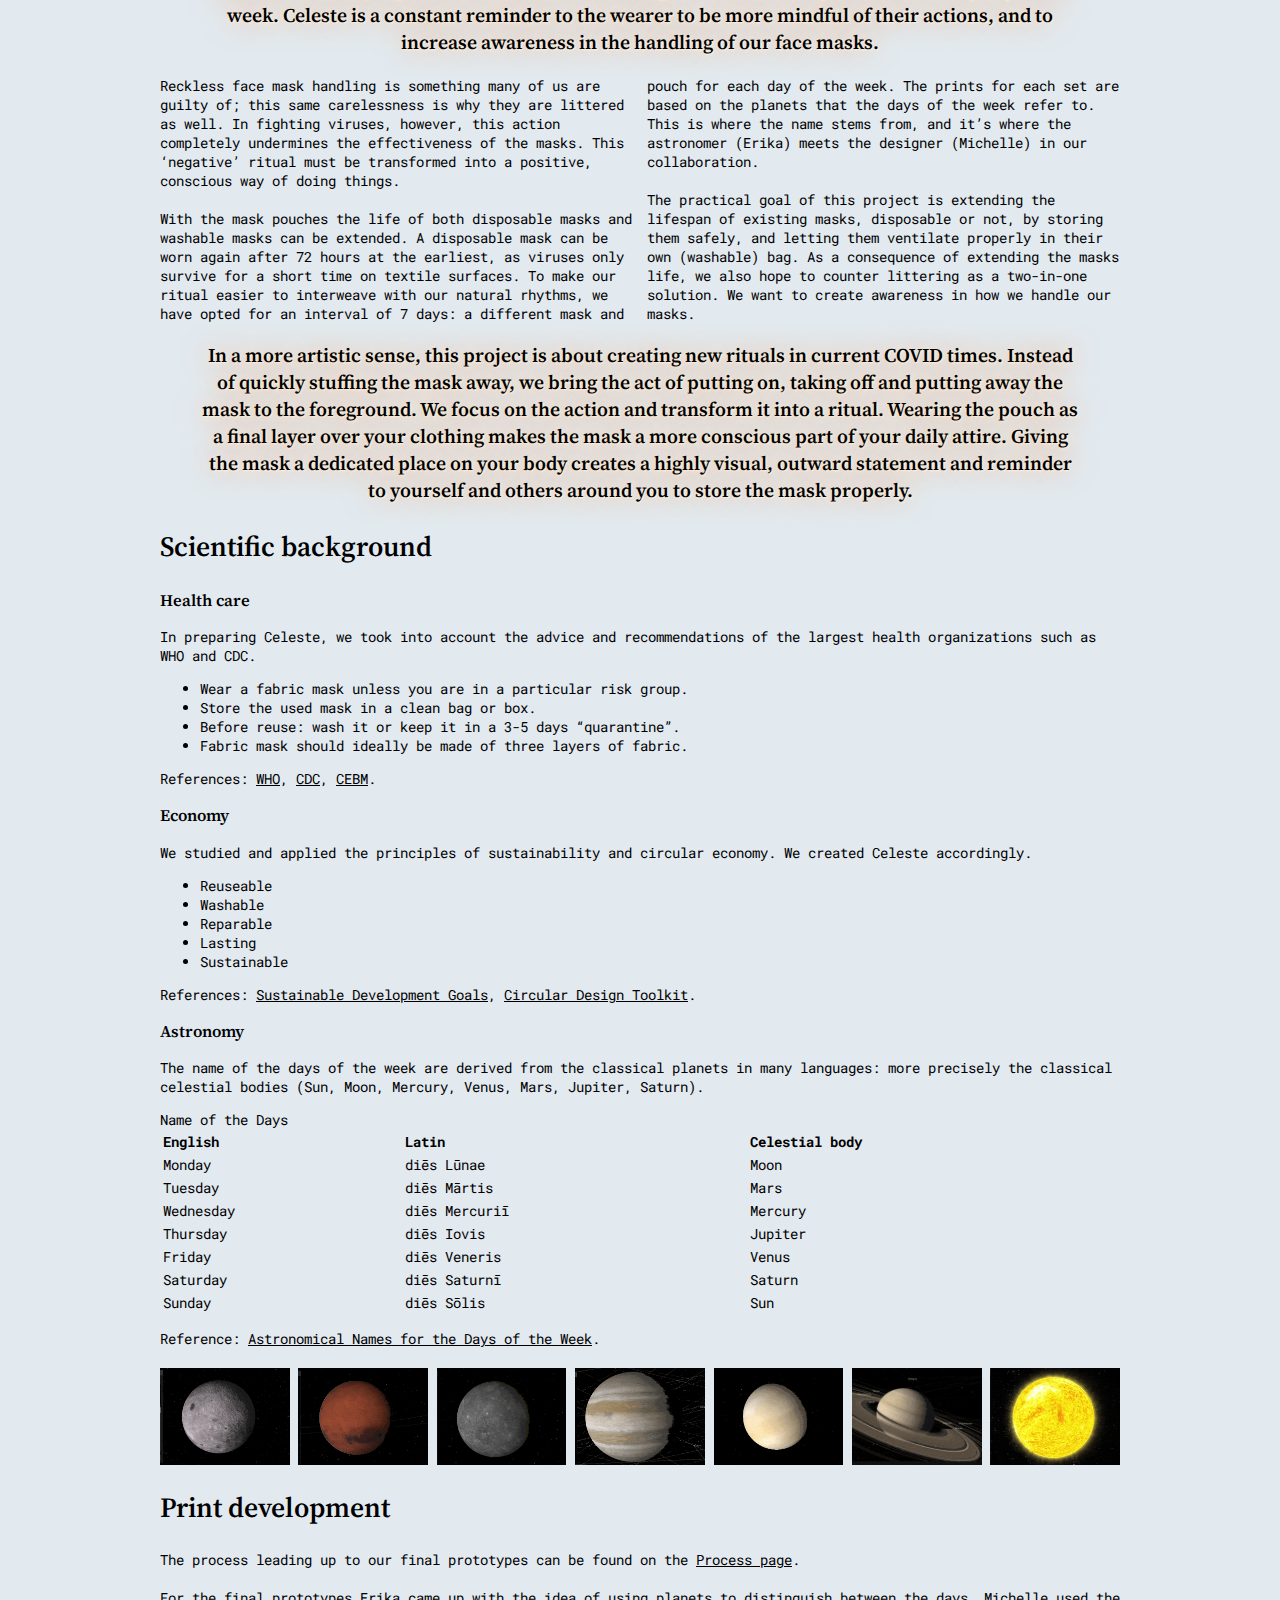
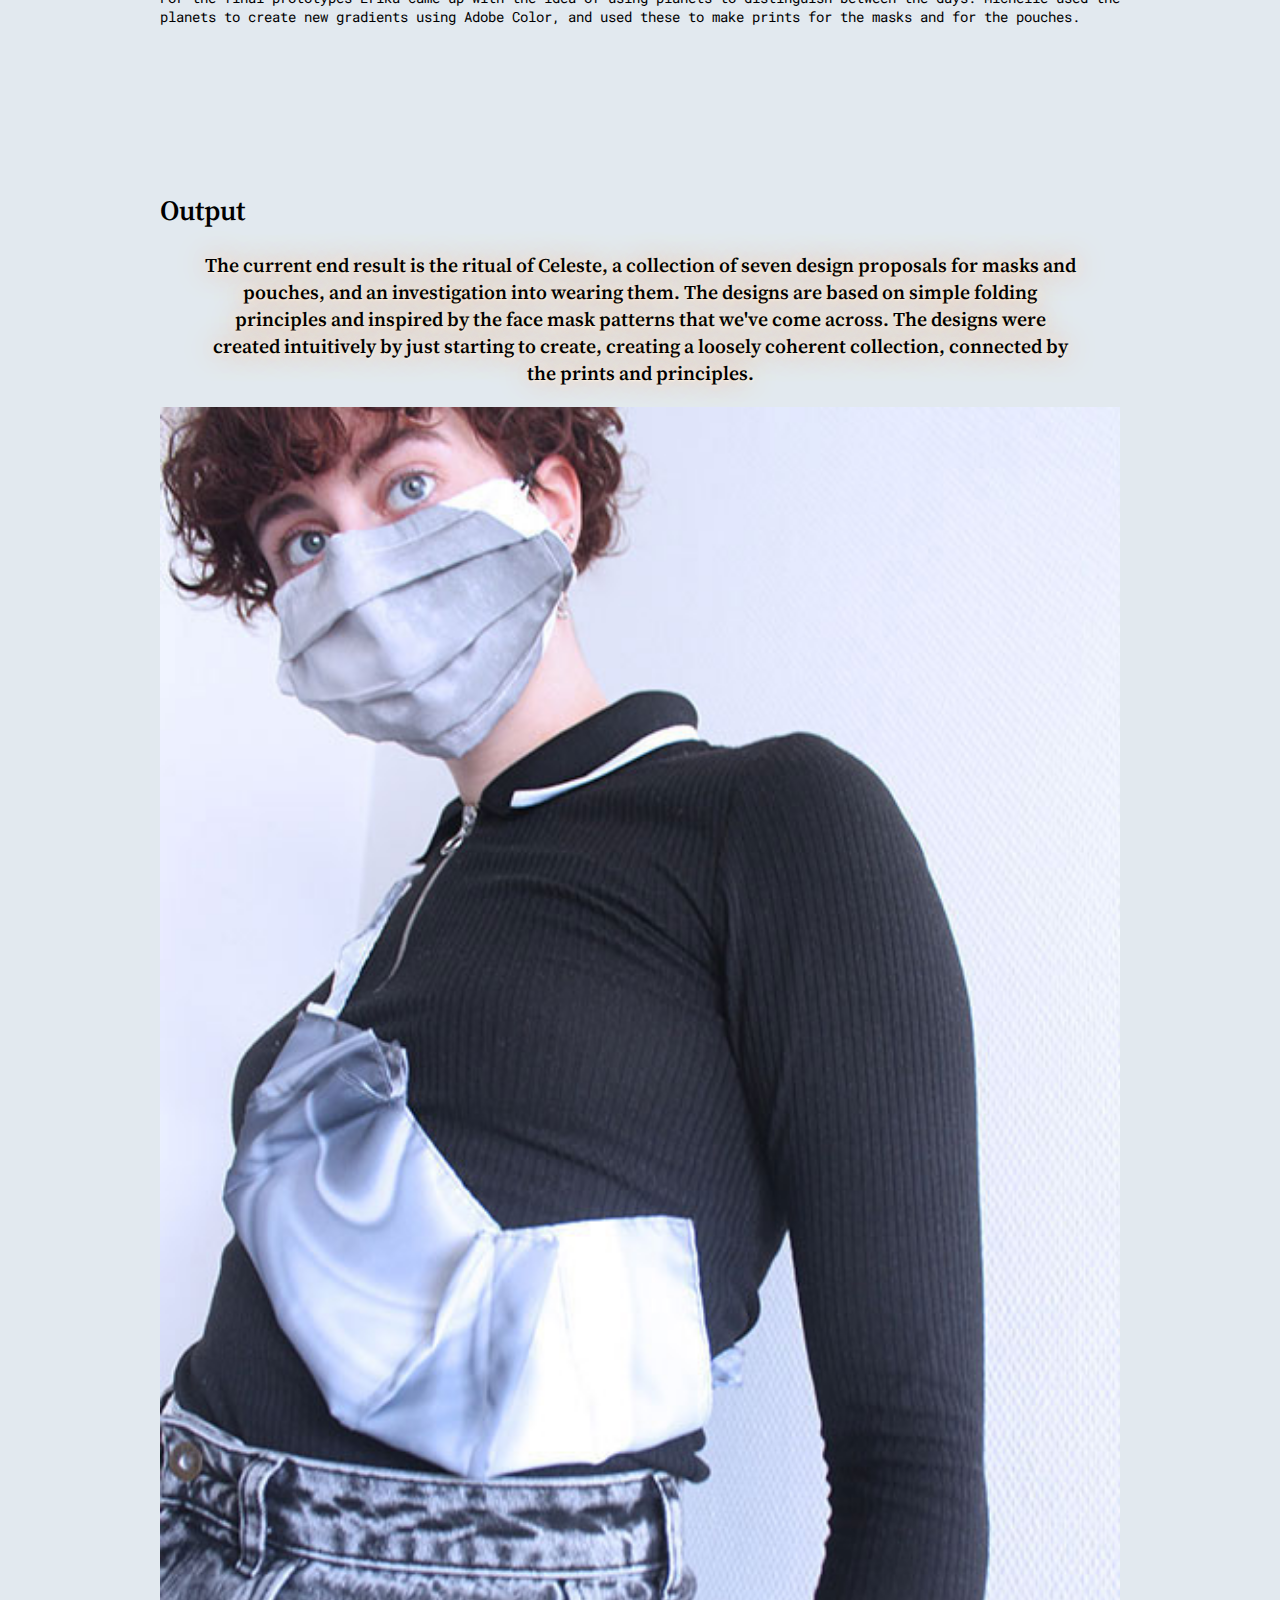
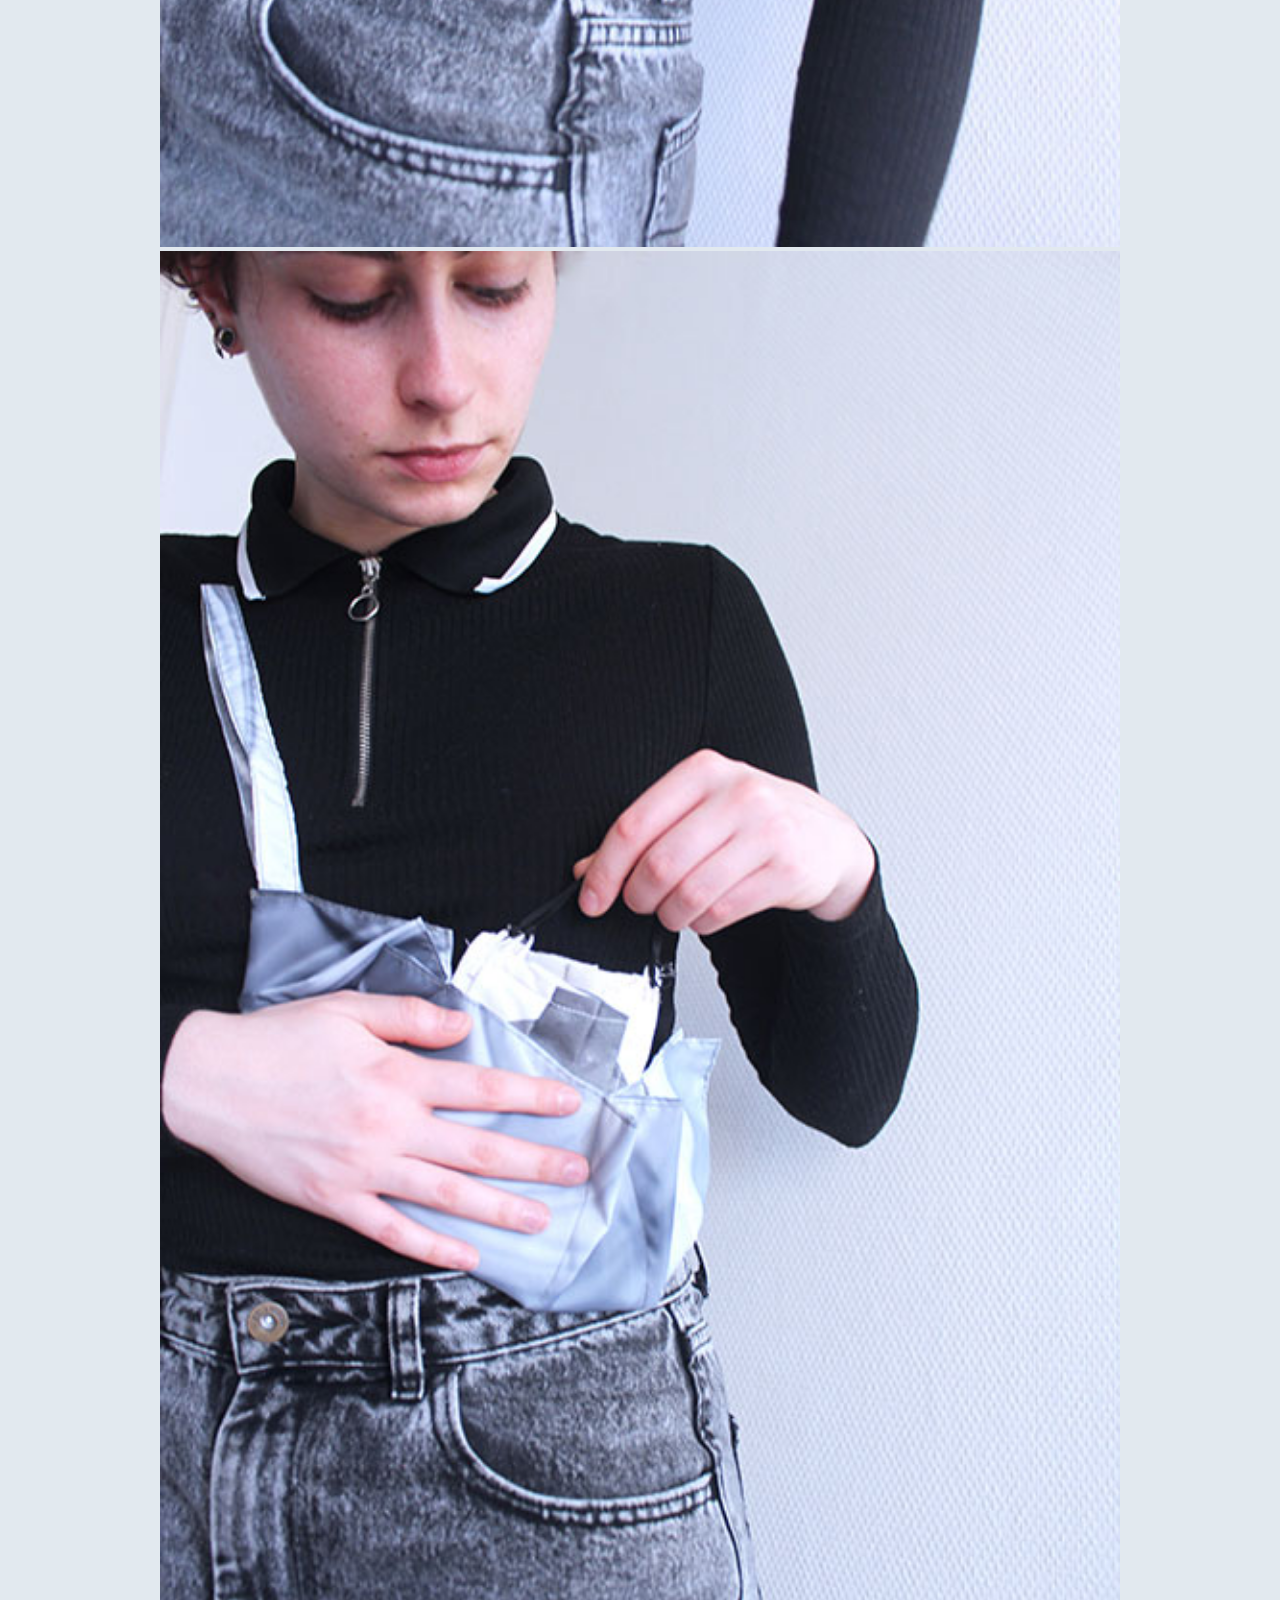
==== commit 92ad2dd6: "Update text" ====
--- a/index.html
+++ b/index.html
@@ -58,41 +58,51 @@
 
         <div class="content__element" id="observations">
             <h2>Introduction</h2>
-            <p>We are <a href="https://www.linkedin.com/in/erika-verebelyi/" target="_blank" rel="noopener noreferrer">Erika Verebelyi</a> and <a href="https://www.linkedin.com/in/michelle-vossen-616842151/" target="_blank" rel="noopener noreferrer">Michelle Vossen</a>: an astronomer and a fashion designer working together on a case provided by <a href="http://circonl.nl/" target="_blank" rel="noopener noreferrer">CIRCO</a> for the <a href="https://futurebased.org/residencies/" target="_blank" rel="noopener noreferrer">Future Based x Fillip Studios residency</a>.
-                <br><br>
-                
-            </p>
-
-           
-            <h2>Observations</h2>
-            <p class="large-text">Michelle: looking at my own behavior during this pandemic, I realize I am not exactly practicing
-                what I preach. I
-                know that I should not touch the mask, only the straps, yet I move it around constantly without really
+            <p>We are <a href="https://www.linkedin.com/in/erika-verebelyi/" target="_blank"
+                    rel="noopener noreferrer">Erika Verebelyi</a> and <a
+                    href="https://www.linkedin.com/in/michelle-vossen-616842151/" target="_blank"
+                    rel="noopener noreferrer">Michelle Vossen</a>: an astronomer and a fashion designer working together
+                on a case provided by <a href="http://circonl.nl/" target="_blank" rel="noopener noreferrer">CIRCO</a>
+                for the <a href="https://futurebased.org/residencies/" target="_blank" rel="noopener noreferrer">Future
+                    Based x Fillip Studios residency</a>.
+                <br><br>
+
+            </p>
+
+
+            <h2>Observations of our own behavior</h2>
+            <blockquote>
+                Storing your mask safely should be convenient and visible. To yourself, but also to
+                others around you: a good example and a visual but non-intrusive reminder to properly store your mask in
+                between short bus trips and shop visits. Face masks are a symbol of the times we live in now and they
+                call for more consciousness in their handling.We believe we can
+                change this by stimulating conscious handling of face masks in a non intrusive way.
+            </blockquote>
+            <p class="large-text">Michelle:"Looking at my own behavior during this pandemic, I realize I am not exactly
+                practicing what I preach. I
+                know that I should not touch the mask itself, yet I move it around constantly without really
                 considering the consequences. I know that a disposable mask should either be disposed of after one use
                 or should be left unworn for a few days until possible viruses have died, yet I have disposable masks in
                 the pockets of my coats that I keep wearing because I just forget to bring new ones.
                 <br><br>
-                A big problem with proper mask usage is inconvenience and lack of immediate feedback. When I'm rushing
+                <span class="highlight">A big problem with proper mask usage is inconvenience and lack of immediate
+                    feedback.</span> Even when you know how to use a mask, you don't notice it right away if you get
+                sick when you accidentally touch it, so it's easy to slack. So when I'm rushing
                 for my train I just grab my mask without much thought, and when I've arrived at my destination I just
                 put it in my pocket because I don't have a dedicated place for storing it. But I also put my
                 (possibly virus-covered) hands in those same pockets, which defeats the purpose of protecting me from
-                breathing in viruses.
-                <br><br>
-                Storing your mask safely should be convenient and visible. To yourself, but also to
-                others around you: a good example and a visual but non-intrusive reminder to properly store your mask in
-                between short bus trips and shop visits. Face masks are a symbol of the times we live in now and they
-                call for more consciousness in their handling.
-                <br><br>
-                The original case was focused on battling the littering of disposable face masks. We believe we can
-                change this by stimulating conscious handling of face masks in a non intrusive way.
-            </p>
+                breathing in viruses."
+            </p>
+
         </div>
         <div class="content__element" id="concept">
             <h2>Concept</h2>
+            <blockquote>Celeste is a reusable pouch and mask set consisting of 7 masks and 7 pouches for every day of
+                the week.
+                Celeste is a constant reminder to the wearer to be more mindful of their actions, and to increase
+                awareness in the handling of our face masks.</blockquote>
             <p class="large-text">
-                Celeste is a reusable pouch and mask set consisting of 7 masks and 7 pouches for every day of the week.
-                Celeste is a constant reminder to the wearer to be more mindful of their actions, and to increase
-                awareness in the handling of our face masks. Reckless face mask handling is something many of us are
+                Reckless face mask handling is something many of us are
                 guilty of; this same carelessness is why they are littered as well. In fighting viruses, however, this
                 action completely undermines the effectiveness of the masks. This ‘negative’ ritual must be transformed
                 into a positive, conscious way of doing things.
@@ -108,9 +118,15 @@
                 storing them safely, and letting them ventilate properly in their own (washable) bag. As a consequence
                 of extending the masks life, we also hope to counter littering as a two-in-one solution. We want to
                 create awareness in how we handle our masks.
-                <br><br>
-                In a more artistic and poetic sense, this project is about creating new rituals in current COVID times.
-            </p>
+            </p>
+            <blockquote>
+                In a more artistic sense, this project is about creating new rituals in current COVID times.
+                Instead of quickly stuffing the mask away, we bring the act of putting on, taking off and putting away
+                the mask to the foreground. We focus on the action and transform it into a ritual. Wearing the pouch as
+                a final layer over your clothing makes the mask a more conscious part of your daily attire. Giving the
+                mask a dedicated place on your body creates a highly visual, outward statement and reminder to yourself and
+                others around you to store the mask properly.
+            </blockquote>
         </div>
 
         <div class="content__element" id="scientific-background">
@@ -125,10 +141,13 @@
                 <li>Before reuse: wash it or keep it in a 3-5 days “quarantine”.</li>
                 <li>Fabric mask should ideally be made of three layers of fabric.</li>
             </ul>
-            <p>References:  
-            <a href="https://www.who.int/emergencies/diseases/novel-coronavirus-2019/advice-for-public#:~:text=Maintain%20at%20least%20a%201,of%20being%20around%20other%20people" target="_blank" rel="noopener noreferrer">WHO</a>, 
-            <a href="https://www.cdc.gov/coronavirus/2019-ncov/prevent-getting-sick/about-face-coverings.html" target="_blank" rel="noopener noreferrer">CDC</a>, 
-            <a href="https://www.cebm.net/covid-19/extended-use-or-re-use-of-single-use-surgical-masks-and-filtering-facepiece-respirators-a-rapid-evidence-review/" target="_blank" rel="noopener noreferrer">CEBM</a>.        
+            <p>References:
+                <a href="https://www.who.int/emergencies/diseases/novel-coronavirus-2019/advice-for-public#:~:text=Maintain%20at%20least%20a%201,of%20being%20around%20other%20people"
+                    target="_blank" rel="noopener noreferrer">WHO</a>,
+                <a href="https://www.cdc.gov/coronavirus/2019-ncov/prevent-getting-sick/about-face-coverings.html"
+                    target="_blank" rel="noopener noreferrer">CDC</a>,
+                <a href="https://www.cebm.net/covid-19/extended-use-or-re-use-of-single-use-surgical-masks-and-filtering-facepiece-respirators-a-rapid-evidence-review/"
+                    target="_blank" rel="noopener noreferrer">CEBM</a>.
             </p>
 
             <h3>Economy</h3>
@@ -142,9 +161,11 @@
                 <li>Sustainable</li>
             </ul>
             <p>References:
-             <a href="https://sdgs.un.org/goals" target="_blank" rel="noopener noreferrer">Sustainable Development Goals</a>, 
-             <a href="https://www.ellenmacarthurfoundation.org/resources/learn/circular-design-toolkit" target="_blank" rel="noopener noreferrer">Circular Design Toolkit</a>.
- 
+                <a href="https://sdgs.un.org/goals" target="_blank" rel="noopener noreferrer">Sustainable Development
+                    Goals</a>,
+                <a href="https://www.ellenmacarthurfoundation.org/resources/learn/circular-design-toolkit"
+                    target="_blank" rel="noopener noreferrer">Circular Design Toolkit</a>.
+
             </p>
 
             <h3>Astronomy</h3>
@@ -193,19 +214,19 @@
                     <td>Sun</td>
                 </tr>
             </table>
-    <p>Reference:
-     <a href="http://adsabs.harvard.edu/full/1999JRASC..93..122F" target="_blank" rel="noopener noreferrer">Astronomical Names for the Days of the Week</a>.
-            </p>
-
-            <div class="process-carousel">
-                <div><img src="./img/c1.gif" alt="">
-                    <img src="./img/c2.gif" alt=""></div>
-                <div><img src="./img/c3.gif" alt="">
-                    <img src="./img/c4.gif" alt=""></div>
-                <div><img src="./img/c5.gif" alt="">
-                    <img src="./img/c6.gif" alt=""></div>
-                <div><img src="./img/c7.gif" alt="">
-                    <img src="./img/c1.gif" alt=""></div>
+            <p>Reference:
+                <a href="http://adsabs.harvard.edu/full/1999JRASC..93..122F" target="_blank"
+                    rel="noopener noreferrer">Astronomical Names for the Days of the Week</a>.
+            </p>
+
+            <div class="columns columns--7">
+                <img src="./img/c1.gif" alt="">
+                <img src="./img/c2.gif" alt="">
+                <img src="./img/c3.gif" alt="">
+                <img src="./img/c4.gif" alt="">
+                <img src="./img/c5.gif" alt="">
+                <img src="./img/c6.gif" alt="">
+                <img src="./img/c7.gif" alt="">
             </div>
         </div>
 
@@ -216,7 +237,7 @@
                 <br><br>
                 For the final prototypes Erika came up with the idea of using planets to distinguish between the days.
                 Michelle
-                used the planets to generate new gradients using Adobe Color, and used these to make prints for the
+                used the planets to create new gradients using Adobe Color, and used these to make prints for the
                 masks and for the pouches.
             </p>
             <div class="process-carousel">
@@ -235,36 +256,49 @@
                 <div><img src="./img/p7.jpg" alt="">
                     <img src="./img/g7.jpg" alt=""></div>
             </div>
+
+            <div class="final-pouches-carousel">
+                <img src="./img/f1.png" alt="">
+                <img src="./img/f2.png" alt="">
+                <img src="./img/f3.png" alt="">
+                <img src="./img/f4.png" alt="">
+                <img src="./img/f5.png" alt="">
+                <img src="./img/f6.png" alt="">
+                <img src="./img/f7.png" alt="">
+            </div>
         </div>
 
         <div class="content__element" id="output">
             <h2>Output</h2>
-            <p>The end result is a collection of seven design proposals for masks and pouches, and an investigation into
+            <blockquote>The current end result is the ritual of Celeste, a collection of seven design proposals for
+                masks and pouches, and an investigation into
                 wearing them. The designs are based on simple folding principles and inspired by the face mask patterns
                 that we've come across. The designs were created intuitively by just starting to create, creating a
-                loosely coherent collection, connected by the prints and principles.</p>
-
-                <div class="final-carousel">
-                    <img src="./img/final/mo1.JPG" alt="">
-                    <img src="./img/final/mo2.JPG" alt="">
-                    <img src="./img/final/tu1.JPG" alt="">
-                    <img src="./img/final/tu2.JPG" alt="">
-                    <img src="./img/final/we1.JPG" alt="">
-                    <img src="./img/final/we2.JPG" alt="">
-                    <img src="./img/final/th1.JPG" alt="">
-                    <img src="./img/final/th2.JPG" alt="">
-                    <img src="./img/final/fr1.JPG" alt="">
-                    <img src="./img/final/fr2.JPG" alt="">
-                    <img src="./img/final/sa1.JPG" alt="">
-                    <img src="./img/final/sa2.JPG" alt="">
-                    <img src="./img/final/su1.JPG" alt="">
-                    <img src="./img/final/su2.JPG" alt="">
-                </div>
+                loosely coherent collection, connected by the prints and principles.</blockquote>
+
+            <div class="final-carousel">
+                <img src="./img/final/mo1.JPG" alt="">
+                <img src="./img/final/mo2.JPG" alt="">
+                <img src="./img/final/tu1.JPG" alt="">
+                <img src="./img/final/tu2.JPG" alt="">
+                <img src="./img/final/we1.JPG" alt="">
+                <img src="./img/final/we2.JPG" alt="">
+                <img src="./img/final/th1.JPG" alt="">
+                <img src="./img/final/th2.JPG" alt="">
+                <img src="./img/final/fr1.JPG" alt="">
+                <img src="./img/final/fr2.JPG" alt="">
+                <img src="./img/final/sa1.JPG" alt="">
+                <img src="./img/final/sa2.JPG" alt="">
+                <img src="./img/final/su1.JPG" alt="">
+                <img src="./img/final/su2.JPG" alt="">
+            </div>
         </div>
 
         <div class="content__element" id="contact">
             <h2>Contact</h2>
-            <p>At this moment Celeste exists as a concept and as prototypes. And now, we are looking for a partner company or institution to make it happen. Are you interested in working with us? E-mail <a href="mailto:studio@michellevossen.com">Michelle</a> (Dutch/English) or <a
+            <p>At this moment Celeste exists as a concept and as prototypes. And now, we are looking for a partner
+                company or institution to make it happen. <span class="highlight">Are you interested in working with
+                    us?</span> E-mail <a href="mailto:studio@michellevossen.com">Michelle</a> (Dutch/English) or <a
                     href="mailto:verebelyierika@gmail.com">Erika</a> (Hungarian/English).</p>
         </div>
 
@@ -284,4 +318,4 @@
     <script src="./main.js"></script>
 </body>
 
-</html>
+</html>--- a/css/main.css
+++ b/css/main.css
@@ -11,7 +11,8 @@
 h2,
 h3,
 h4,
-h5 {
+h5,
+blockquote {
   font-family: "Source Serif Pro", serif;
   font-weight: 600;
 }
@@ -29,8 +30,9 @@
 
 .subtitle {
   text-align: center;
-  font-weight: 300;
+  font-weight: 400;
   font-size: 1.5em;
+  text-shadow: 1px 1px 2px #fff3e1, 0 0 29px #ffa67a, 0px 0px 13px #f7e9e2ff;
 }
 
 p,
@@ -42,6 +44,12 @@
   font-family: "Roboto Mono", monospace;
 }
 
+blockquote {
+  font-size: 1.4em;
+  text-shadow: 1px 1px 2px #fff3e1, 0 0 29px #ffa67a, 0px 0px 13px #f7e9e2ff;
+  text-align: center;
+}
+
 table,
 caption {
   text-align: left;
@@ -49,6 +57,10 @@
 
 .large-text {
   column-count: 2;
+}
+
+.highlight {
+  color: #8b0909;
 }
 
 .blue {
@@ -134,6 +146,10 @@
   width: 24%;
 }
 
+.columns--7 img {
+  width: 13.5%;
+}
+
 .iframe-container {
   margin: 24px 0;
   position: relative;
